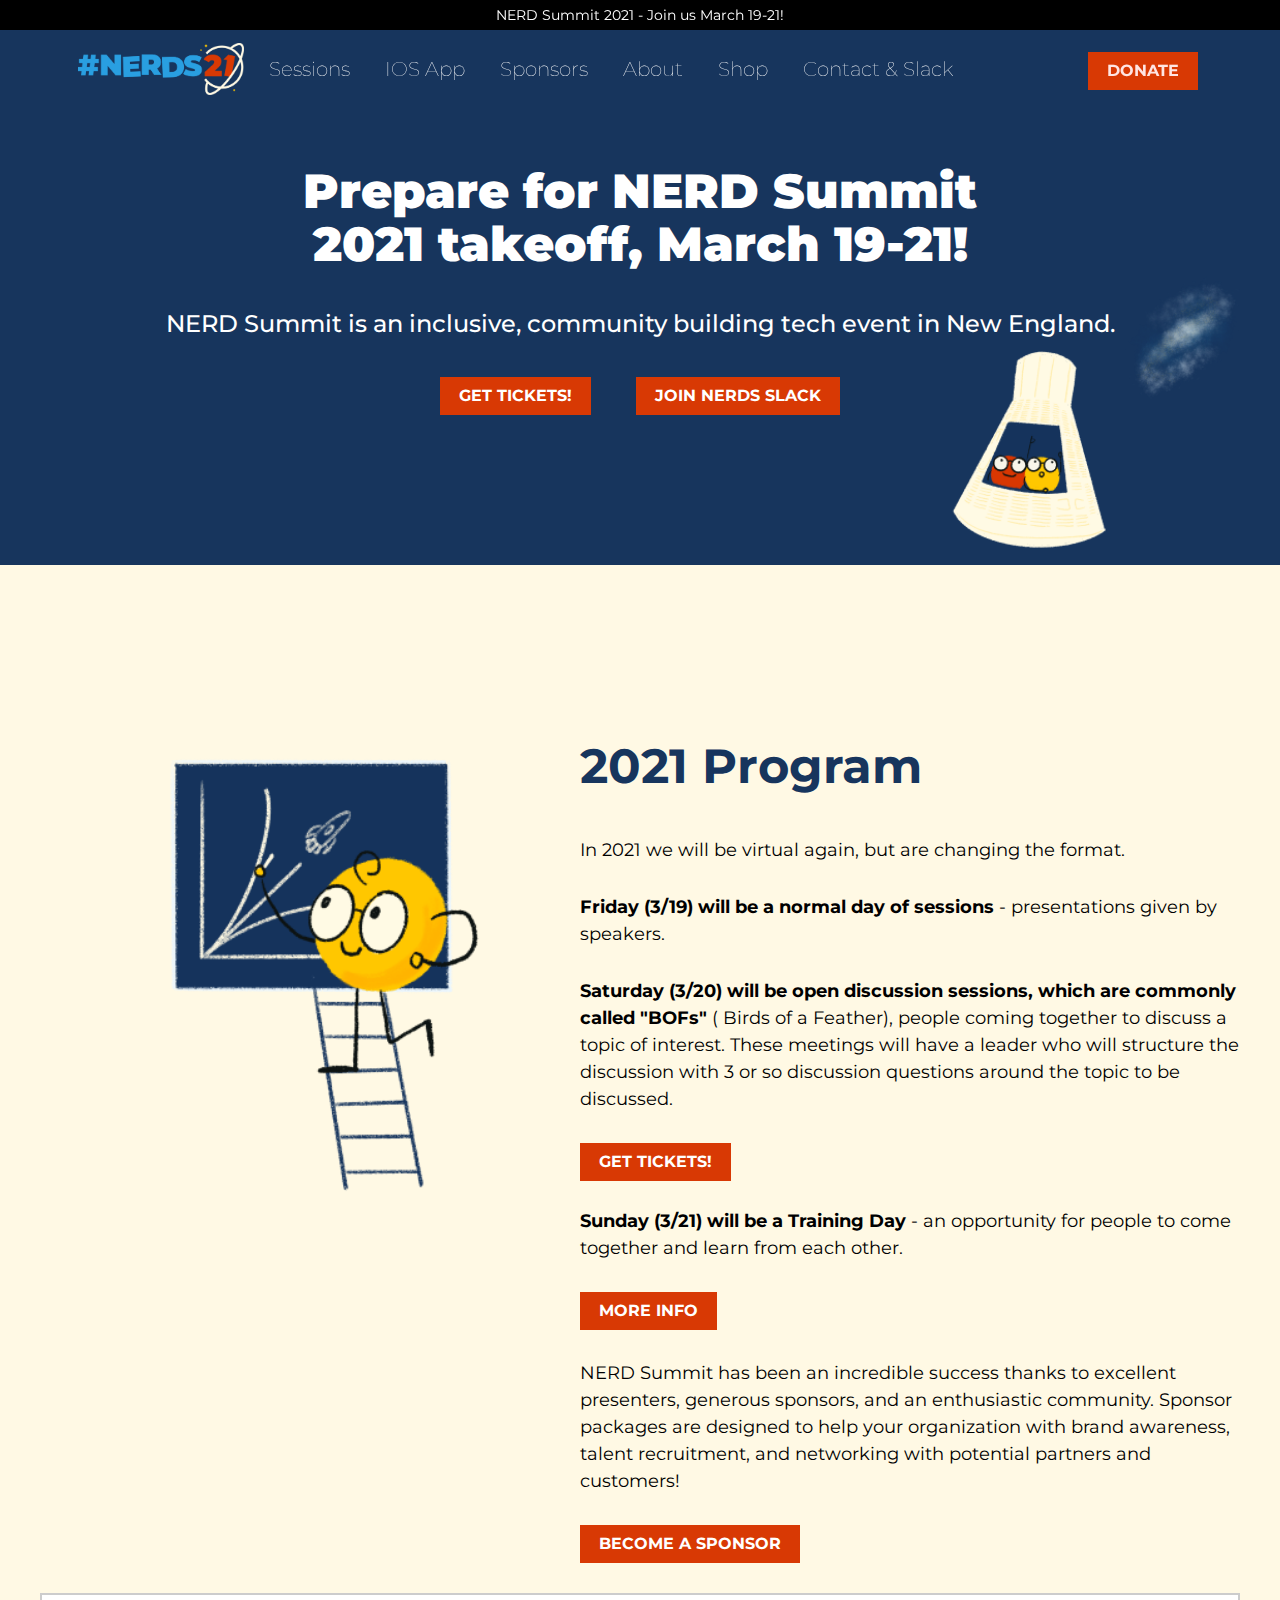
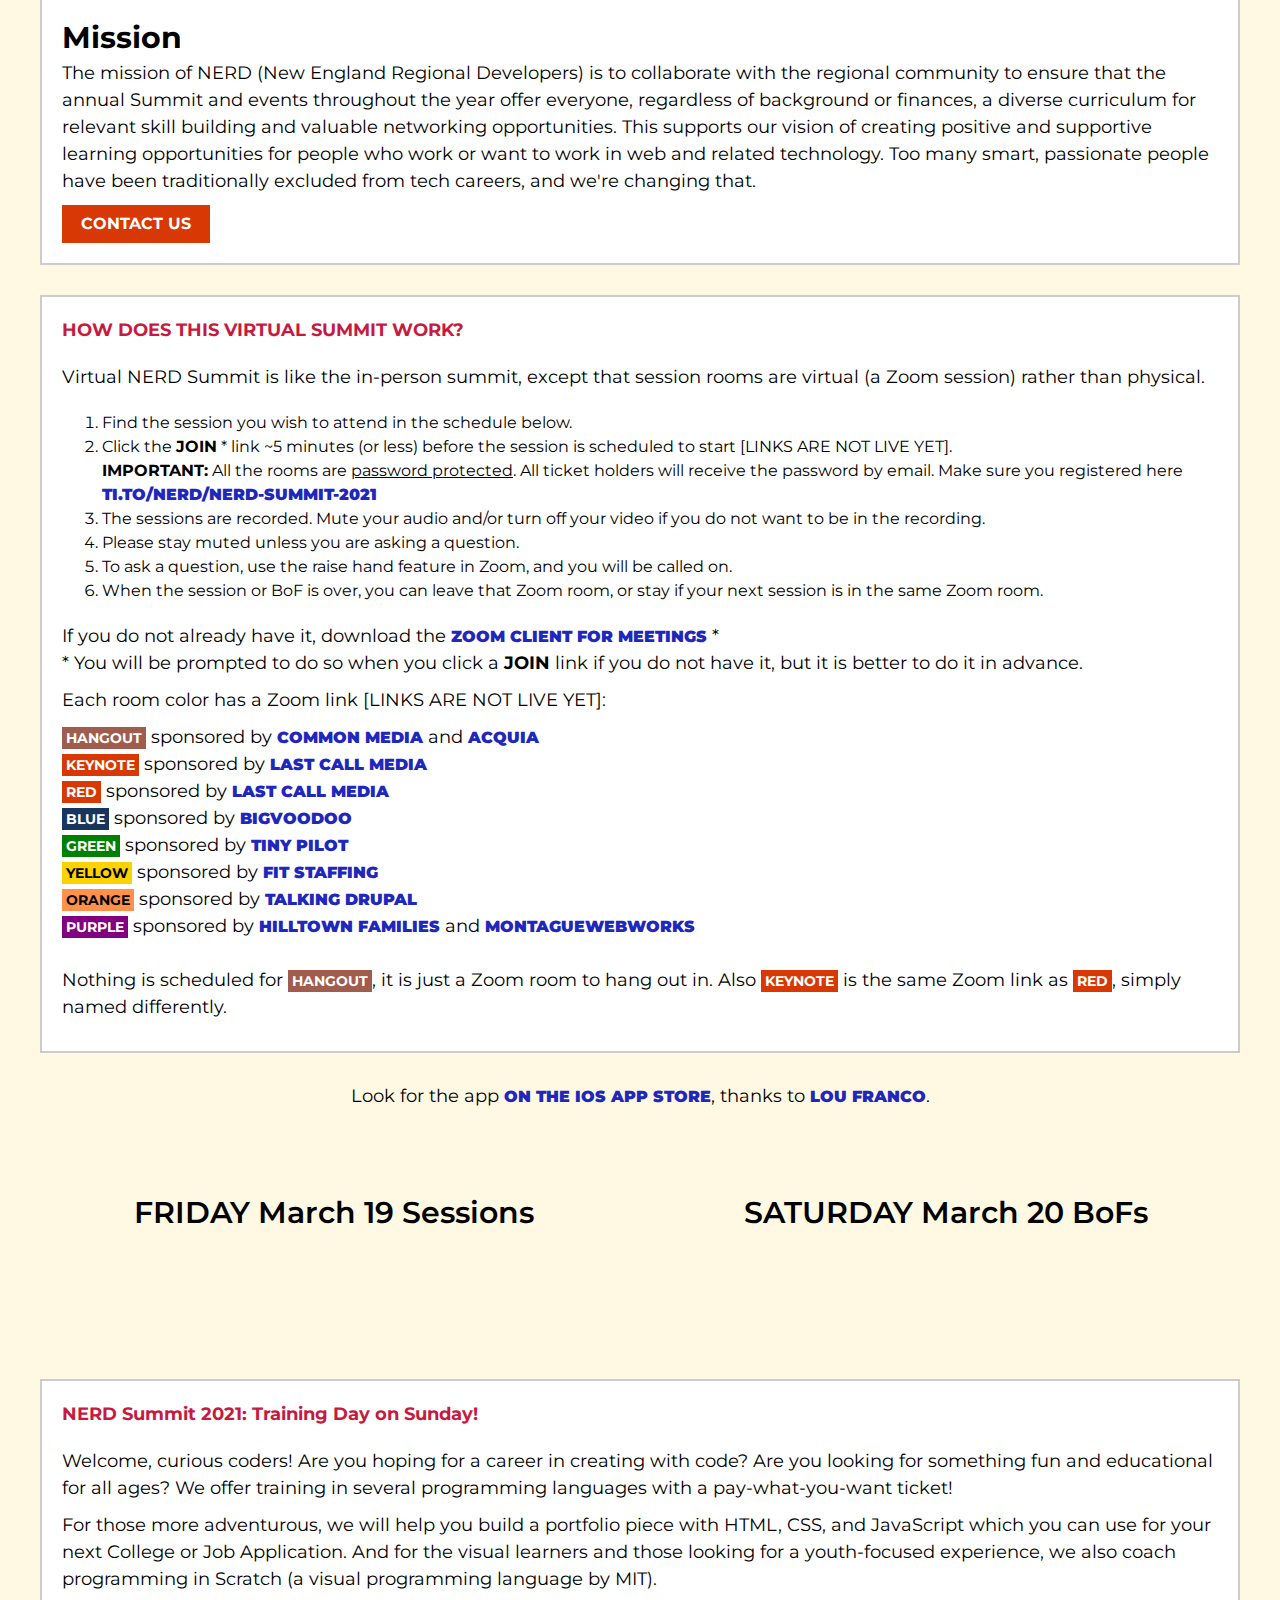
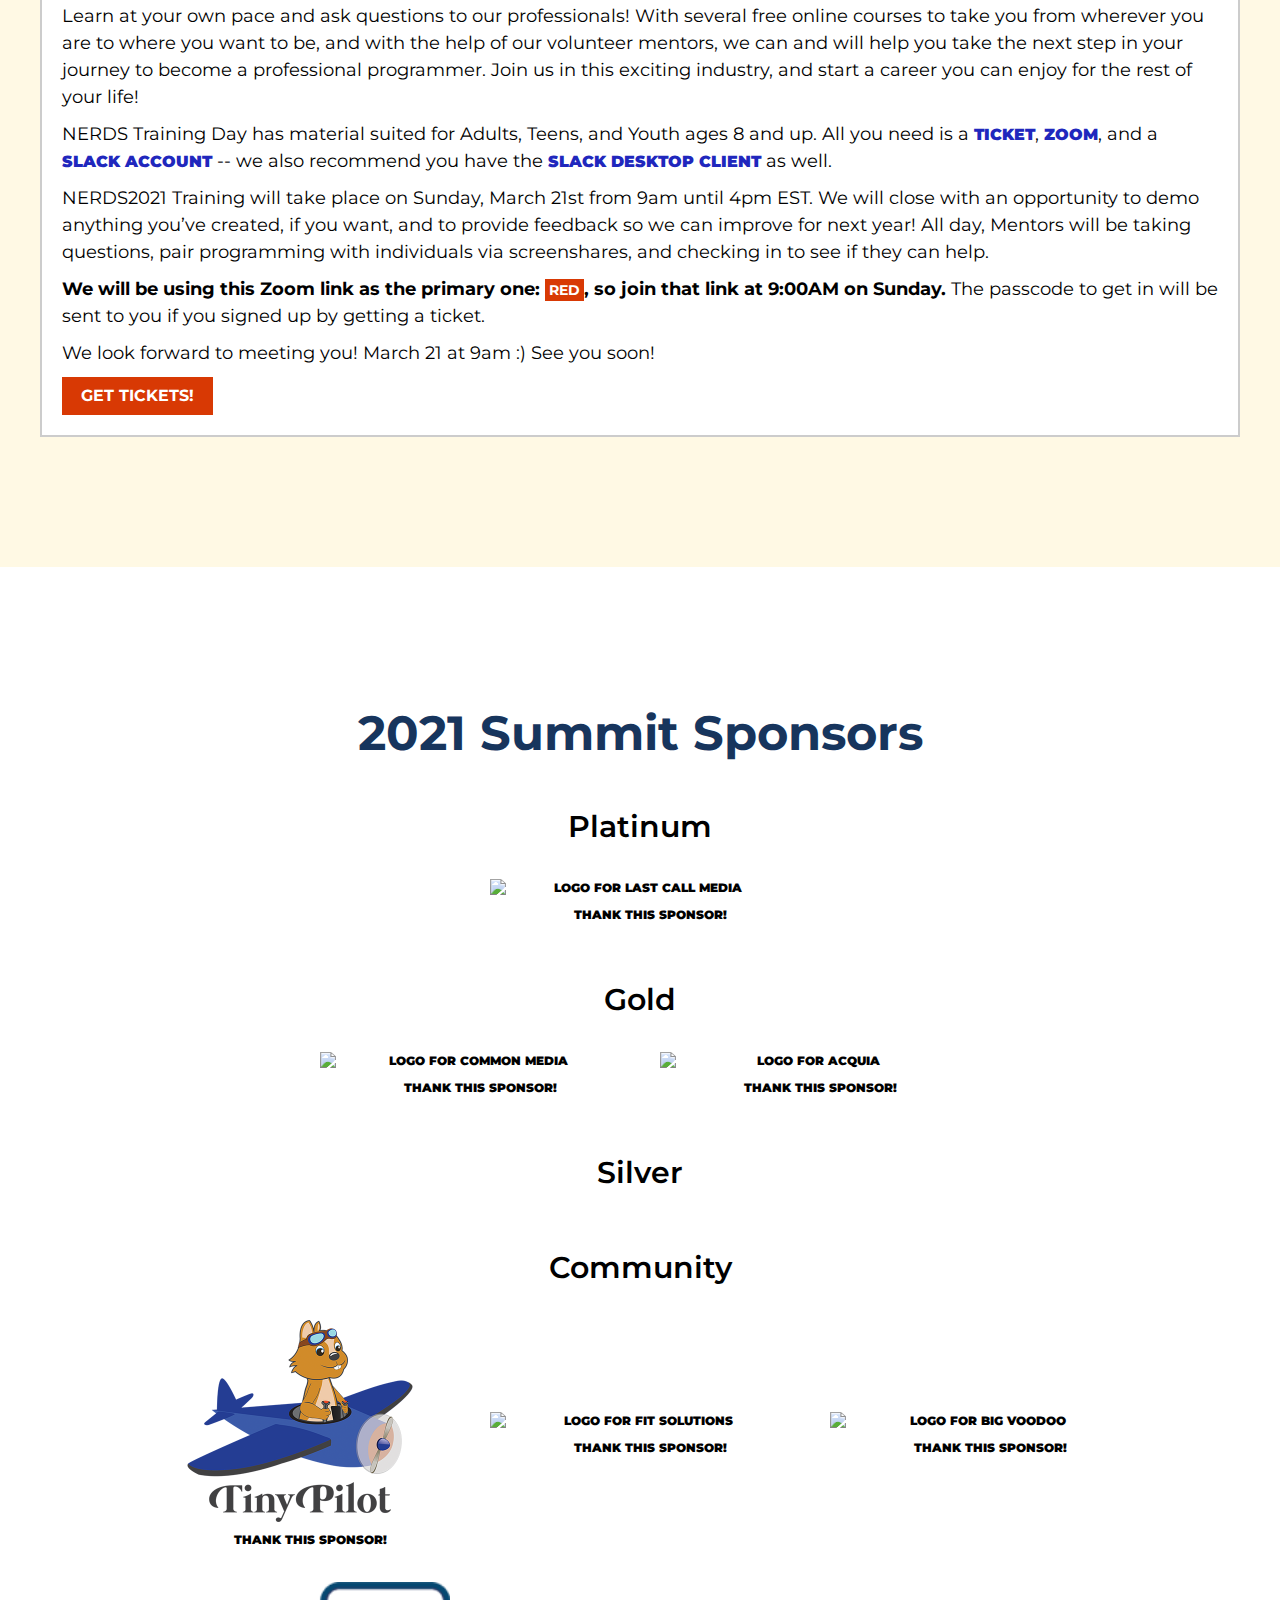
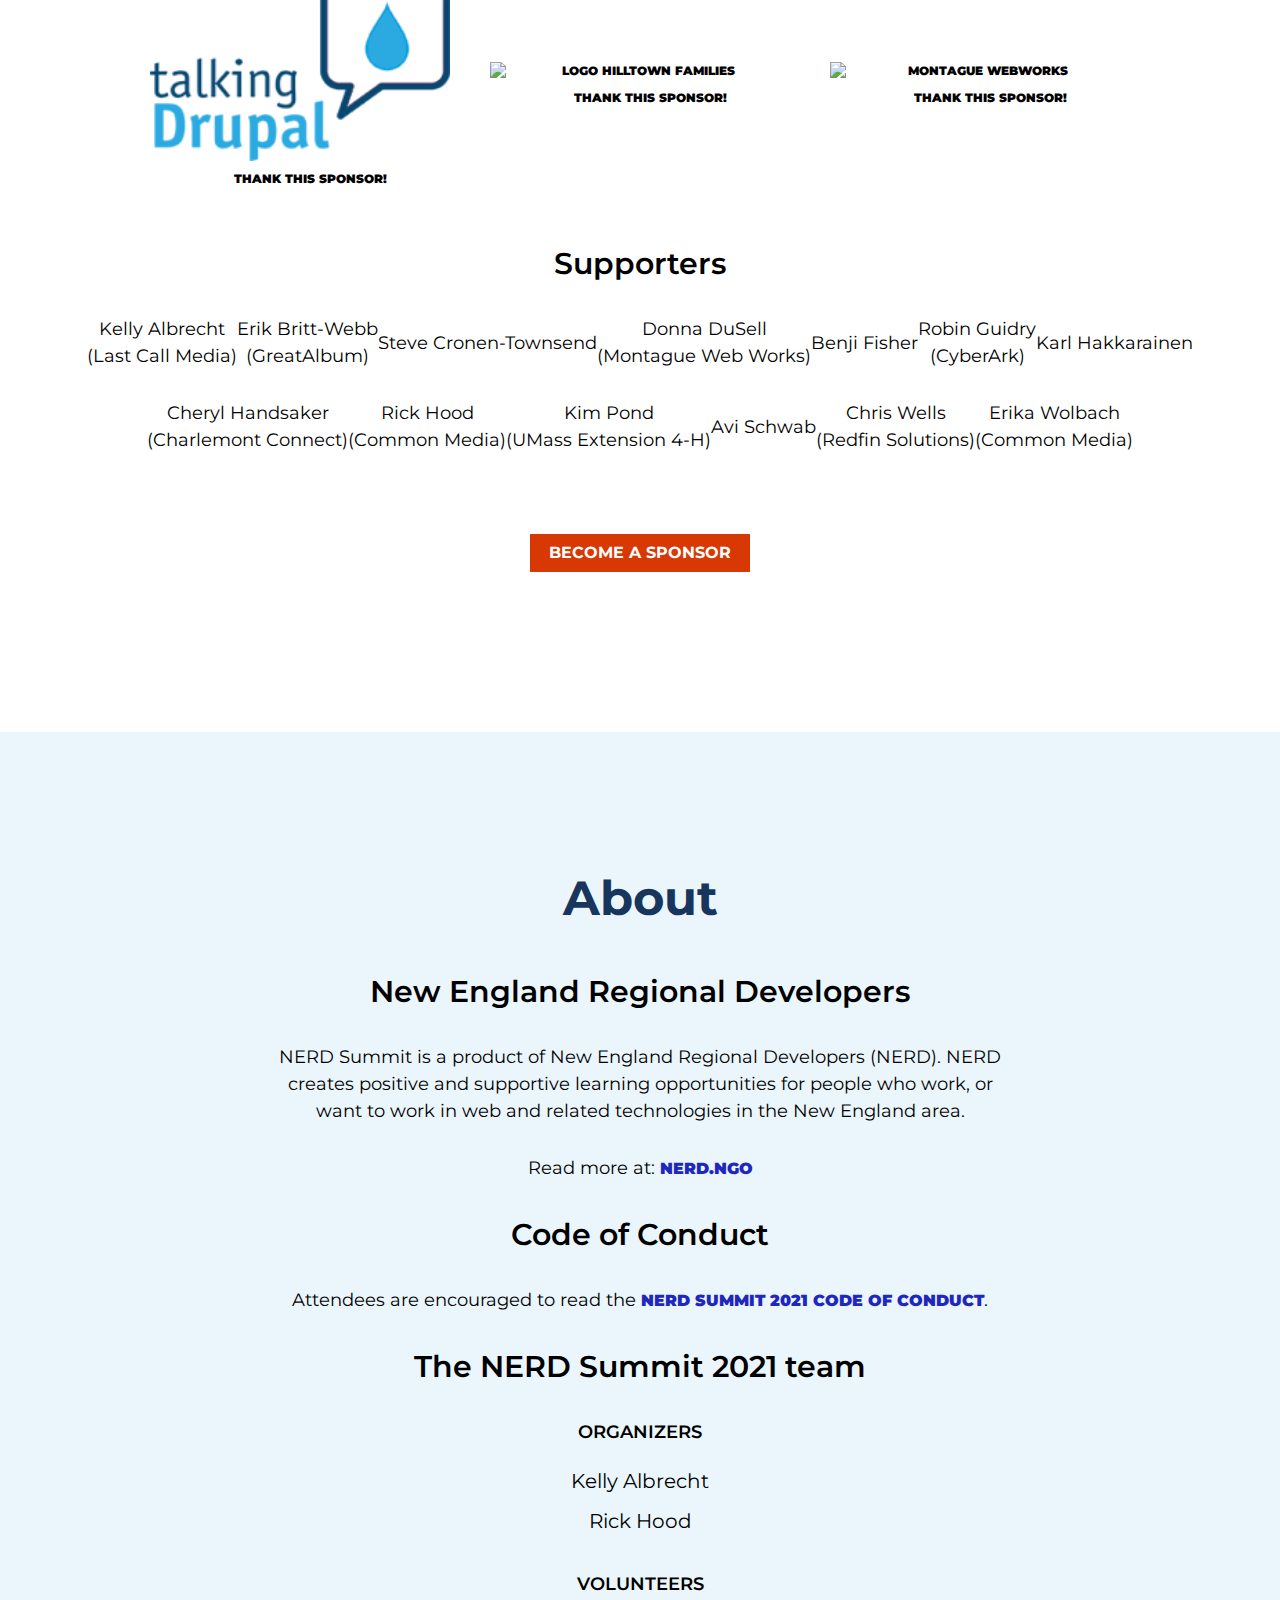
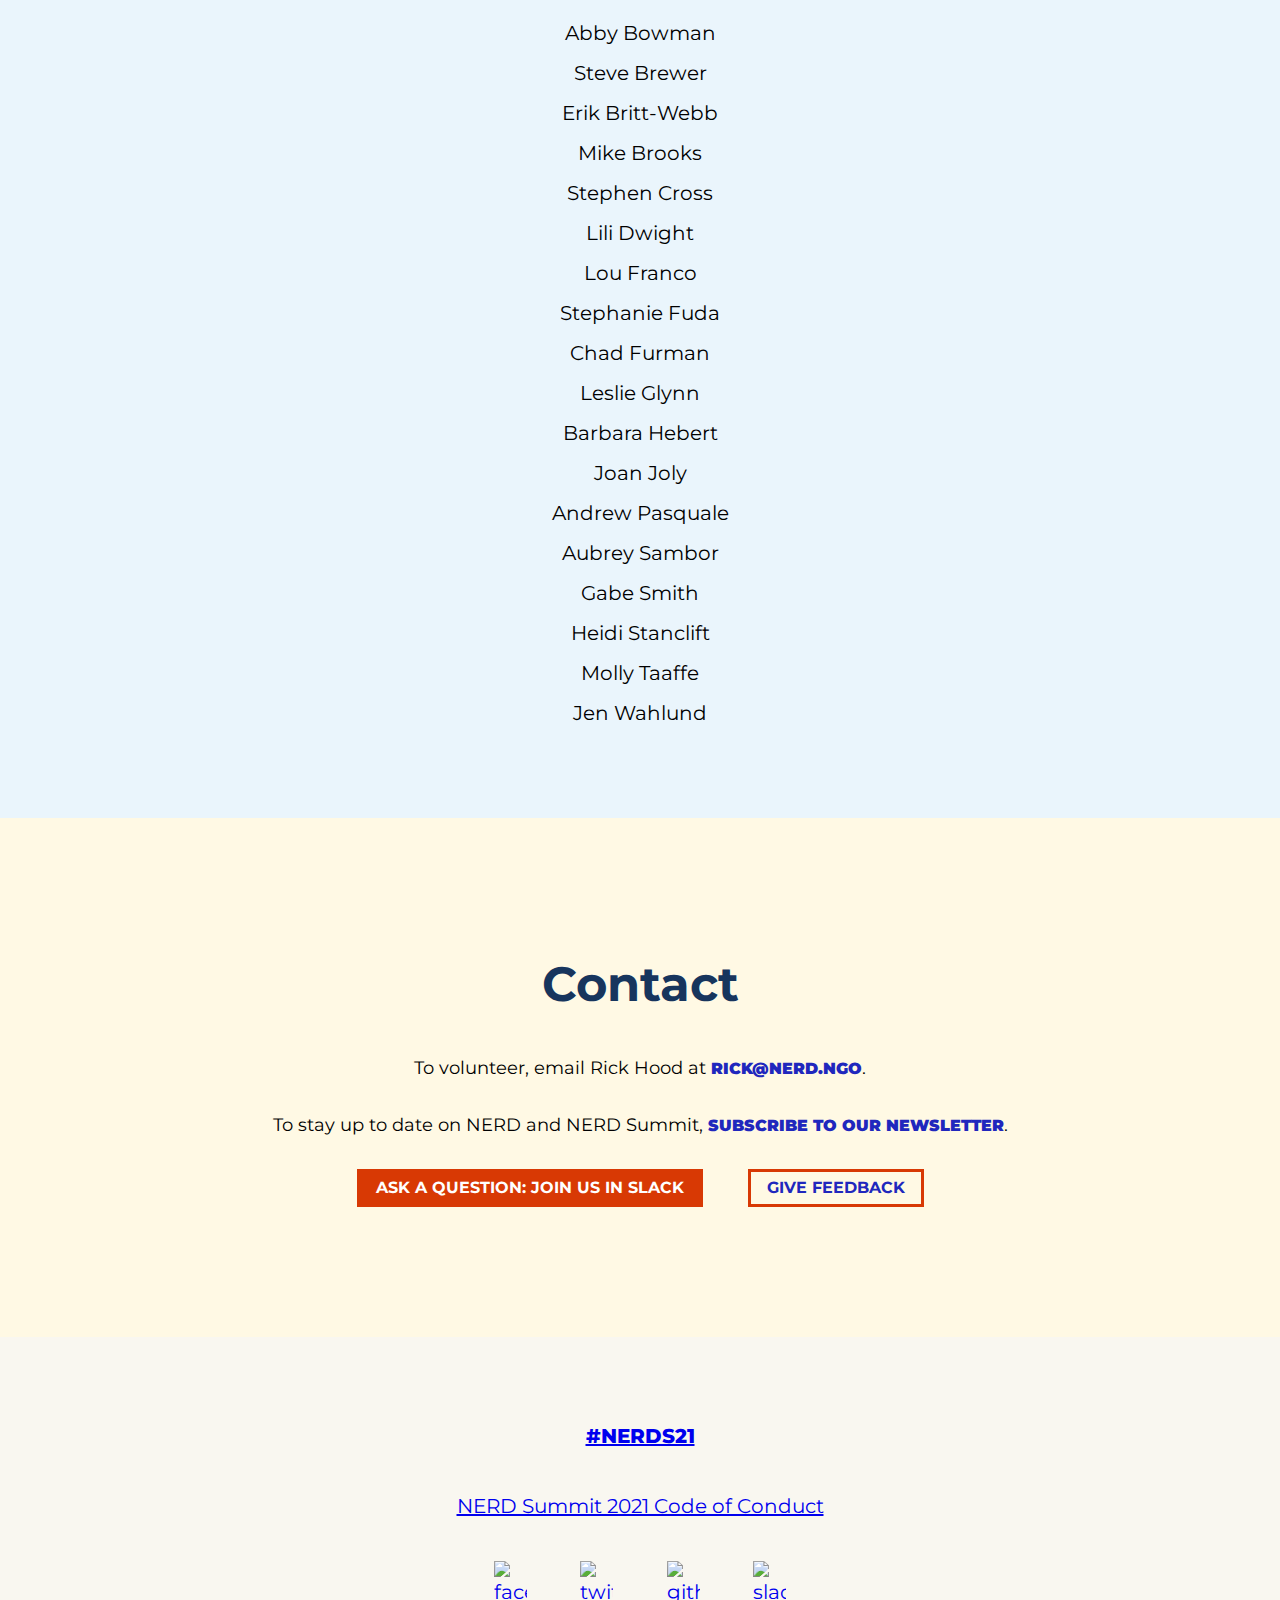
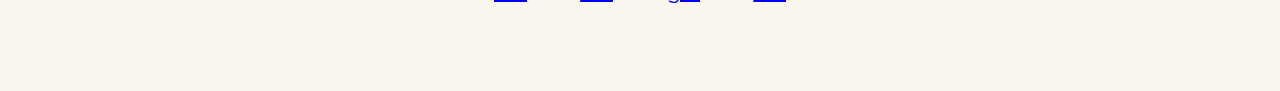
==== index.html @ 139af352 "added join nerds slack button" ====
<!doctype html>
<html class="no-js" lang="en" dir="ltr">

  <head>
    <meta charset="utf-8">
    <meta http-equiv="x-ua-compatible" content="ie=edge">
    <meta name="viewport" content="width=device-width, initial-scale=1.0">
    <title>NERD Summit 2021</title>
    <link rel="shortcut icon" href="images/NERDS21_Logo_favicon.png" type="image/png" />
    <link rel="stylesheet" href="fonts/stylesheet.css">
    <link rel="stylesheet" href="css-new/styles.css?v=2">
    <script src="https://cdnjs.cloudflare.com/ajax/libs/anchor-js/3.2.2/anchor.js"></script>
    <script src="https://cdnjs.cloudflare.com/ajax/libs/dompurify/2.0.3/purify.min.js"></script>
  </head>

  <body>

  <div id="skip">
    <a href="#maincontent">Skip to main content</a>
  </div>
  
    <header class="header" role="banner">

      <div class="header__inner header--fixed" id="header1">

        <div id="notice">
          <p>NERD Summit 2021 - Join us March 19-21!</p>
        </div>

        <nav class="nav" role="navigation">
          <h1 class="logo"><a href="/"><img alt="NERDS 21 logo" src="/images/NERDS21_Logo_Website.png"></a></h1>
          <ul class="nav__list">
            <li class="nav__item"><a href="#sessions">Sessions</a></li>
            <!-- <li class="nav__item"><a href="#location">Location</a></li> -->
            <li class="nav__item"><a href="#app">IOS App</a></li>
            <li class="nav__item"><a href="#sponsors">Sponsors</a></li>
            <li class="nav__item"><a href="#about">About</a></li>
            <li class="nav__item"><a href="https://shop.nerd.ngo/" target="blank">Shop</a></li>
            <li class="nav__item"><a href="#contact">Contact & Slack</a></li>
            <li class="nav__item billboard__button-item"><a class="billboard__button billboard__button--primary" href="https://www.mightycause.com/organization/Nerd" target="blank">Donate</a></li>
          </ul>
        </nav>
      </div>
    </header>

    <a class="billboard__anchor-link" name="summit"></a>

    <main id="mainconten" role="main">

    <section class="billboard billboard--summit">
      <div class="billboard__inner">
        <div class="billboard__narrow">
          <h2 class="billboard__header">Prepare for NERD Summit 2021 takeoff, March 19-21!</h2>
        </div>
        <span class="billboard__callout">NERD Summit is an inclusive, community building tech event in New England.</span>
              
        <ul class="billboard__button-container">
          <li class="billboard__button-item">
            <a class="billboard__button billboard__button--primary" href="https://ti.to/nerd/nerd-summit-2021" target="blank">Get tickets!</a>
          </li>  
          
          <!-- <li class="billboard__button-item">
            <a class="billboard__button billboard__button--outline" href="https://www.youtube.com/nerdsummit" target="blank">View past session videos</a>
          </li>
          -->
          
          <li class="billboard__button-item">
              <a class="billboard__button billboard__button--primary" href="https://join.slack.com/t/nerdsummit/shared_invite/enQtNDcyODQ2ODg0NTAyLTllYjIzY2U0ZWE4YjJmYWM0MjVkNTYxMmZmMzUxZGFiYTM3YWE4MzA0ZDZmZTkzZGRiMDVkNTc5OGE5MWQ2YjY" target="blank">Join Nerds Slack</a>
          </li>
         
         <!--    <li class="billboard__button-item">
            <a class="billboard__button billboard__button--secondary" href="https://wiki.nerd.ngo/display/SPONSOR" target="blank">Become a sponsor</a>
          </li>
          -->
        </ul>
          <img src="images/NERDys_2021_3.png" class="nerdy__hero" alt="" />
      </div>
    </section>
    
    <section class="billboard billboard--sessions">
      <div class="billboard__inner">
        <div class="billboard__columns--45-55">
          <div>
            <img src="images/NERDys_2021_5_1.png" class="nerdy__sessions" alt="" />
          </div>
          <div>    
          <h2 class="billboard__header--blue">2021 Program</h2>     

          <p>In 2021 we will be virtual again, but are changing the format.</p>  
          <p><strong>Friday (3/19) will be a normal day of sessions</strong> - presentations given by speakers.</p>  
          <p><strong>Saturday (3/20) will be open discussion sessions, which are commonly called "BOFs"</strong> ( Birds of a Feather),  people coming together to discuss a topic of interest. 
          These meetings will have a leader who will structure the discussion with 3 or so discussion questions around the topic to be discussed. </p>
          <a class="billboard__button billboard__button--primary" href="https://ti.to/nerd/nerd-summit-2021" target="blank">Get tickets!</a>
          
          <p><br><strong>Sunday (3/21) will be a Training Day</strong> - an opportunity for people to come together and learn from each other.<p>  
          <a class="billboard__button billboard__button--primary" href="/#training"target="blank">More Info</a>

          <p> NERD Summit has been an incredible success thanks to excellent presenters, generous sponsors, and an enthusiastic community. 
          Sponsor packages are designed to help your organization with brand awareness, talent recruitment, and networking with potential partners and customers! </p>            
          
          <a class="billboard__button billboard__button--primary" href="https://nerdsummit.atlassian.net/wiki/spaces/SPONSOR/overview" target="blank">Become a sponsor</a>


     
               <!-- HIDE THIS FOR NOW          
              <ul class="billboard__button-container">
                <li class="billboard__button-item">
              END HIDE -->
              <!-- <a class="billboard__button billboard__button--primary" href="https://ti.to/nerd/nerd-summit-2020" target="blank">GET TICKETS</a><br>  -->   
               <!-- HIDE THIS FOR NOW 
                  <p>We've added a Hackathon on Sunday!</p>                
                  <a class="billboard__button billboard__button--primary" href="#hackathon" target="blank">NERDS2020 Hackathon</a><br>
                  <a class="billboard__button billboard__button--secondary" href="https://www.youtube.com/nerdsummit" target="blank">View session videos</a>
                </li>
              </ul>
              <p></p>
            END HIDE -->

            </div>
          </div>
  
          <div class="virtual"> 
          <h2>Mission </h2>
          <p>The mission of NERD (New England Regional Developers) is to collaborate with the regional community to ensure that the annual Summit and events throughout the year offer everyone, regardless of background or finances, a diverse curriculum for relevant skill building and valuable networking opportunities. This supports our vision of creating positive and supportive learning opportunities for people who work or want to work in web and related technology. Too many smart, passionate people have been traditionally excluded from tech careers, and we're changing that.</p>
          
          <!--
          <h2>You can help!</h2>
          <p>For 2021, NERD Summit is reaching out, at both organizational and individual levels, to get more people involved!</p>
          <p>More involvement will support new summit ideas as well as program implementation, which in turn supports the NERD mission of making tech more accessible to both underrepresented and young people.  This type of programming could range from tech games for kids to tech career advice and coaching, to training on a specific topic.</p>
          <p>If you know of organizations or individuals who can help add such programming to NERD Summit 2021 please get in touch.  Perhaps it is you!</p>
          -->
          
          <a class="billboard__button billboard__button--primary" href="#contact" target="blank">Contact Us</a>

          </div>
       
         <a class="billboard__anchor-link" name="sessions"></a>

         <div class="virtual">
           <h4>HOW DOES THIS VIRTUAL SUMMIT WORK?</h4>
            <p>Virtual NERD Summit is like the in-person summit, 
            except that session rooms are virtual (a Zoom session) rather than physical. 
            </p>
            <!--<p><strong>UPDATE:</strong> All the JOIN links have been replaced by VIEW VIDEO links
            for all sesssions which were recorded. 
            </p>-->
            <ol>
              <li>Find the session you wish to attend in the schedule below.</li>
              <li>Click the <strong>JOIN</strong> * link ~5 minutes (or less) before the session is scheduled to start [LINKS ARE NOT LIVE YET]. <br>
              <strong>IMPORTANT:</strong> All the rooms are <u>password protected</u>. All ticket holders will receive the password by email. Make sure you registered here <a href="https://ti.to/nerd/nerd-summit-2021">ti.to/nerd/nerd-summit-2021</a>
              </li>
              <li>The sessions are recorded. Mute your audio and/or turn off your video if you do not want to be in the recording.</li>            
              <li>Please stay muted unless you are asking a question.</li>
              <li>To ask a question, use the raise hand feature in Zoom, and you will be called on.</li>
              <li>When the session or BoF is over, you can leave that Zoom room, or stay if your next session is in the same Zoom room.</li>
            </ol>
    
            <a class="billboard__anchor-link" name="app"></a>

            <p>If you do not already have it, download the <a href="https://zoom.us/download#client_4meeting">Zoom Client for Meetings</a> * <br>
            * You will be prompted to do so when you click a <strong>JOIN</strong> link if you do not have it, but it is better to do it in advance.
            </p>
           
            <p>Each room color has a Zoom link [LINKS ARE NOT LIVE YET]: </p>
            <p>
            <a href="/" target="_blank"><span class="coffee">HANGOUT</span></a> sponsored by <a href="https://commonmedia.com/" target="blank">Common Media</a> and <a href="https://www.acquia.com/" target="blank">Acquia</a> <br>  
            <a href="/" target="_blank"><span class="red">KEYNOTE</span></a> sponsored by <a href="https://lastcallmedia.com/" target="blank">Last Call Media</a> <br>
            <a href="/" target="_blank"><span class="red">RED</span></a> sponsored by <a href="https://lastcallmedia.com/" target="blank">Last Call Media</a><br>
            <a href="/" target="_blank"><span class="blue">BLUE</span></a> sponsored by <a href="https://www.bigvoodoo.com/" target="blank">BigVooDoo</a><br>
            <a href="/" target="_blank"><span class="green">GREEN</span></a> sponsored by <a href="https://tinypilotkvm.com/" target="blank">Tiny Pilot</a><br>
            <a href="/" target="_blank"><span class="yellow">YELLOW</span></a> sponsored by <a href="https://www.fitstaffingsolutions.com/" target="blank">FIT Staffing</a><br>
            <a href="/" target="_blank"><span class="orange">ORANGE</span></a> sponsored by <a href="https://talkingdrupal.com/" target="blank"> Talking Drupal</a><br>
            <a href="/" target="_blank"><span class="purple">PURPLE</span></a> sponsored by <a href="https://hilltownfamilies.org/" target="blank">Hilltown Families</a> and <a href="https://montaguewebworks.com/" target="blank">MontagueWebWorks</a><br>
            <br>Nothing is scheduled for  <a href="/" target="_blank"><span class="coffee">HANGOUT</span></a>, it is just a Zoom room to hang out in.  Also <a href="/" target="_blank"><span class="red">KEYNOTE</span></a> is the same Zoom link as <a href="/" target="_blank"><span class="red">RED</span></a>, simply named differently. 
            </p>
          </div> 

          <div>
            <p></p>
            <p> Look for the app <a href="https://itunes.apple.com/us/app/nerd-summit/id1210377935?mt=8">on the iOS App Store</a>, thanks to <a href="http://loufranco.com/">Lou Franco</a>.</p> 
          </div>

          <!--BEGIN SESSIONS-->

          <div class="timeslots">
    
            <div class="timeslot day-1">
              <h3 class="billboard__subheader" class="day">FRIDAY March 19 Sessions</h3>
                <!-- <a class="billboard__button billboard__button--primary" href="https://www.youtube.com/nerdsummit" target="blank">Click the VIEW VIDEO links in each session below, or click this to see all NERD Summit videos.</a> -->
                 <!-- <h4 class="billboard__button billboard__button--primary">SCHEDULE IS TENTATIVE -- FINAL BY MARCH 15</h4> -->

              <div class="inner">
                <div id="Day-1"></div>
              </div>
            </div>
            <div class="timeslots-spacer"></div>
     
            <div class="timeslot day-2">
              <h3 class="billboard__subheader" class="day">SATURDAY March 20 BoFs</h3>
               <!--  <a class="billboard__button billboard__button--primary" href="https://www.youtube.com/nerdsummit" target="blank">Click the VIEW VIDEO links in each session below, or click this to see all NERD Summit videos.</a> -->
               <!--  <h4 class="billboard__button billboard__button--primary">SCHEDULE IS TENTATIVE -- FINAL BY MARCH 15</h4> -->

              <div class="inner">
                <div id="Day-2"></div>
              </div>
            </div>
        
          </div>   <!-- end timeslots -->

          <!--END SESSIONS-->
          
          <a class="billboard__anchor-link" name="training"></a>
          <p><br><br></p>
          <div id="hackathon">
            <h4>NERD Summit 2021: Training Day on Sunday!</h4>
            <p>Welcome, curious coders!  Are you hoping for a career in creating with code?  Are you looking for something fun and educational for all ages?  We offer training in several programming languages with a pay-what-you-want ticket!</p>
            <p> For those more adventurous, we will help you build a portfolio piece with HTML, CSS, and JavaScript which you can use for your next College or Job Application.  And for the visual learners and those looking for a youth-focused experience, we also coach programming in Scratch (a visual programming language by MIT).</p>
            <p>Learn at your own pace and ask questions to our professionals!  With several free online courses to take you from wherever you are to where you want to be, and with the help of our volunteer mentors, we can and will help you take the next step in your journey to become a professional programmer.  Join us in this exciting industry, and start a career you can enjoy for the rest of your life!</p>
            <p>NERDS Training Day has material suited for Adults, Teens, and Youth ages 8 and up.  All you need is a <a href="https://ti.to/nerd/nerd-summit-2021" target="blank">ticket</a>, <a href="https://zoom.us/">Zoom</a>, and a <a href="https://join.slack.com/t/nerdsummit/shared_invite/enQtNDcyODQ2ODg0NTAyLTllYjIzY2U0ZWE4YjJmYWM0MjVkNTYxMmZmMzUxZGFiYTM3YWE4MzA0ZDZmZTkzZGRiMDVkNTc5OGE5MWQ2YjY">slack account</a> -- we also recommend you have the <a href="https://slack.com/downloads">slack desktop client</a> as well.</p>
            <p>NERDS2021 Training will take place on Sunday, March 21st from 9am until 4pm EST.  We will close with an opportunity to demo anything you’ve created, if you want, and to provide feedback so we can improve for next year!  All day, Mentors will be taking questions, pair programming with individuals via screenshares, and checking in to see if they can help.</p>
            <p><strong>We will be using this Zoom link as the primary one: <a href="/" target="_blank"><span class="red">RED</span></a>, so join that link at 9:00AM on Sunday.</a> </strong>  The passcode to get in will be sent to you if you signed up by getting a ticket.</p>
            <p>We look forward to meeting you!  March 21 at 9am :) See you soon!</p>
            <a class="billboard__button billboard__button--primary" href="https://ti.to/nerd/nerd-summit-2021" target="blank">Get tickets!</a>
          </div>
         
      </div>  <!-- end billboard__inner -->
      <a class="billboard__anchor-link" name="location"></a>
    </section>

  <!-- START LOCATION SECTION --> 


    <!-- HIDE THE LOCATION SECTION FOR NOW, WE MAY NOT NEED IT 
    <section class="billboard billboard--location">

      <div class="billboard__inner">
        <div class="billboard__narrow">
        <h2 class="billboard__header">Location</h2>
        <p>NERDS Summit is normally held in the <a href="https://www.cns.umass.edu/research/buildings-and-facilities/integrated-sciences-building" target="blank">Integrated Sciences Building</a> <br>at UMass Amherst in Amherst, Massachusetts.</p>
        <p> At this time we do not know if NERD Summit 2021 will be physical or virtual, but we'll keep you posted!</p>

      
        <p><strong>NERD Summit 2020 is now virtual (see above). There will be no ativities taking place in the ISB building at UMass.</strong> </p>
     

        <p>Drive times: Logan (BOS) Airport: 2 hours, Bradley (BDL) Airport: 1 hour, <br>New Haven: 1.5 hour, NYC: 3.5 hours. </p>

        <p> Hotel UMass has reserved a block of rooms (Group Code: NED20C) with discounted room and parking rates.
        <strong>Contact the hotel by February 21, 2020</strong> to secure reservation using the above code. <br>
        877-822-2110 <br>
        <a href="https://hotelumass.com/" target="blank">www.hotelumass.com</a>
        </p>
        <img src="images/campus-map.jpg?version=2020-02-06" alt="UMass campus map" />
        <p><a href="/images/campus-map-large.jpg">Download full size map</a></p>  
        <p>The most convenient parking is the <a href="https://goo.gl/maps/99enxmQRPeE2" target="blank">Campus Center Parking Garage</a> <br>at a cost of $1.75/hr. <a href="https://www.umass.edu/transportation/where-park" target="blank">More parking options are available</a>.</p>

        <p> Google links: 
          <a href="https://www.google.com/maps/place/UMass+Parking+Services/@42.3913931,-72.5301145,21z/data=!4m5!3m4!1s0x89e6d270c7138c37:0x2ee98190aaf2d666!8m2!3d42.3925686!4d-72.5352348" target="blank">GARAGE</a> ($ Fri-Sun)  <br>
          <a href="https://www.google.com/maps/place/Lot+43,+Amherst,+MA+01003/data=!4m2!3m1!1s0x89e6d279851b236d:0x60b436f9b6c17e28?sa=X&ved=2ahUKEwiO3N3Y4ZXnAhWpdt8KHZf5A4MQ8gEwAHoECCIQAQ" target="blank">LOT 43</a> (free Sat,Sun)  
          <a href="https://www.google.com/maps/place/UMass+Parking+Services/@42.3920238,-72.5235833,18z/data=!4m5!3m4!1s0x89e6d270c7138c37:0x2ee98190aaf2d666!8m2!3d42.3925686!4d-72.5352348" target="blank">LOT 63</a> (free Sat,Sun) 
        </p>

        <p>There are <a href="https://www.google.com/maps/search/hotels+near+01002/@42.3606308,-72.5336356,12z/data=!3m1!4b1" target="blank">many hotels in the area</a> close by to UMass<br> including <a href="https://hotelumass.com/" target="blank">Hotel UMass</a> (see more above the map), very near the ISB building.</p>

        </div>
      </div>
      -->
      <a class="billboard__anchor-link" name="sponsors"></a>
    
    <!-- 
    </section> 
    -->

   <!-- END LOCATION SECTION -->

   <!-- START SPONSOR SECTION -->

    <section class="billboard billboard--sponsors">
      <div class="billboard__inner">
        <h2 class="billboard__header--blue">2021 Summit Sponsors</h2>
        
        <h3 class="billboard__subheader--sponsor">Platinum</h3>
        <div class="billboard__wrapper--sponsor">
          <div class="sponsor">
          <a href="https://lastcallmedia.com/" target="blank"><img src="images/lcm-platinum.png" alt="Logo for Last Call Media"></a>
          <a href="https://twitter.com/share?url=https%3A//nerdsummit.org&amp;text=Thank%20you%20%40LastCallMedia%20for%20sponsoring%20NERD%20Summit%21%20&amp;hashtags=NERDS21" target="_blank" class="sponsor-thank">Thank this Sponsor!</a>
          </div>
        </div>

        <h3 class="billboard__subheader--sponsor">Gold</h3>
        <div class="billboard__wrapper--sponsor">
          <div class="sponsor">
          <a href="http://www.commonmedia.com/" target="blank"><img src="images/common_media_20.png" alt="Logo for Common Media" width=450 height="auto"></a>
          <a href="https://twitter.com/share?url=https%3A//nerdsummit.org&amp;text=Thank%20you%20%40commonmedia%20for%20sponsoring%20NERD%20Summit%21%20&amp;hashtags=NERDS21" target="_blank" class="sponsor-thank">Thank this Sponsor!</a>
          </div>
          <div class="sponsor">
          <a href="https://www.acquia.com/" target="blank"><img src="images/acquia_2021.png" alt="Logo for Acquia"></a>
          <a href="https://twitter.com/share?url=https%3A//nerdsummit.org&amp;text=Thank%20you%20%40acquia%20for%20sponsoring%20NERD%20Summit%21%20&amp;hashtags=NERDS21" target="_blank" class="sponsor-thank">Thank this Sponsor!</a>
          </div>
        </div>
        
        <h3 class="billboard__subheader--sponsor">Silver</h3>
        <div class="billboard__wrapper--sponsor">
          <div class="sponsor">
          <!-- sponsor goes here -->
          </div>
        </div>
        
        <h3 class="billboard__subheader--sponsor">Community</h3>
        <div class="billboard__wrapper--sponsor">
          <div class="sponsor">
          <a href="https://tinypilotkvm.com/" target="blank"><img src="images/tiny_pilot.png" alt="Logo for TinyPilot" width=350 height="auto"></a>
          <a href="https://twitter.com/share?url=https%3A//nerdsummit.org&amp;text=Thank%20you%20%40tinypilotkvm%20for%20sponsoring%20NERD%20Summit%21%20&amp;hashtags=NERDS21" target="_blank" class="sponsor-thank">Thank this Sponsor!</a>
          </div>           
          <div class="sponsor">
          <a href="http://www.fitstaffingsolutions.com" target="blank"><img src="images/fit-logo-2019.jpg" alt="Logo for FIT Solutions"></a>
          <a href="https://twitter.com/share?url=https%3A//nerdsummit.org&amp;text=Thank%20you%20%40FIT_IT_Jobs%20for%20sponsoring%20NERD%20Summit%21%20&amp;hashtags=NERDS21" target="_blank" class="sponsor-thank">Thank this Sponsor!</a>
          </div>
          <div class="sponsor">
          <a href="https://www.bigvoodoo.com/" target="blank"><img src="images/bigvoodoologo.jpg" alt="Logo for Big Voodoo"></a> 
          <a href="https://twitter.com/share?url=https%3A//nerdsummit.org&amp;text=Thank%20you%20%40BigVoodoo%20for%20sponsoring%20NERD%20Summit%21%20&amp;hashtags=NERDS21" target="_blank" class="sponsor-thank">Thank this Sponsor!</a>
          </div>
          <div class="sponsor">
          <a href="https://talkingdrupal.com/" target="blank"><img src="images/talking_drupal_logo.png" alt="Logo Talking Drupal"></a>
          <a href="https://twitter.com/share?url=https%3A//nerdsummit.org&amp;text=Thank%20you%20%40TalkingDrupal%20for%20sponsoring%20NERD%20Summit%21%20&amp;hashtags=NERDS21" target="_blank" class="sponsor-thank">Thank this Sponsor!</a>
          </div>
          <div class="sponsor">
          <a href="https://hilltownfamilies.org/" target="blank"><img src="images/HTF_square_logo.jpg" alt="Logo Hilltown Families"></a>
          <a href="https://twitter.com/share?url=https%3A//nerdsummit.org&amp;text=Thank%20you%20%40HilltwnFamilies%20for%20sponsoring%20NERD%20Summit%21%20&amp;hashtags=NERDS21" target="_blank" class="sponsor-thank">Thank this Sponsor!</a>
          </div>
          <div class="sponsor">
          <a href="https://montaguewebworks.com/" target="blank"><img src="images/MWW-RocketFusion.jpg" alt="Montague WebWorks"></a>
          <a href="https://twitter.com/share?url=https%3A//nerdsummit.org&amp;text=Thank%20you%20https://montaguewebworks.com/%20for%20sponsoring%20NERD%20Summit%21%20&amp;hashtags=NERDS21" target="_blank" class="sponsor-thank">Thank this Sponsor!</a>
          </div>    
        </div>

        <h3 class="billboard__subheader--sponsor">Supporters</h3>
        <br>
        <div class="billboard__wrapper--sponsor">
 
          <div class="supporter">
            <p>Kelly Albrecht <br> (Last Call Media)</p>
          </div>    
          <div class="supporter">
            <p>Erik Britt-Webb <br>(GreatAlbum)</p>
          </div>  
          <div class="supporter">
            <p> Steve Cronen-Townsend</p>
          </div>   
          <div class="supporter">
            <p>Donna DuSell <br> (Montague Web Works)</p>
          </div>    
          <div class="supporter">
            <p>Benji Fisher</p>
          </div>  
          <div class="supporter">
            <p>Robin Guidry<br>(CyberArk)</p>
          </div>    
          <div class="supporter">
            <p>Karl Hakkarainen</p>
          </div>  
          <div class="supporter">
            <p>Cheryl Handsaker<br>(Charlemont Connect)</p>
          </div>   
          <div class="supporter">
            <p>Rick Hood <br> (Common Media)</p>
          </div>    
          <div class="supporter">
            <p>Kim Pond <br>(UMass Extension 4-H)</p>
          </div>  
          <div class="supporter">
            <p>Avi Schwab</p>
          </div>  
          <div class="supporter">
            <p>Chris Wells <br> (Redfin Solutions)</p>
          </div>
          <div class="supporter">
            <p>Erika Wolbach <br> (Common Media)</p>
          </div>       
        </div>

        <ul class="billboard__button-container">
          <li class="billboard__button-item">
            <a class="billboard__button billboard__button--primary" href="https://nerdsummit.atlassian.net/wiki/spaces/SPONSOR/overview" target="blank">Become a sponsor</a>
          </li>
        </ul>

        <!-- USED AS SPACER REMOVE LATER -->
        <!--
        <div class="billboard__wrapper--sponsor">
          <div class="sponsor">
           
          </div>
        </div>
        -->
        <!-- END USED AS SPACER REMOVE LATER -->

        <!-- OLD SPONSORS 
          <div class="sponsor">
          <a href="https://www.cns.umass.edu/" target="blank"><img src="images/CNS-wordmark.jpg" alt="Logo for UMass College of Natural Sciences"></a>
          <a href="https://twitter.com/share?url=https%3A//nerdsummit.org&amp;text=Thank%20you%20%40CNS_UMass%20for%20sponsoring%20NERD%20Summit%21%20&amp;hashtags=NERDS20" target="_blank" class="sponsor-thank">Thank this Sponsor!</a>
          </div>

          <div class="sponsor">
          <a href="https://lastcallmedia.com/" target="blank"><img src="images/lcm-platinum.png" alt="Logo for Last Call Media"></a>
          <a href="https://twitter.com/share?url=https%3A//nerdsummit.org&amp;text=Thank%20you%20%40LastCallMedia%20for%20sponsoring%20NERD%20Summit%21%20&amp;hashtags=NERDS20" target="_blank" class="sponsor-thank">Thank this Sponsor!</a>
          </div>
   
          <div class="sponsor">
          <a href="http://www.commonmedia.com/" target="blank"><img src="images/common_media_20.png" alt="Logo for Common Media" width=450 height="auto"></a>
          <a href="https://twitter.com/share?url=https%3A//nerdsummit.org&amp;text=Thank%20you%20%40commonmedia%20for%20sponsoring%20NERD%20Summit%21%20&amp;hashtags=NERDS20" target="_blank" class="sponsor-thank">Thank this Sponsor!</a>
          </div>

          <div class="sponsor">
          <a href="https://www.clevertech.careers/" target="blank"><img src="images/clevertech.jpg" alt="Logo for Clevertech" width=450 height="auto"></a>
          <a href="https://twitter.com/share?url=https%3A//nerdsummit.org&amp;text=Thank%20you%20%40clevertech%20for%20sponsoring%20NERD%20Summit%21%20&amp;hashtags=NERDS20" target="_blank" class="sponsor-thank">Thank this Sponsor!</a>
          </div>

          <div class="sponsor">
          <a href="https://www.cubitcoworks.com/" target="blank"><img src="images/cubit.png" alt="Logo for Cubit Coworks"  width=350 height="auto"></a>
          <a href="https://twitter.com/share?url=https%3A//nerdsummit.org&amp;text=Thank%20you%20https://www.cubitcoworks.com/%20for%20sponsoring%20NERD%20Summit%21%20&amp;hashtags=NERDS20" target="_blank" class="sponsor-thank">Thank this Sponsor!</a>
          </div>

          <div class="sponsor">
          <a href="https://homeworksenergy.com/" target="blank"><img src="images/homeworks-energy.jpg" alt="Logo for Homeworks Energy"  width=350 height="auto"></a>
          <a href="https://twitter.com/share?url=https%3A//nerdsummit.org&amp;text=Thank%20you%20https://homeworksenergy.com/%20for%20sponsoring%20NERD%20Summit%21%20&amp;hashtags=NERDS20" target="_blank" class="sponsor-thank">Thank this Sponsor!</a>
          </div>

          <a href="https://www.baypath.edu/academics/graduate-programs/?query#results" target="blank"><img src="images/baypath-sponsor.jpg" alt="Logo for Baypath University"></a> 
          <a href="https://www.bigvoodoo.com/" target="blank"><img src="images/bigvoodoologo.jpg" alt="Logo for Big Voodoo"></a> 
          <a href="https://paragondigital.com/" target="blank"><img src="images/ParagonDigital.jpg" alt="Logo for Paragon Digital"></a> 

          <div class="sponsor">
          <a href="http://www.fitstaffingsolutions.com" target="blank"><img src="images/fit-logo-2019.jpg" alt="Logo for FIT Solutions"></a>
          <a href="https://twitter.com/share?url=https%3A//nerdsummit.org&amp;text=Thank%20you%20%40FIT_IT_Jobs%20for%20sponsoring%20NERD%20Summit%21%20&amp;hashtags=NERDS20" target="_blank" class="sponsor-thank">Thank this Sponsor!</a>
          </div>

          <div class="sponsor">
          <a href="https://www.optasy.com/" target="blank"><img src="images/optasy.png" alt="Logo for OPTASY"></a> 
          <a href="https://twitter.com/share?url=https%3A//nerdsummit.org&amp;text=Thank%20you%20%40optasy%20for%20sponsoring%20NERD%20Summit%21%20&amp;hashtags=NERDS20" target="_blank" class="sponsor-thank">Thank this Sponsor!</a>
          </div>

          <div class="sponsor">
          <a href="https://www.agitraining.com" target="blank"><img src="images/agi-logo-300_x_150.png" alt="Logo for American Graphics Institute"></a> 
          <a href="https://twitter.com/share?url=https%3A//nerdsummit.org&amp;text=Thank%20you%20https://www.agitraining.com/%20for%20sponsoring%20NERD%20Summit%21%20&amp;hashtags=NERDS20" target="_blank" class="sponsor-thank">Thank this Sponsor!</a>
          </div>

          <div class="sponsor">
          <a href="https://www.knectar.com/" target="blank"><img src="images/knectar-hor.png" alt="Logo for Knectar"></a>
          <a href="https://twitter.com/share?url=https%3A//nerdsummit.org&amp;text=Thank%20you%20%40knectar%20for%20sponsoring%20NERD%20Summit%21%20&amp;hashtags=NERDS20" target="_blank" class="sponsor-thank">Thank this Sponsor!</a>
          </div>          

          <div class="sponsor">
          <a href="https://montaguewebworks.com/" target="blank"><img src="images/MWW-RocketFusion.jpg" alt="Montague WebWorks"></a>
          <a href="https://twitter.com/share?url=https%3A//nerdsummit.org&amp;text=Thank%20you%20https://montaguewebworks.com/%20for%20sponsoring%20NERD%20Summit%21%20&amp;hashtags=NERDS20" target="_blank" class="sponsor-thank">Thank this Sponsor!</a>
          </div>         

          <div class="sponsor">
          <a href="https://www.machinemetrics.com/" target="blank"><img src="images/machine-metrics.jpg" alt="Logo for Machine Metrics"></a><br>
          <a href="https://twitter.com/share?url=https%3A//nerdsummit.org&amp;text=Thank%20you%20%40MachineMetrics%20for%20sponsoring%20NERD%20Summit%21%20&amp;hashtags=NERDS20" target="_blank" class="sponsor-thank">Thank this Sponsor!</a>
          </div>         

          <div class="sponsor">
          <a href="https://www.cics.umass.edu/" target="blank"><img src="images/UMass_CICS.jpg" alt="Logo for UMass College of Information and Computer Sciences (CICS)."></a>
          <a href="https://twitter.com/share?url=https%3A//nerdsummit.org&amp;text=Thank%20you%20%40umasscs%20for%20sponsoring%20NERD%20Summit%21%20&amp;hashtags=NERDS20" target="_blank" class="sponsor-thank">Thank this Sponsor!</a>
          </div> 

          <div class="sponsor">
          <a href="https://www.manning.com/" target="blank"><img src="images/manning.png" alt="Logo for Manning Publications"></a>
          <a href="https://twitter.com/share?url=https%3A//nerdsummit.org&amp;text=Thank%20you%20%40manningbooks%20for%20sponsoring%20NERD%20Summit%21%20&amp;hashtags=NERDS20" target="_blank" class="sponsor-thank">Thank this Sponsor!</a>
          </div>    
          
          <div class="sponsor">
          <a href="https://www.messageagency.com/" target="blank"><img src="images/message-agency-2020.jpg" alt="Logo for Message Agency"></a>
          <a href="https://twitter.com/share?url=https%3A//nerdsummit.org&amp;text=Thank%20you%20%40messageagency%20for%20sponsoring%20NERD%20Summit%21%20&amp;hashtags=NERDS20" target="_blank" class="sponsor-thank">Thank this Sponsor!</a>
          </div>     

          <div class="sponsor">
          <a href="https://www.acquia.com/" target="blank"><img src="images/acquia_2020.png" alt="Logo for Acquia"></a>
          <a href="https://twitter.com/share?url=https%3A//nerdsummit.org&amp;text=Thank%20you%20%40acquia%20for%20sponsoring%20NERD%20Summit%21%20&amp;hashtags=NERDS20" target="_blank" class="sponsor-thank">Thank this Sponsor!</a>
          </div>                 

          <a href="https://softescu.com/" target="blank"><img src="images/softescu.png" alt="Logo for Softescu"></a> 
          <a href="https://justpeachy.io/" target="blank"><img src="images/just-peachy.jpg" alt="Logo for Just Peachy"></a><br> 
          <a href="https://www.acquia.com/" target="blank"><img src="images/acquia-logo.png" alt="Logo for Acquia"></a> 
        
        -->
    
        <!-- TO DO REPLACE THIS -->
        <!--  <img src="images/nerdys-pizza.png" class="nerdy__sponsors" alt="" /> -->
     
      </div>
      <a class="billboard__anchor-link" name="about"></a>
    </section>

   <!-- END SPONSOR SECTION -->

    <section class="billboard billboard--about">
      <div class="billboard__inner">
        <h2 class="billboard__header--blue">About</h2>
        <div class="billboard__narrow">

        <h3 class="billboard__subheader">New England Regional Developers</h3>

        <p>NERD Summit is a product of New England Regional Developers (NERD). NERD creates positive and supportive
            learning opportunities for people who work, or want to work in web and related technologies in the New
            England area.</p>
        <p>Read more at: <a href="https://nerd.ngo/" target="blank">nerd.ngo</a></p>

        <h3 class="billboard__subheader">Code of Conduct</h3>

        <p>Attendees are encouraged to read the <a href="code.html">NERD Summit 2021 Code of Conduct</a>.</p>

        <h3 class="billboard__subheader">The NERD Summit 2021 team</h3>

          <h4>Organizers</h4>
            <ul class="billboard__list">
              <li>Kelly Albrecht</li>
              <li>Rick Hood</li>
            </ul>

          <div class="billboard__columns">

            <div class="billboard__columns--start">

 <!--           
             <h4>Chairs</h4>
              <ul class="billboard__list">
                <li>Chad Furman<br><i>Content Chair</i></li>
              </ul>

            <h5>Track Chairs:</h5>
              <ul class="billboard__list">
                <li>Rob Bayliss<br><i>DevOps</i></li>
                <li>Stephen Cross<br><i>Panels</i> </li>
                <li>Cheryl Handsaker<br><i>Keynote</i> </li>
                <li>Geri Jennings<br><i>Backend Development</i></li>
                <li>Joan Joly<br><i>Frontend Development</i></li>
                <li>Al Nutile<br><i>Horizons</i></li>
                <li>Noah Paessel<br><i>Fun With Code</i></li>
                <li>Aubrey Sambor<br><i>Design &amp; User Experience</i></li>
                <li>Heidi Stanclift<br><i>Project &amp; Business Management</i></li>
              </ul>

            <h5>Operations Chairs:</h5>
              <ul class="billboard__list">
                <li>Kelly Albrecht<br><i>Sponsorship</i></li>
                <li>Barbara Hebert<br><i>Outreach</i></li>
                <li>Rick Hood<br><i>Logistics</i></li>
                <li>Rick Hood<br><i>Website</i></li>
              </ul>

            <h5>Video:</h5>
               <p>Session video capture is headed up by Abby Bowman this year. <br>Many thanks to Kevin Thull for support.<br>
              <a href="https://www.kevinthull.com/" target="blank">www.kevinthull.com</a></p>
            </div>
-->
            <div class="billboard__columns--end">

            <h4>Volunteers</h4>
              <ul class="billboard__list">   
                <li>Abby Bowman </li>
                <li>Steve Brewer</li>
                <li>Erik Britt-Webb </li>
                <li>Mike Brooks</li>
                <li>Stephen Cross</li>
                <li>Lili Dwight </li>
                <li>Lou Franco</li>
                <li>Stephanie Fuda</li>
                <li>Chad Furman</li>
                <li>Leslie Glynn </li>
                <li>Barbara Hebert</li>
                <li>Joan Joly</li>  
                <li>Andrew Pasquale</li>      
                <li>Aubrey Sambor</li>
                <li>Gabe Smith</li>       
                <li>Heidi Stanclift</li>
                <li>Molly Taaffe</li>
                <li>Jen Wahlund </li>
              </ul>
 <!--   
            <h5>Logistics Team:</h5>
              <ul class="billboard__list">
                <li>Abby Bowman </li>
                <li>Lili Dwight </li>
                <li>Leslie Glynn </li>
                <li>Mackenzie Skowyra </li>
                <li>Jen Wahlund </li>
              </ul>

            <h5>Outreach Team:</h5>
              <ul class="billboard__list">
                <li>Colin Panetta </li>
                <li>Molly Taaffe</li>
              </ul>

            <h5>Sponsorship Team:</h5>
              <ul class="billboard__list">
              <li>Mike Brooks</li>
                <li>Stephanie Fuda</li>
                <li>Gabe Smith</li>
              </ul>

            <h5>Website Team:</h5>
              <ul class="billboard__list">
                <li>Eunice Baiden</li>
                <li>Susie Howard</li>
                <li>Clayton Salem </li>
                <li>Aubrey Sambor</li>
              </ul>
              <h5>NERD Summit App:</h5>
              <ul class="billboard__list">
                <li>Lou Franco</li>
              </ul> 
-->
            </div>
          </div>
        </div>
      </div>

      <a class="billboard__anchor-link" name="contact"></a>
    
    </section>

    <section class="billboard billboard--contact">
      <div class="billboard__inner">
        <h2 class="billboard__header--blue">Contact</h2>
        <p>To volunteer, email Rick Hood at <a href="mailto:rick@nerd.ngo">rick@nerd.ngo</a>.</p>
        <script type="text/javascript" src="//s3.amazonaws.com/downloads.mailchimp.com/js/signup-forms/popup/embed.js" data-dojo-config="usePlainJson: true, isDebug: false"></script>
        <script type="text/javascript">require(["mojo/signup-forms/Loader"], function(L) { L.start({"baseUrl":"mc.us3.list-manage.com","uuid":"1ef56f9dee567e2d166272484","lid":"3c10b5ac1e"}) })</script>
        <p>To stay up to date on NERD and NERD Summit, <a href="http://eepurl.com/SUIqr" target="blank">subscribe to our newsletter</a>.</p>
        
        <ul class="billboard__button-container">
          <li class="billboard__button-item">
            <a class="billboard__button billboard__button--primary" href="https://join.slack.com/t/nerdsummit/shared_invite/enQtNDcyODQ2ODg0NTAyLTllYjIzY2U0ZWE4YjJmYWM0MjVkNTYxMmZmMzUxZGFiYTM3YWE4MzA0ZDZmZTkzZGRiMDVkNTc5OGE5MWQ2YjY" target="blank">Ask a question: Join us in Slack</a>
          </li>
          <li class="billboard__button-item">
            <a class="billboard__button billboard__button--secondary" href="https://nerdsummit.org/feedback" target="blank">Give feedback</a>
          </li>
        </ul>
      </div>
    </section>

    </main>

    <footer class="footer" role="contentinfo">
      <div class="footer__inner">
        <p><a href="https://nerd.ngo" class="nerd-ngo-link">#NERDS21</a></p>
        <p><a href="/code.html" class="nerd-code-link">NERD Summit 2021 Code of Conduct</a></p>
        <ul class="social-media-links">
          <li><a class="social-link" href="https://www.facebook.com/nerdsummit" target="blank"><img class=social-icon
                src="images/social-media-logos/f_Logo_Online_04_2019/black/PNG/f_logo_RGB-Black_72.png" alt="facebook"
                width="33"></a></li>
          <li><a class="social-link" href="https://twitter.com/nerdsummit" target="blank"><img class=social-icon
                src="images/social-media-logos/Twitter Social Icons/Twitter_SocialIcon_Circle/Twitter_Social_Icon_Circle_White.svg"
                alt="twitter" width="33"></a></li>
          <li><a class="social-link" href="https://github.com/NERDngo/" target="blank"><img class=social-icon
                src="images/social-media-logos/GitHub-Mark/PNG/GitHub-Mark-64px.png" alt="github" width="33"></a></li>
          <li><a class="social-link"
              href="https://join.slack.com/t/nerdsummit/shared_invite/enQtNDcyODQ2ODg0NTAyLTllYjIzY2U0ZWE4YjJmYWM0MjVkNTYxMmZmMzUxZGFiYTM3YWE4MzA0ZDZmZTkzZGRiMDVkNTc5OGE5MWQ2YjY" target="blank"><img
                class=social-icon src="images/social-media-logos/Slack-selected-assets/Slack_Mark_Monochrome_Black.svg"
                alt="slack" width="33"></a></li>
        </ul>
      </div>
    </footer>


    <input type="checkbox" id="hamburger" />
    <label class="menuicon" for="hamburger">
      <span></span>
    </label>
    <div class="mobile-menu">
      <ul class="menu">
        <li><a class="menu-links" href="#sessions">Sessions</a></li>
        <!-- <li><a class="menu-links" href="#location">Location</a></li> -->
        <li><a class="menu-links" href="#app">IOS App</a></li> 
        <li><a class="menu-links" href="#sponsors">Sponsors</a></li>
        <li><a class="menu-links" href="#about">About</a></li>
        <li><a class="menu-links" href="https://shop.nerd.ngo/" target="blank">Shop</a></li>
        <li><a class="menu-links" href="#contact">Contact & Slack</a></li>
        <li><a class="menu-links pink-text" href="https://www.mightycause.com/organization/Nerd" target="blank">Donate</a></li>
      </ul>
    </div>
    <script>anchors.add('h4.hover-anchor');</script>

    </main>

    <script src="js/vendor/jquery.js"></script>
    <script src="js/vendor/what-input.js"></script>
    <script src="js/app.js"></script>
    <script src="js/sessions.js?ver=1"></script>

    <script language="javascript" type="text/javascript">
      $(document).ready(function () {
        $('#Day-1').on('click', '.top', function () {
          var $this = $(this);
          $this.next().slideToggle(function () {
            history.replaceState(null, null, $(this).is(':visible') ? ('#' + $this.attr('id')) : ' ');
          });
          $this.find('.top-control .plus').toggleClass('hide');
          $this.find('.top-control .minus').toggleClass('hide');          
        });
        $('#Day-2').on('click', '.top', function () {
          var $this = $(this);
          $this.next().slideToggle(function () {
            history.replaceState(null, null, $(this).is(':visible') ? ('#' + $this.attr('id')) : ' ');
          });
          $this.find('.top-control .plus').toggleClass('hide');
          $this.find('.top-control .minus').toggleClass('hide');
        });
      });
    </script>

    <script>
      const header = document.querySelector('#header1');

      if (window.scrollY > 10) {
        header.className = 'header__inner header--fixed header--scroll';
      }
      window.onscroll = () => {
        
        if (this.scrollY <= 10) header.className = 'header__inner header--fixed';
        else header.className = 'header__inner header--fixed header--scroll';
      };

    </script>
  </body>
</html>
---- css-new/styles.css ----
@import url("https://fonts.googleapis.com/css?family=Montserrat:400,500,600,700,900&display=swap");*,:after,:before{box-sizing:border-box}ol[class],ul[class]{padding:0}blockquote,body,dd,dl,figcaption,figure,h1,h2,h3,h4,li,ol[class],p,ul[class]{margin:0}body{min-height:100vh;scroll-behavior:smooth;text-rendering:optimizeSpeed;line-height:1.5}ol[class],ul[class]{list-style:none}a:not([class]){-webkit-text-decoration-skip:ink;text-decoration-skip-ink:auto}img{max-width:100%;display:block}article>*+*{margin-top:1em}button,input,select,textarea{font:inherit}@media (prefers-reduced-motion:reduce){*{-webkit-animation-duration:.01ms!important;animation-duration:.01ms!important;-webkit-animation-iteration-count:1!important;animation-iteration-count:1!important;-webkit-transition-duration:.01ms!important;transition-duration:.01ms!important;scroll-behavior:auto!important}}body{font-family:Montserrat,sans-serif;font-weight:400}.billboard__inner,.footer__inner{margin:auto;max-width:1200px}.header{background:#ffe5e3;display:-webkit-box;display:flex;-webkit-box-pack:center;justify-content:center}.header--fixed{text-align:center;position:fixed;-webkit-transition:all .1s ease;transition:all .1s ease;z-index:1}.header__inner{height:110px;width:100%}@media (max-width:767px){.header__inner{height:130px}}.header__inner a{text-decoration:none;color:#fff}@media (max-width:854px) and (min-width:767px){.header__inner a{padding:15px;text-align:left}}.header--scroll{background:#17355d}.header--scroll a{text-decoration:none;color:#fff}.nav{padding:22px;display:-webkit-box;display:flex;width:100%;text-align:center;-webkit-box-pack:center;justify-content:center}.nav li:last-child{display:inline-block;color:#faf8f2;align-content:flex-end;margin-left:100px;text-transform:uppercase}.nav li:last-child a{color:#ffe5e3;font-size:16px;font-weight:700;padding:4px 16px}@media (max-width:958px){.nav li:last-child{margin-left:0}}@media (max-width:1200px){.nav li:last-child{display:none}}.nav__item{display:inline-block;padding:0 15px 25px}@media (max-width:1200px){.nav__item{display:none}}.nav__item a{font-weight:lighter;-webkit-transition:border-bottom .2s;transition:border-bottom .2s}.nav__item a:hover{border-bottom:3px solid #d83904}.nav .logo{margin-top:-7px}.nav .logo a{color:#2027bd;display:inline-block;padding:10px;font-size:24px;text-align:center}.nav .logo img{width:166px;position:relative;top:-12px}.menu{margin:0;list-style-type:none}.menu>li{vertical-align:middle}[data-whatinput=mouse] .menu>li{outline:0}.menu>li>a{display:block;padding:.7rem 1rem;line-height:1;text-decoration:none}.menu a,.menu button,.menu input{margin-bottom:0}.menu>li>a i,.menu>li>a i+span,.menu>li>a img,.menu>li>a img+span,.menu>li>a svg,.menu>li>a svg+span{vertical-align:middle}.menu>li>a i,.menu>li>a img,.menu>li>a svg{margin-right:.25rem;display:inline-block}.menu>li{display:table-cell}.menu.vertical>li{display:block}@media screen and (min-width:40em){.menu.medium-horizontal>li{display:table-cell}.menu.medium-vertical>li{display:block}}@media screen and (min-width:64em){.menu.large-horizontal>li{display:table-cell}.menu.large-vertical>li{display:block}}.menu.simple li{line-height:1;display:inline-block;margin-right:1rem}.menu.simple a{padding:0}.menu.align-right:after,.menu.align-right:before{content:" ";display:table}.menu.align-right:after{clear:both}.menu.align-right>li{float:right}.menu.expanded{width:100%;display:table;table-layout:fixed}.menu.expanded>li:first-child:last-child{width:100%}.menu.icon-top>li>a{text-align:center}.menu.icon-top>li>a i,.menu.icon-top>li>a img,.menu.icon-top>li>a svg{display:block;margin:0 auto .25rem}.menu.nested{margin-left:1rem}.menu .active>a{color:#fefefe;background:#2199e8}.menu-text{font-weight:700;color:inherit;line-height:1;padding:.7rem 1rem}.menu-centered{text-align:center}.menu-centered>.menu{display:inline-block}.no-js [data-responsive-menu] ul{display:none}.menu-icon{position:relative;display:inline-block;vertical-align:middle;cursor:pointer;width:20px;height:16px}.menu-icon:after{content:"";position:absolute;display:block;width:100%;height:2px;background:#fefefe;top:0;left:0;box-shadow:0 7px 0 #fefefe,0 14px 0 #fefefe}.menu-icon:hover:after{background:#cacaca;box-shadow:0 7px 0 #cacaca,0 14px 0 #cacaca}.menu-icon.dark{position:relative;display:inline-block;vertical-align:middle;cursor:pointer;width:20px;height:16px}.menu-icon.dark:after{content:"";position:absolute;display:block;width:100%;height:2px;background:#0a0a0a;top:0;left:0;box-shadow:0 7px 0 #0a0a0a,0 14px 0 #0a0a0a}.menu-icon.dark:hover:after{background:#8a8a8a;box-shadow:0 7px 0 #8a8a8a,0 14px 0 #8a8a8a}#hamburger,.menuicon span,.mobile-menu,label.menuicon{display:none}@media screen and (max-width:1200px){.section-header{font-size:110px}.header-logo{position:fixed;margin-left:10px}.title-bar.sticky,.title-bar.sticky.is-at-top.is-stuck{background-color:transparent}.title-bar.sticky{position:fixed;z-index:5}#hamburger:checked~.mobile-menu{background-color:#299fe1;z-index:1}#hamburger:checked~.mobile-menu .menu{-webkit-transform:perspective(600px) rotateX(0deg) translateY(0);transform:perspective(600px) rotateX(0deg) translateY(0);opacity:1;visibility:visible;pointer-events:all}.mobile-menu{display:block;background:none;background-color:transparent;position:fixed;top:0;width:100%;height:100%;-webkit-transition:.2s,.4s,background-color,ease-in-out;transition:.2s,.4s,background-color,ease-in-out;z-index:-1}.mobile-menu .menu{top:80px;position:relative;opacity:0;-webkit-transition:.2s,.5s,opactiy,ease-in-out,-webkit-transform;transition:.2s,.5s,opactiy,ease-in-out,-webkit-transform;transition:.2s,.5s,transform,opactiy,ease-in-out;transition:.2s,.5s,transform,opactiy,ease-in-out,-webkit-transform;-webkit-transform:perspective(600px) rotateX(35deg) translateY(-50%);transform:perspective(600px) rotateX(35deg) translateY(-50%);visibility:hidden;pointer-events:none}.mobile-menu li{display:block;opacity:1;width:100%}.mobile-menu li:hover{background:#fff}.mobile-menu li a:hover{color:#000}.mobile-menu li a{padding:0;margin:0;line-height:1.5em;color:#000;text-align:center;font-size:1.5em;-webkit-transition:.1s,.2s,all,ease-in-out;transition:.1s,.2s,all,ease-in-out}#hamburger{display:none}label.menuicon{position:fixed;top:30px;right:10px;display:block;cursor:pointer;height:21px;width:25px;z-index:99}.menuicon span{display:block;top:38px;width:25px;height:5px;background-color:#fff;position:relative;-webkit-transition-duration:0;transition-duration:0}}@media screen and (max-width:1200px) and (max-width:767px){.menuicon span{top:58px}}@media screen and (max-width:1200px){.menuicon span:after,.menuicon span:before{display:block;content:"";position:absolute;width:25px;height:5px;background-color:#fff;-webkit-transition-property:margin,-webkit-transform;-webkit-transition-duration:.2s;transition-duration:.2s;-webkit-transition-delay:.2s,0;transition-delay:.2s,0}.menuicon span:before{margin-top:-8px}.menuicon span:after{margin-top:8px}#hamburger:checked~.menuicon span{background-color:transparent}#hamburger:checked~.menuicon span:after,#hamburger:checked~.menuicon span:before{margin-top:0;-webkit-transition-delay:0,.2s;transition-delay:0,.2s}#hamburger:checked~.menuicon span:before{-webkit-transform:rotate(45deg);transform:rotate(45deg)}#hamburger:checked~.menuicon span:after{-webkit-transform:rotate(-45deg);transform:rotate(-45deg)}}html{box-sizing:border-box;font-size:20px}.main{padding-top:50px}#skip a{display:block;position:absolute;left:-999px;top:-999px}#skip a:focus{left:0;top:0;padding:3px;background:#ffc;border:1px solid #900}#notice{height:30px;background:#000;color:#fff;font-size:14px;padding-top:5px}#notice a{color:#fff;text-decoration:underline}@media (max-width:767px){#notice{height:50px}}#notice.dev{background-color:#d83904}.billboard--sessions{padding-top:50px}.billboard--sessions .timeslots{display:-webkit-box;display:flex;-webkit-box-orient:horizontal;-webkit-box-direction:normal;flex-direction:row;flex-wrap:wrap;margin:50px auto auto;width:100%}.billboard--sessions .timeslots .timeslot{width:100%;text-align:center}@media (min-width:768px){.billboard--sessions .timeslots .timeslot{width:49%}}.billboard--sessions .timeslots .timeslot .inner{text-align:left}.billboard--sessions .timeslots .timeslots-spacer{width:0}@media (min-width:768px){.billboard--sessions .timeslots .timeslots-spacer{width:2%}}.billboard--sessions .session{padding:20px;background-color:#fff;border:2px solid #ccc}.billboard--sessions .session .top{display:-webkit-box;display:flex;-webkit-box-orient:horizontal;-webkit-box-direction:normal;flex-direction:row;flex-wrap:nowrap}.billboard--sessions .session .top-content{width:93%}.billboard--sessions .session .top-control{width:7%;position:relative}.billboard--sessions .session .top-control .minus,.billboard--sessions .session .top-control .plus{position:absolute;color:#2128bd;font-weight:700;font-size:3rem;-webkit-transition:.1s ease;transition:.1s ease;cursor:pointer}.billboard--sessions .session .top-control .minus{top:-4px;left:6px}.billboard--sessions .session .top-control .show{opacity:1%}.billboard--sessions .session .top-control .hide{opacity:0}.billboard--sessions .session .time{display:inline-block;font-size:16px;font-weight:700}.billboard--sessions .session .time strong{font-weight:700}.billboard--sessions .session .room{margin-left:10px;display:inline-block;font-size:20px}.billboard--sessions .session .room label{font-size:16px}.billboard--sessions .session .tags{margin-left:10px;display:inline-block;font-size:16px}.billboard--sessions .session .tags label{font-size:16px}.billboard--sessions .session .info{display:none}.billboard--sessions .session h4{text-transform:none;font-weight:700;color:#c61a40;margin-bottom:5px}.billboard--sessions .session p.speaker{margin-bottom:5px}.billboard--sessions .\#2\:15,.billboard--sessions .\#4\:15,.billboard--sessions .\#11\:00{background-color:#eee}.billboard--sessions .\#5\:00,.billboard--sessions .\#5\:15,.billboard--sessions .\#8\:30,.billboard--sessions .\#9\:15,.billboard--sessions .\#12\:00{background-color:#d4ecf9}.billboard--sessions .\#1\:00{background-color:#bbf6d0}.billboard--sessions #hackathon{margin-top:30px;padding:20px;background-color:#fff;border:2px solid #ccc}.billboard--sessions #hackathon h4{text-transform:none;font-weight:700;color:#c61a40;margin-bottom:20px}.billboard--sessions #hackathon p{margin-bottom:10px}.billboard--sessions #hackathon #hackathon-sponsor{text-align:center}.billboard--sessions #hackathon #hackathon-sponsor img{display:block;margin:auto;width:50%}.billboard--sessions #hackathon #hackathon-partners{text-align:center;display:-webkit-box;display:flex;-webkit-box-orient:vertical;-webkit-box-direction:normal;flex-direction:horizontal;flex-wrap:nowrap}.billboard--sessions #hackathon #hackathon-partners .hackathon-partner{width:20%}.billboard--sessions #hackathon #hackathon-partners .hackathon-partner img{width:100%}.billboard--sessions #hackathon p.center-text{width:100%;display:block;text-align:center}.billboard--sessions .virtual{max-width:100%;margin-top:30px;padding:20px;background-color:#fff;border:2px solid #ccc}.billboard--sessions .virtual h4{text-transform:none;font-weight:700;color:#c61a40;margin-bottom:20px}.billboard--sessions .virtual p{margin-bottom:10px}.billboard--sessions .virtual p.center-text{width:100%;display:block;text-align:center}.billboard--sessions .virtual ol li{font-size:16px}.red{background-color:#d83904}.blue,.red{color:#fff;font-size:14px;padding:2px 4px;font-weight:700}.blue{background-color:#17355d}.green{color:#fff;background-color:green;font-size:14px;padding:2px 4px;font-weight:700}.orange{background-color:#ff914d}.orange,.yellow{color:#000;font-size:14px;padding:2px 4px;font-weight:700}.yellow{background-color:#fcd300}.purple{background-color:purple}.pink,.purple{color:#fff;font-size:14px;padding:2px 4px;font-weight:700}.pink{background-color:pink}.coffee{color:#fff;background-color:#a05c4d;font-size:14px;padding:2px 4px;font-weight:700}.billboard{margin:auto;padding:90px 0}@media (min-width:768px){.billboard{padding:130px 0}}.billboard__inner{display:-webkit-box;display:flex;-webkit-box-orient:vertical;-webkit-box-direction:normal;flex-direction:column;-webkit-box-align:center;align-items:center;-webkit-box-pack:center;justify-content:center;height:100%;text-align:center;padding:0 20px;position:relative}@media (min-width:768px){.billboard__inner{padding:0}}.billboard--sessions .billboard__inner{text-align:left}.billboard__narrow{max-width:750px}.billboard--sessions .billboard__narrow{max-width:840px}.billboard--summit{background:#17355d;padding-top:165px;padding-bottom:150px}.billboard--sessions{background-color:#fff9e4}.billboard--sessions .billboard__button-container{text-align:left}.billboard--location{background-color:#ecf1fd}@media (min-width:768px){.billboard--location{padding-top:0}}@media (min-width:768px){.billboard--location .billboard__narrow{padding-top:130px}}.billboard--location p:last-of-type{margin-bottom:0}@media (min-width:768px){.billboard--sponsors{padding-bottom:160px}}.billboard--sponsors .sponsor{width:300px;margin-left:20px;margin-right:20px;text-align:center}.billboard--sponsors .sponsor a:not(.billboard__button){font-size:12px;font-weight:900;color:#000;text-transform:uppercase;text-decoration:none;-webkit-transition:border-bottom .2s;transition:border-bottom .2s}.billboard--sponsors .sponsor a:not(.billboard__button):hover{border-bottom:3px solid #2027bd;color:#000}.billboard--sponsors .sponsor img{width:100%;height:auto}.billboard--about{background-color:#eaf5fc}@media (min-width:768px){.billboard--about{padding-bottom:0}}@media (min-width:768px){.billboard--about .billboard__columns{padding-bottom:90px}}.billboard--contact{background-color:#fff9e4}.billboard__callout{font-size:21px;font-weight:500;margin-bottom:25px;color:#fff}@media (min-width:768px){.billboard__callout{font-size:24px;margin-bottom:35px}}.billboard__header{color:#fff;font-size:34px;font-weight:900;line-height:1.1;padding-bottom:25px}.billboard__header--blue{color:#17355d}@media (min-width:768px){.billboard__header,.billboard__header--blue{font-size:48px;padding-bottom:35px}}.billboard__subheader{font-size:24px;font-weight:600;margin-bottom:20px}.billboard__subheader--sponsor{font-size:24px;font-weight:600;margin-bottom:0}@media (min-width:768px){.billboard__subheader--sponsor{font-size:30px}}@media (min-width:768px){.billboard__subheader{font-size:30px;margin-bottom:30px}}.billboard h4{font-size:18px;font-weight:600;margin-bottom:20px;text-transform:uppercase}.billboard h5{margin:15px 0}.billboard__button-container{width:100%;text-align:center}.billboard__button-item{text-align:center}.billboard__button-item:not(:last-child){margin-bottom:20px}@media (min-width:768px){.billboard__button-item{display:inline-block;max-width:none}.billboard__button-item:not(:last-child){margin-right:40px;margin-bottom:0}}.billboard__button{font-size:16px;border:3px solid #d83904;padding:4px 16px;display:inline-block;text-decoration:none;font-weight:700;text-transform:uppercase;-webkit-transition:all .3s;transition:all .3s}.billboard__button--primary{background-color:#d83904;color:#fff}.billboard__button--primary:hover{background-color:#000;border-color:#000}.billboard__button--outline{border:3px solid #d83904;color:#fff}.billboard__button--outline:hover{background-color:#000;border-color:#000}.billboard__button--secondary{background-color:transparent;color:#2027bd}.billboard__button--secondary:hover{color:#000;border-color:#000}.billboard__wrapper{display:-webkit-box;display:flex;-webkit-box-align:center;align-items:center;-webkit-box-pack:center;justify-content:center;flex-wrap:wrap;margin-top:30px}.billboard__wrapper a{margin:0 20px}.billboard__wrapper--sponsor{display:-webkit-box;display:flex;-webkit-box-align:center;align-items:center;-webkit-box-pack:center;justify-content:center;flex-wrap:wrap;margin-top:0;margin-bottom:50px}.billboard__wrapper--sponsor a{margin:0 20px}.billboard__columns{margin-top:20px}@media (min-width:768px){.billboard__columns{display:-webkit-box;display:flex;-webkit-box-align:start;align-items:flex-start;-webkit-box-pack:center;justify-content:center;margin-top:35px}.billboard__columns>div{flex-basis:50%}}@media (min-width:768px){.billboard__columns--55-45{display:-webkit-box;display:flex;-webkit-box-align:start;align-items:flex-start;-webkit-box-pack:center;justify-content:center;margin-top:35px}.billboard__columns--55-45>div:first-child{flex-basis:55%}.billboard__columns--55-45>div:last-child{flex-basis:45%}}@media (min-width:768px){.billboard__columns--45-55{display:-webkit-box;display:flex;-webkit-box-align:start;align-items:flex-start;-webkit-box-pack:center;justify-content:center;margin-top:35px}.billboard__columns--45-55>div:first-child{flex-basis:45%}.billboard__columns--45-55>div:last-child{flex-basis:55%}}.billboard__list{margin:0;padding:0;list-style:none}.billboard__list li:not(:last-child){margin-bottom:10px}.billboard p{font-weight:400;margin-bottom:30px;font-size:18px}.billboard a:not(.billboard__button){font-size:16px;font-weight:900;color:#2027bd;text-transform:uppercase;text-decoration:none;-webkit-transition:border-bottom .2s;transition:border-bottom .2s}.billboard a:not(.billboard__button):hover{border-bottom:3px solid #2027bd;color:#000}.nerdy__hero{display:none}@media (min-width:768px){.nerdy__hero{display:inline;width:400px;position:absolute;bottom:-200px;right:0}}.nerdy__sessions{display:none}@media (min-width:768px){.nerdy__sessions{display:inline;width:600px;margin-top:-80px}}.nerdy__sponsors{display:none}@media (min-width:768px){.nerdy__sponsors{display:inline;width:480px;position:absolute;bottom:-325px;left:0}}.footer{background-color:#f9f7f0;text-align:center}.footer img.social-icon{fill:#000}.footer .nerd-ngo-link{font-family:Montserrat,sans-serif;font-weight:800}.footer .nerd-code-link,.footer .nerd-ngo-link{display:block;padding:20px 0}.footer ul.social-media-links{display:-webkit-box;display:flex;-webkit-box-pack:space-evenly;justify-content:space-evenly;max-width:20rem;margin:auto;padding-top:20px;padding-bottom:20px}.footer__inner{padding-top:5%;padding-bottom:5%}@media (min-width:1200px){.footer__inner{background-size:443px}}
/*# sourceMappingURL=[data-uri] */
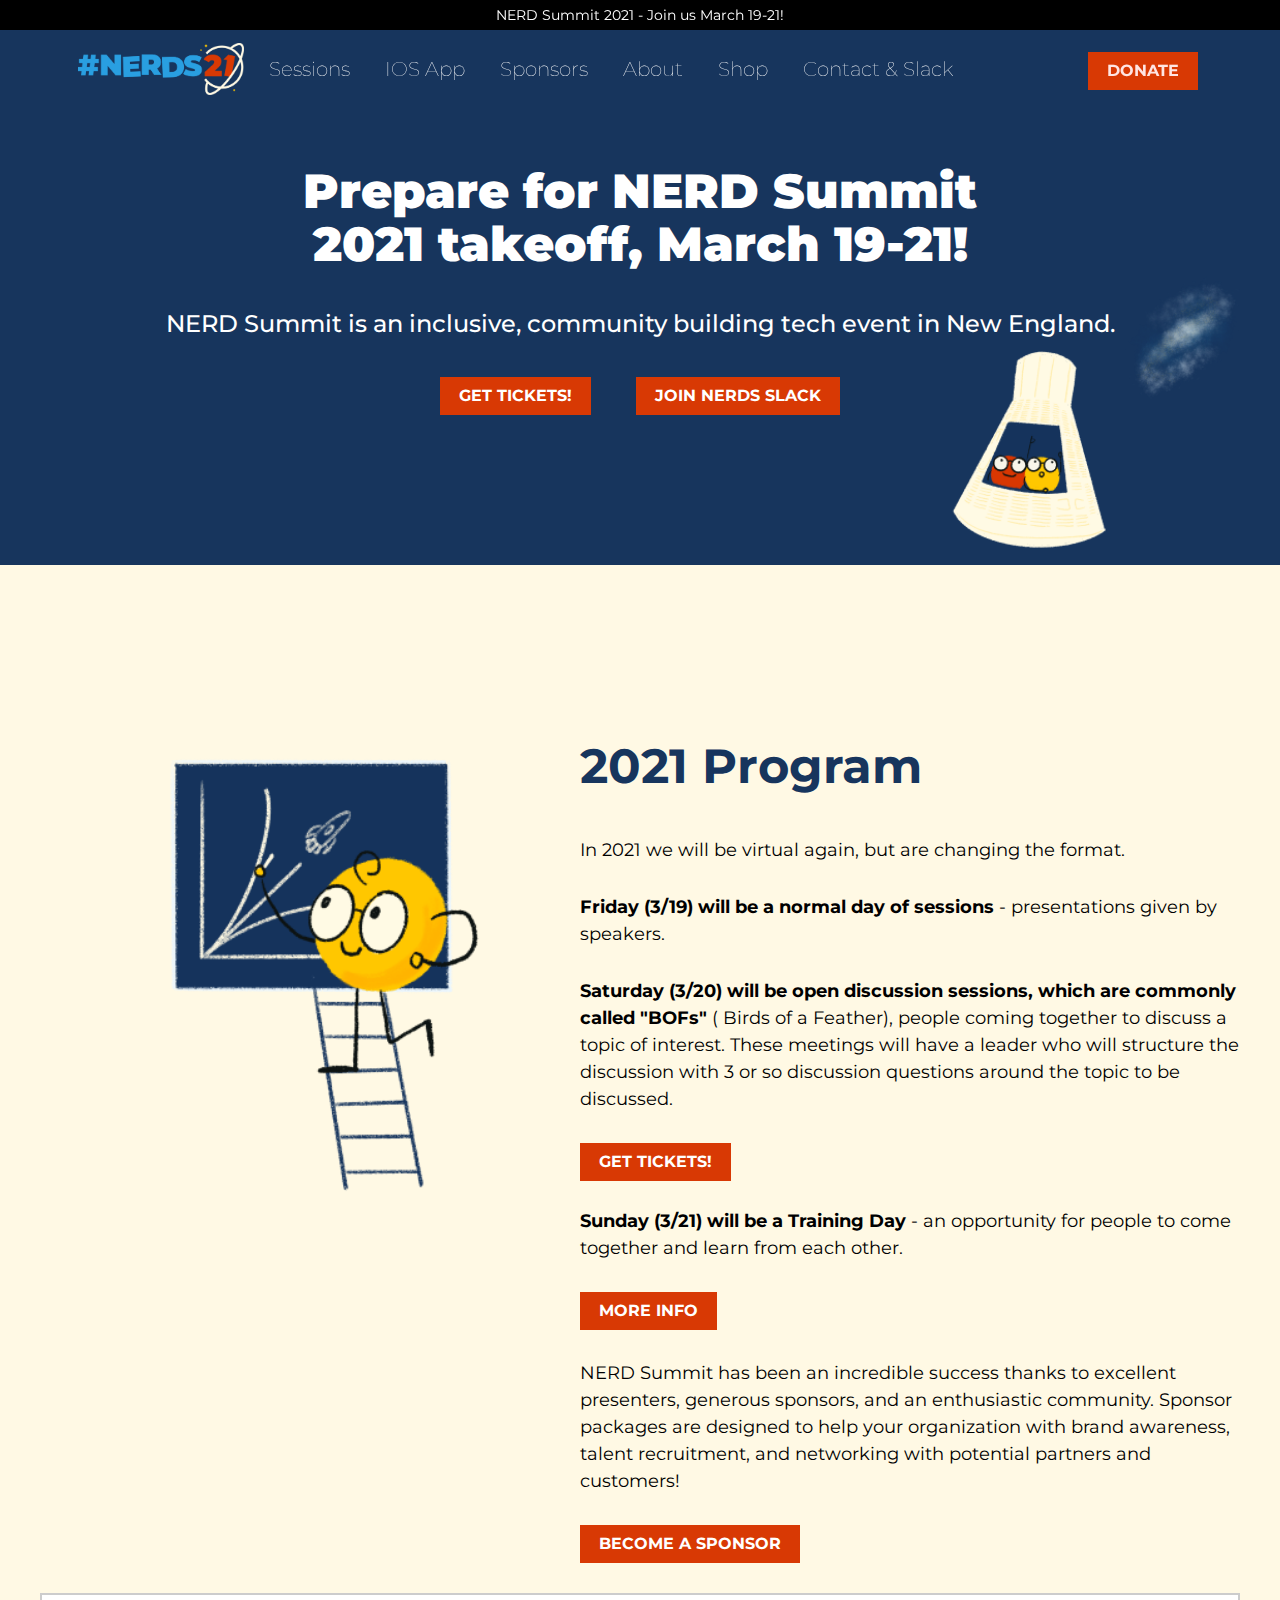
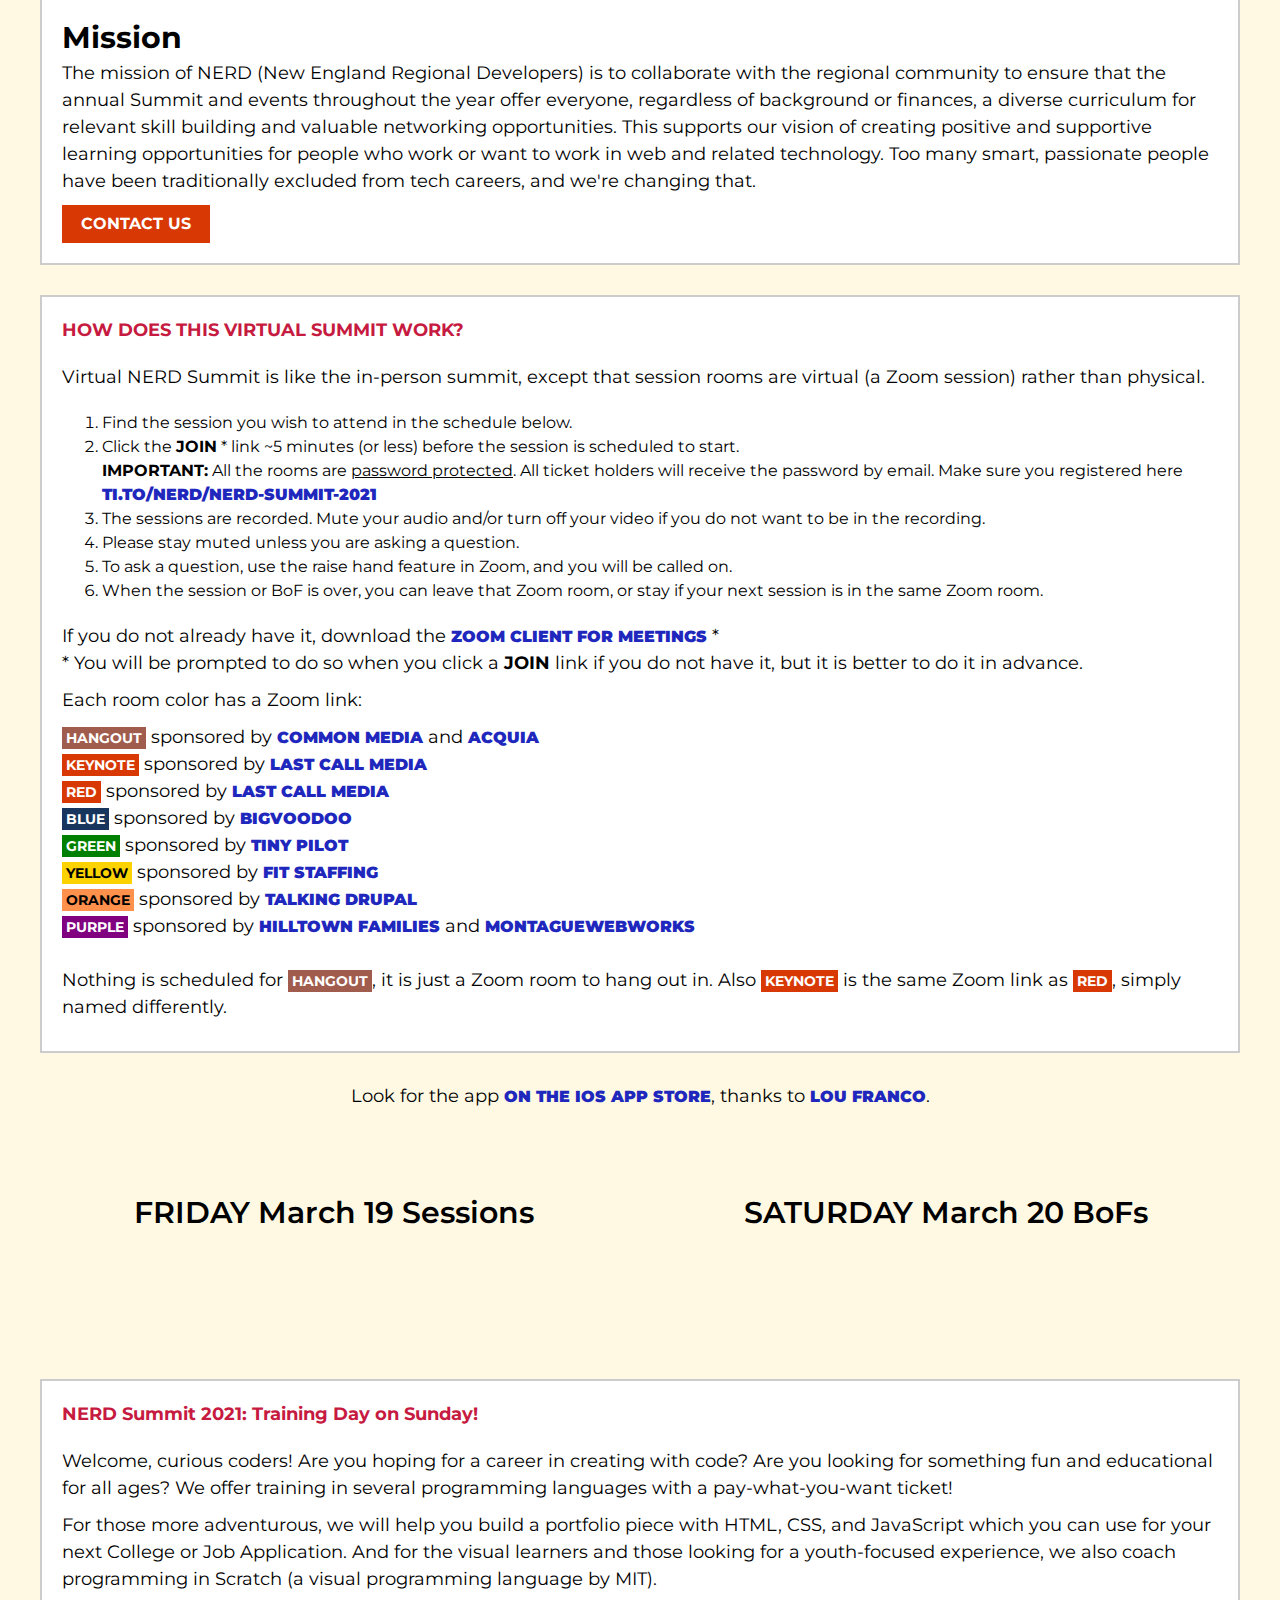
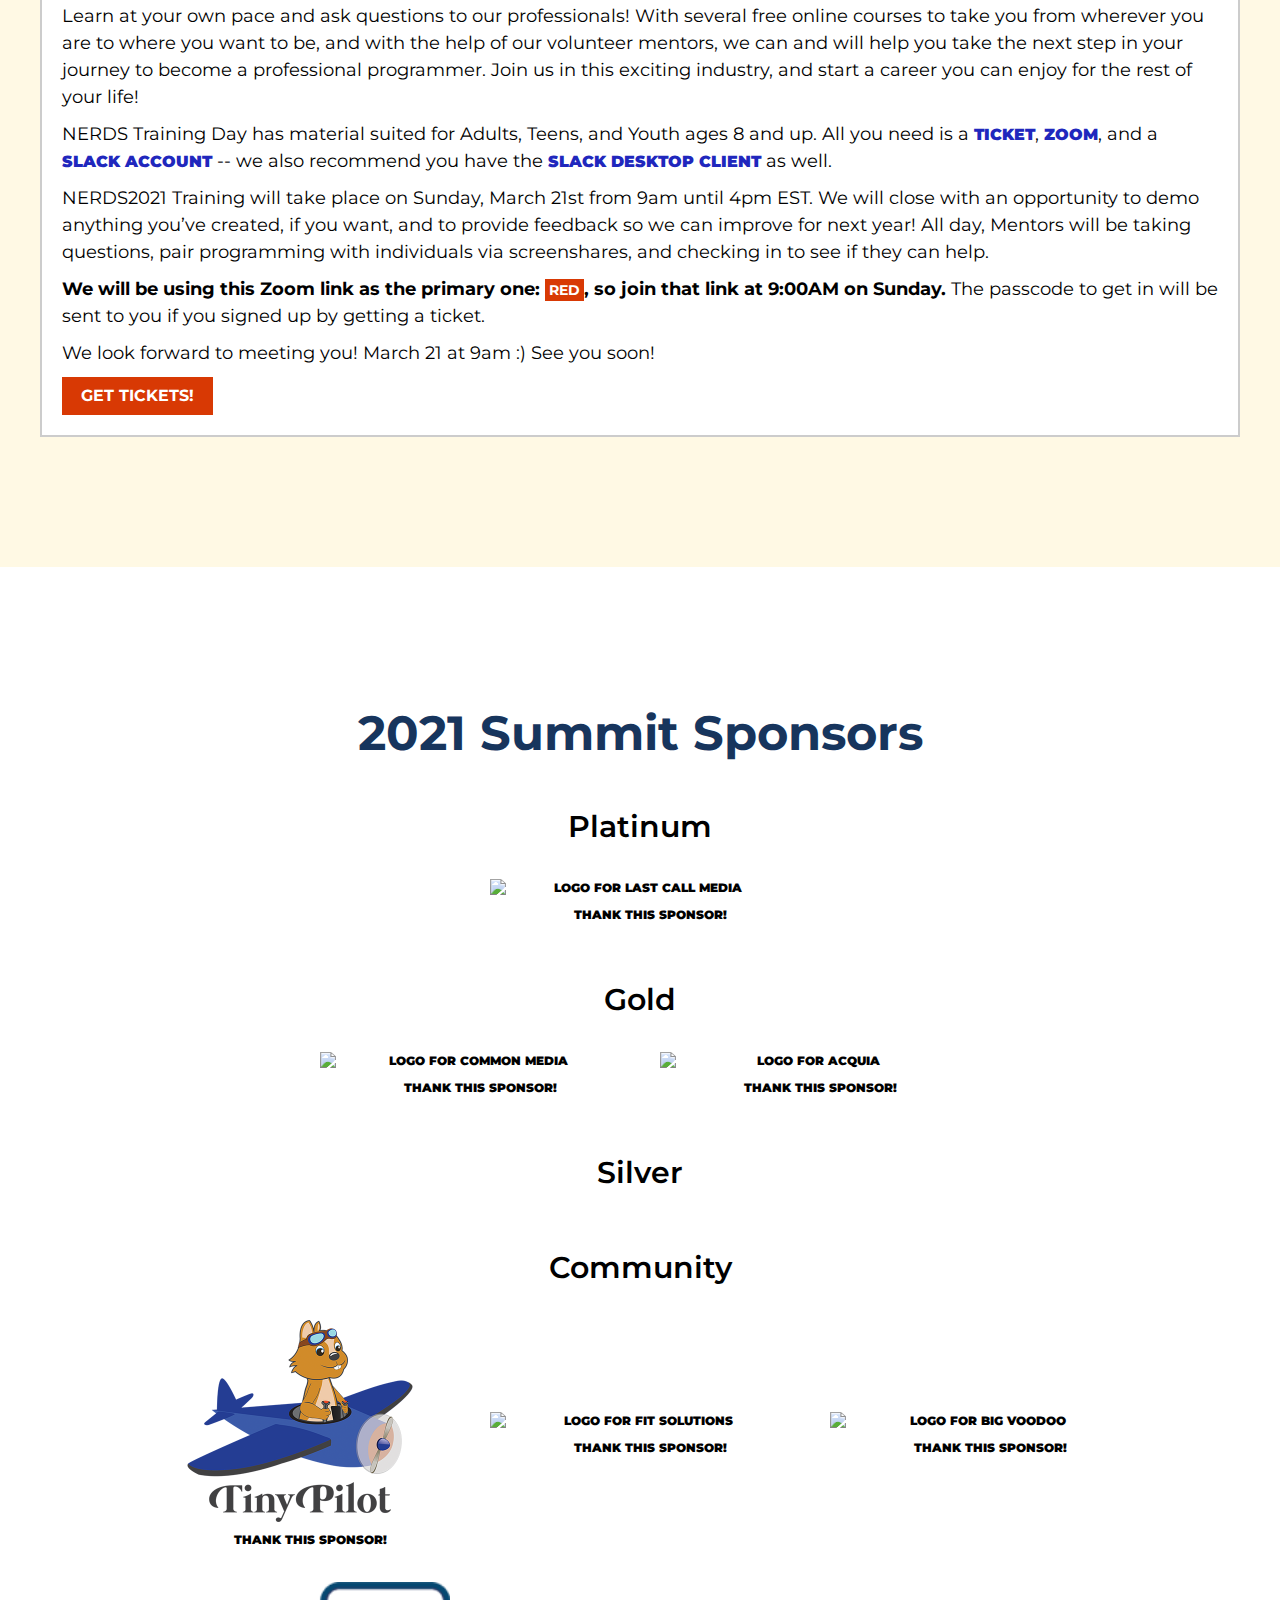
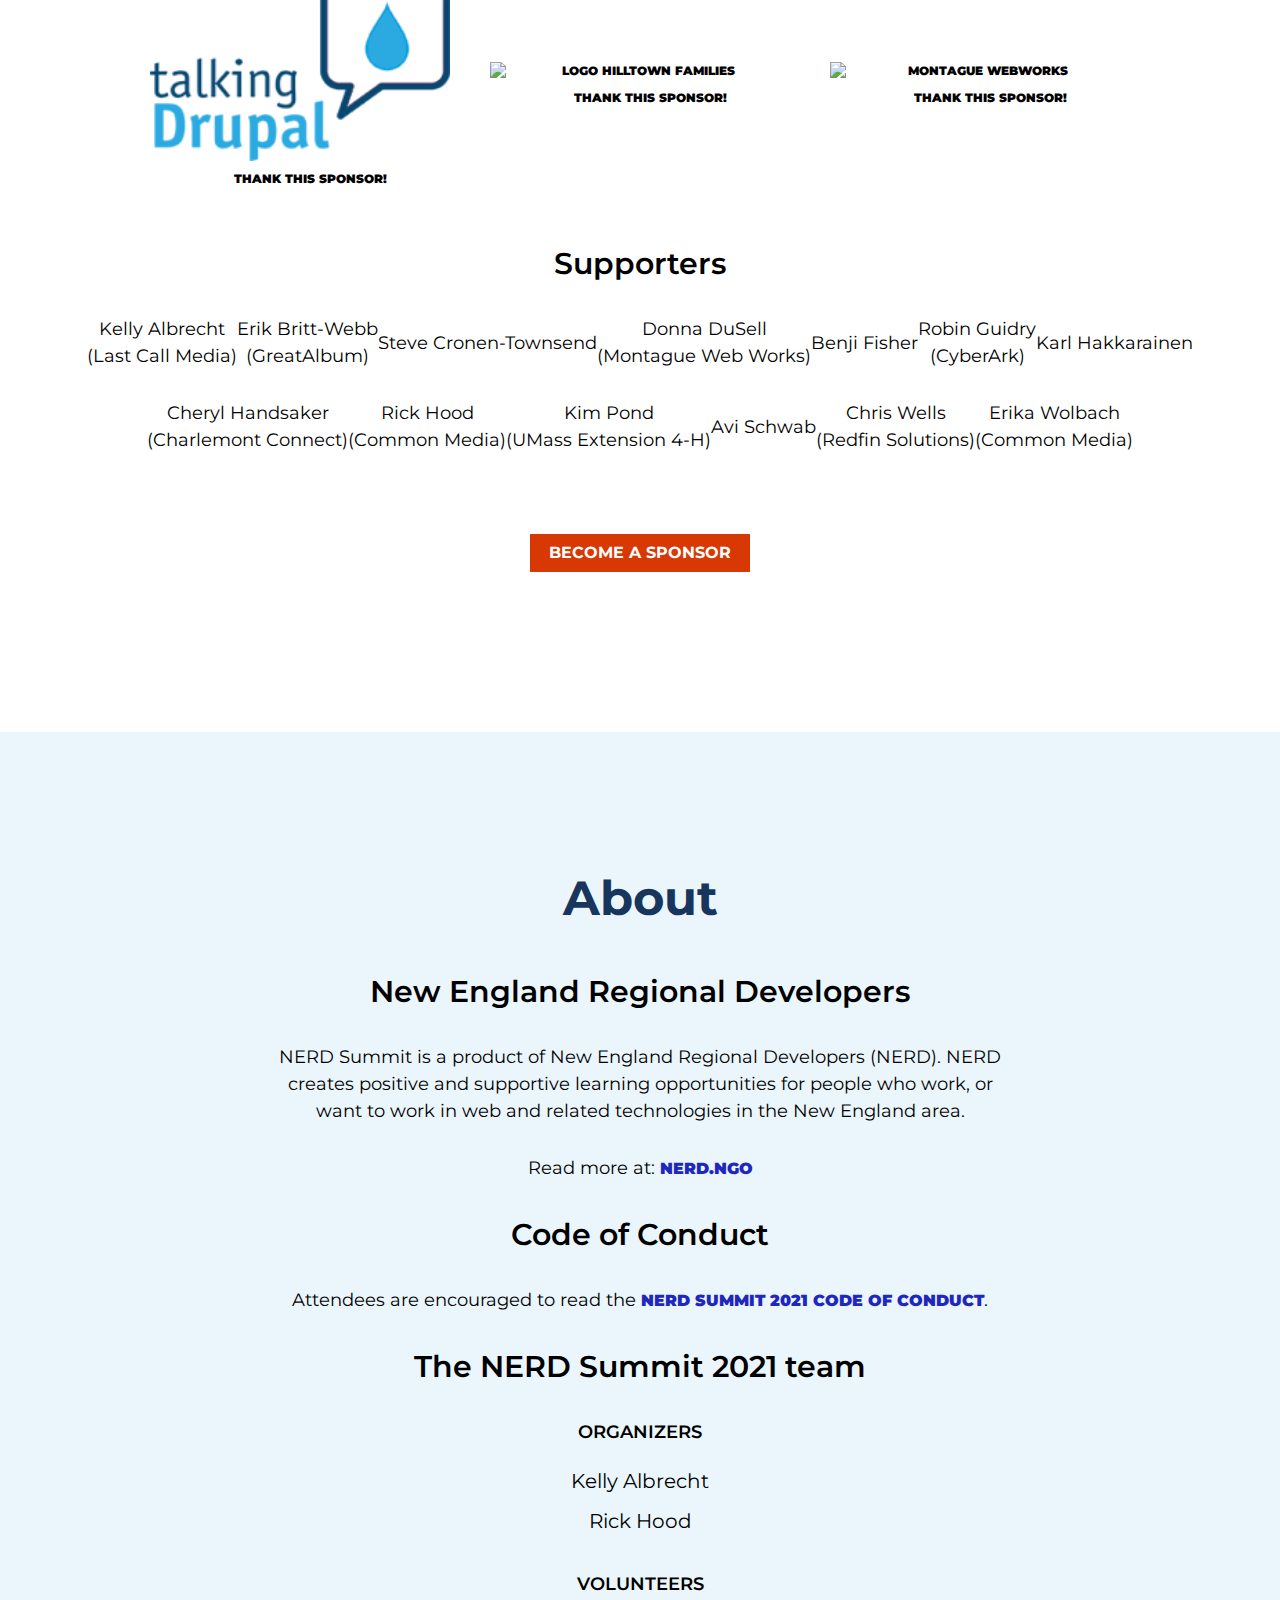
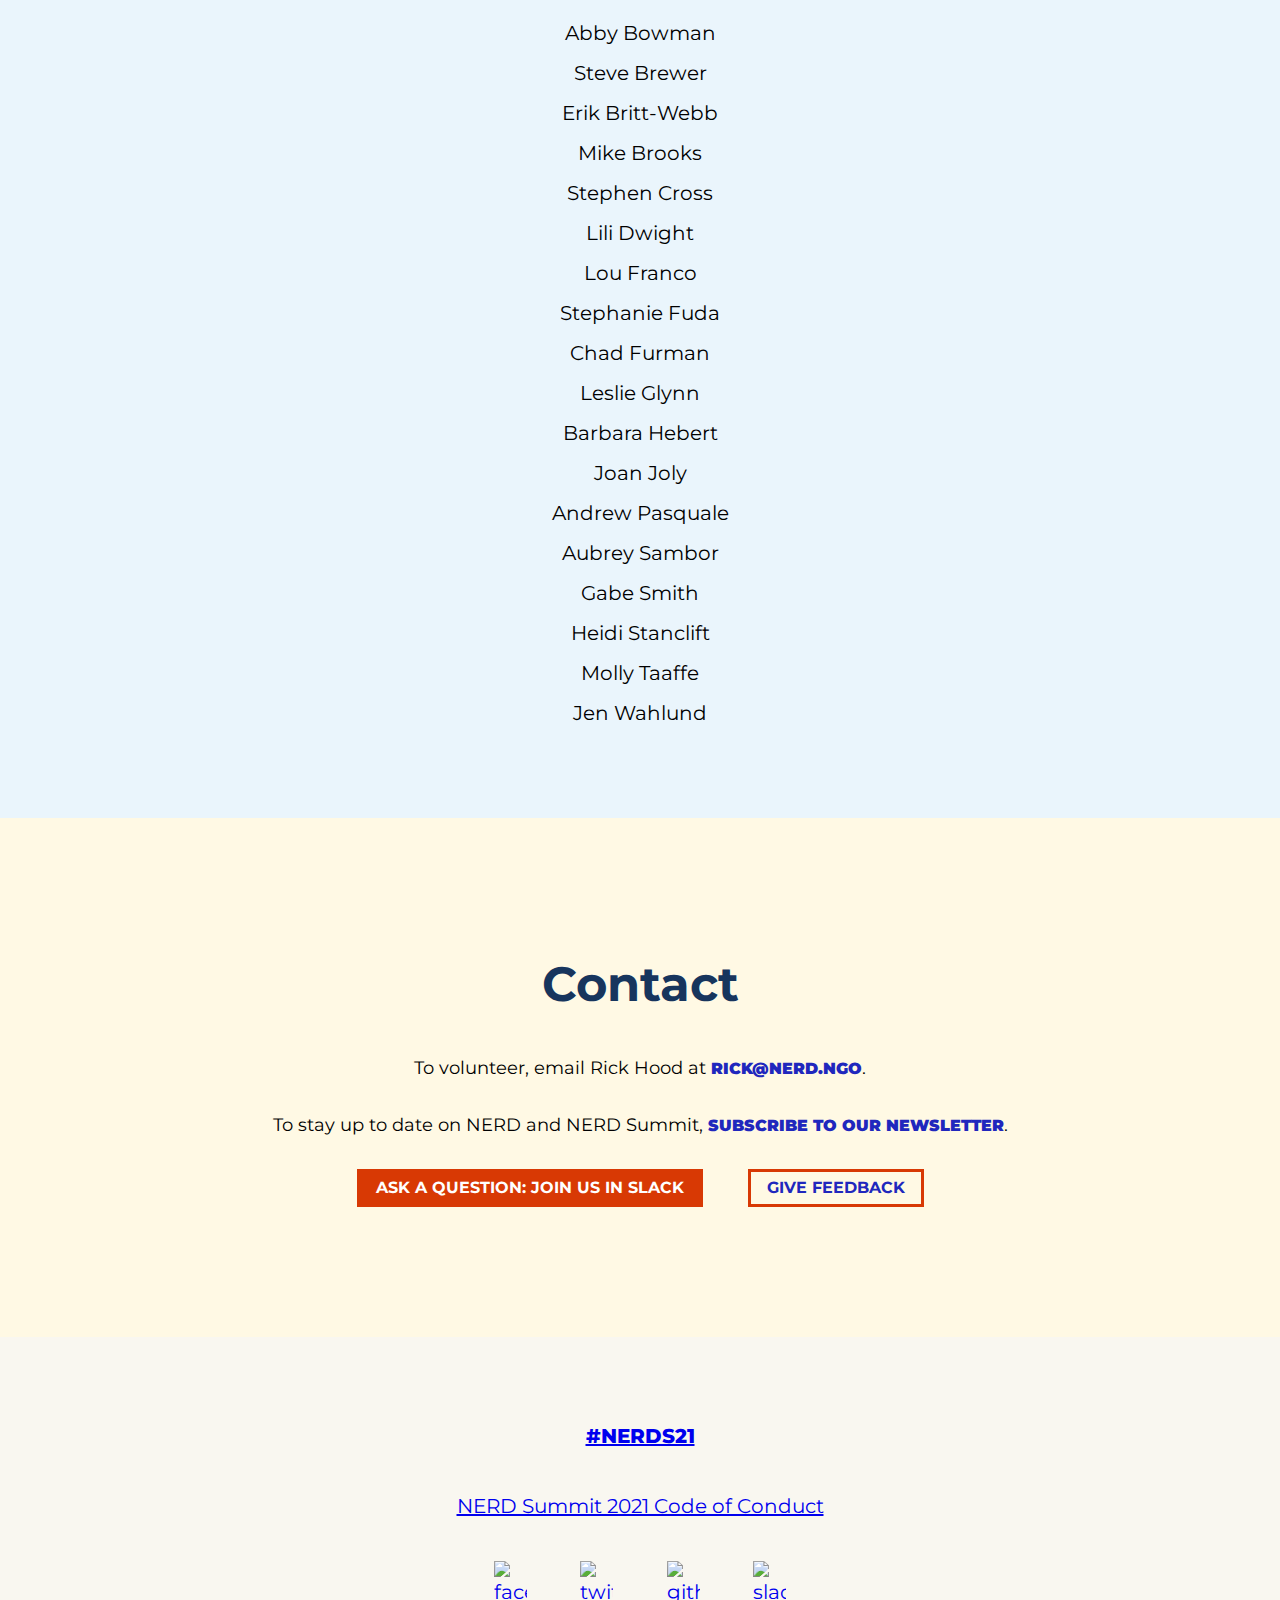
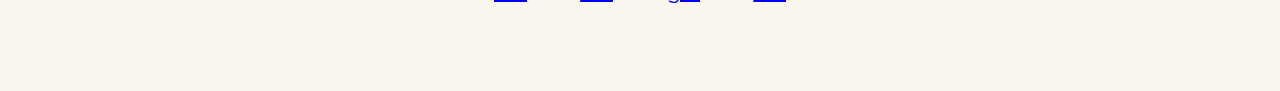
==== commit a5db73dd: "make hard coded zoom links live" ====
--- a/index.html
+++ b/index.html
@@ -146,7 +146,7 @@
             </p>-->
             <ol>
               <li>Find the session you wish to attend in the schedule below.</li>
-              <li>Click the <strong>JOIN</strong> * link ~5 minutes (or less) before the session is scheduled to start [LINKS ARE NOT LIVE YET]. <br>
+              <li>Click the <strong>JOIN</strong> * link ~5 minutes (or less) before the session is scheduled to start. <br>
               <strong>IMPORTANT:</strong> All the rooms are <u>password protected</u>. All ticket holders will receive the password by email. Make sure you registered here <a href="https://ti.to/nerd/nerd-summit-2021">ti.to/nerd/nerd-summit-2021</a>
               </li>
               <li>The sessions are recorded. Mute your audio and/or turn off your video if you do not want to be in the recording.</li>            
@@ -161,17 +161,17 @@
             * You will be prompted to do so when you click a <strong>JOIN</strong> link if you do not have it, but it is better to do it in advance.
             </p>
            
-            <p>Each room color has a Zoom link [LINKS ARE NOT LIVE YET]: </p>
+            <p>Each room color has a Zoom link: </p>
             <p>
-            <a href="/" target="_blank"><span class="coffee">HANGOUT</span></a> sponsored by <a href="https://commonmedia.com/" target="blank">Common Media</a> and <a href="https://www.acquia.com/" target="blank">Acquia</a> <br>  
-            <a href="/" target="_blank"><span class="red">KEYNOTE</span></a> sponsored by <a href="https://lastcallmedia.com/" target="blank">Last Call Media</a> <br>
-            <a href="/" target="_blank"><span class="red">RED</span></a> sponsored by <a href="https://lastcallmedia.com/" target="blank">Last Call Media</a><br>
-            <a href="/" target="_blank"><span class="blue">BLUE</span></a> sponsored by <a href="https://www.bigvoodoo.com/" target="blank">BigVooDoo</a><br>
-            <a href="/" target="_blank"><span class="green">GREEN</span></a> sponsored by <a href="https://tinypilotkvm.com/" target="blank">Tiny Pilot</a><br>
-            <a href="/" target="_blank"><span class="yellow">YELLOW</span></a> sponsored by <a href="https://www.fitstaffingsolutions.com/" target="blank">FIT Staffing</a><br>
-            <a href="/" target="_blank"><span class="orange">ORANGE</span></a> sponsored by <a href="https://talkingdrupal.com/" target="blank"> Talking Drupal</a><br>
-            <a href="/" target="_blank"><span class="purple">PURPLE</span></a> sponsored by <a href="https://hilltownfamilies.org/" target="blank">Hilltown Families</a> and <a href="https://montaguewebworks.com/" target="blank">MontagueWebWorks</a><br>
-            <br>Nothing is scheduled for  <a href="/" target="_blank"><span class="coffee">HANGOUT</span></a>, it is just a Zoom room to hang out in.  Also <a href="/" target="_blank"><span class="red">KEYNOTE</span></a> is the same Zoom link as <a href="/" target="_blank"><span class="red">RED</span></a>, simply named differently. 
+            <a href="https://nerd.zoom.us/j/3057508544" target="_blank"><span class="coffee">HANGOUT</span></a> sponsored by <a href="https://commonmedia.com/" target="blank">Common Media</a> and <a href="https://www.acquia.com/" target="blank">Acquia</a> <br>  
+            <a href="https://nerd.zoom.us/j/2388158498" target="_blank"><span class="red">KEYNOTE</span></a> sponsored by <a href="https://lastcallmedia.com/" target="blank">Last Call Media</a> <br>
+            <a href="https://nerd.zoom.us/j/2388158498" target="_blank"><span class="red">RED</span></a> sponsored by <a href="https://lastcallmedia.com/" target="blank">Last Call Media</a><br>
+            <a href="https://nerd.zoom.us/j/9572501406" target="_blank"><span class="blue">BLUE</span></a> sponsored by <a href="https://www.bigvoodoo.com/" target="blank">BigVooDoo</a><br>
+            <a href="https://nerd.zoom.us/j/6595406338" target="_blank"><span class="green">GREEN</span></a> sponsored by <a href="https://tinypilotkvm.com/" target="blank">Tiny Pilot</a><br>
+            <a href="https://nerd.zoom.us/j/4852654828" target="_blank"><span class="yellow">YELLOW</span></a> sponsored by <a href="https://www.fitstaffingsolutions.com/" target="blank">FIT Staffing</a><br>
+            <a href="https://nerd.zoom.us/j/3941110074" target="_blank"><span class="orange">ORANGE</span></a> sponsored by <a href="https://talkingdrupal.com/" target="blank"> Talking Drupal</a><br>
+            <a href="https://nerd.zoom.us/j/7966019119" target="_blank"><span class="purple">PURPLE</span></a> sponsored by <a href="https://hilltownfamilies.org/" target="blank">Hilltown Families</a> and <a href="https://montaguewebworks.com/" target="blank">MontagueWebWorks</a><br>
+            <br>Nothing is scheduled for  <a href="https://nerd.zoom.us/j/3057508544" target="_blank"><span class="coffee">HANGOUT</span></a>, it is just a Zoom room to hang out in.  Also <a  href="https://nerd.zoom.us/j/2388158498" target="_blank"><span class="red">KEYNOTE</span></a> is the same Zoom link as <a  href="https://nerd.zoom.us/j/2388158498" target="_blank"><span class="red">RED</span></a>, simply named differently. 
             </p>
           </div> 
 
@@ -218,7 +218,7 @@
             <p>Learn at your own pace and ask questions to our professionals!  With several free online courses to take you from wherever you are to where you want to be, and with the help of our volunteer mentors, we can and will help you take the next step in your journey to become a professional programmer.  Join us in this exciting industry, and start a career you can enjoy for the rest of your life!</p>
             <p>NERDS Training Day has material suited for Adults, Teens, and Youth ages 8 and up.  All you need is a <a href="https://ti.to/nerd/nerd-summit-2021" target="blank">ticket</a>, <a href="https://zoom.us/">Zoom</a>, and a <a href="https://join.slack.com/t/nerdsummit/shared_invite/enQtNDcyODQ2ODg0NTAyLTllYjIzY2U0ZWE4YjJmYWM0MjVkNTYxMmZmMzUxZGFiYTM3YWE4MzA0ZDZmZTkzZGRiMDVkNTc5OGE5MWQ2YjY">slack account</a> -- we also recommend you have the <a href="https://slack.com/downloads">slack desktop client</a> as well.</p>
             <p>NERDS2021 Training will take place on Sunday, March 21st from 9am until 4pm EST.  We will close with an opportunity to demo anything you’ve created, if you want, and to provide feedback so we can improve for next year!  All day, Mentors will be taking questions, pair programming with individuals via screenshares, and checking in to see if they can help.</p>
-            <p><strong>We will be using this Zoom link as the primary one: <a href="/" target="_blank"><span class="red">RED</span></a>, so join that link at 9:00AM on Sunday.</a> </strong>  The passcode to get in will be sent to you if you signed up by getting a ticket.</p>
+            <p><strong>We will be using this Zoom link as the primary one: <a  href="https://nerd.zoom.us/j/2388158498" target="_blank"><span class="red">RED</span></a>, so join that link at 9:00AM on Sunday.</a> </strong>  The passcode to get in will be sent to you if you signed up by getting a ticket.</p>
             <p>We look forward to meeting you!  March 21 at 9am :) See you soon!</p>
             <a class="billboard__button billboard__button--primary" href="https://ti.to/nerd/nerd-summit-2021" target="blank">Get tickets!</a>
           </div>
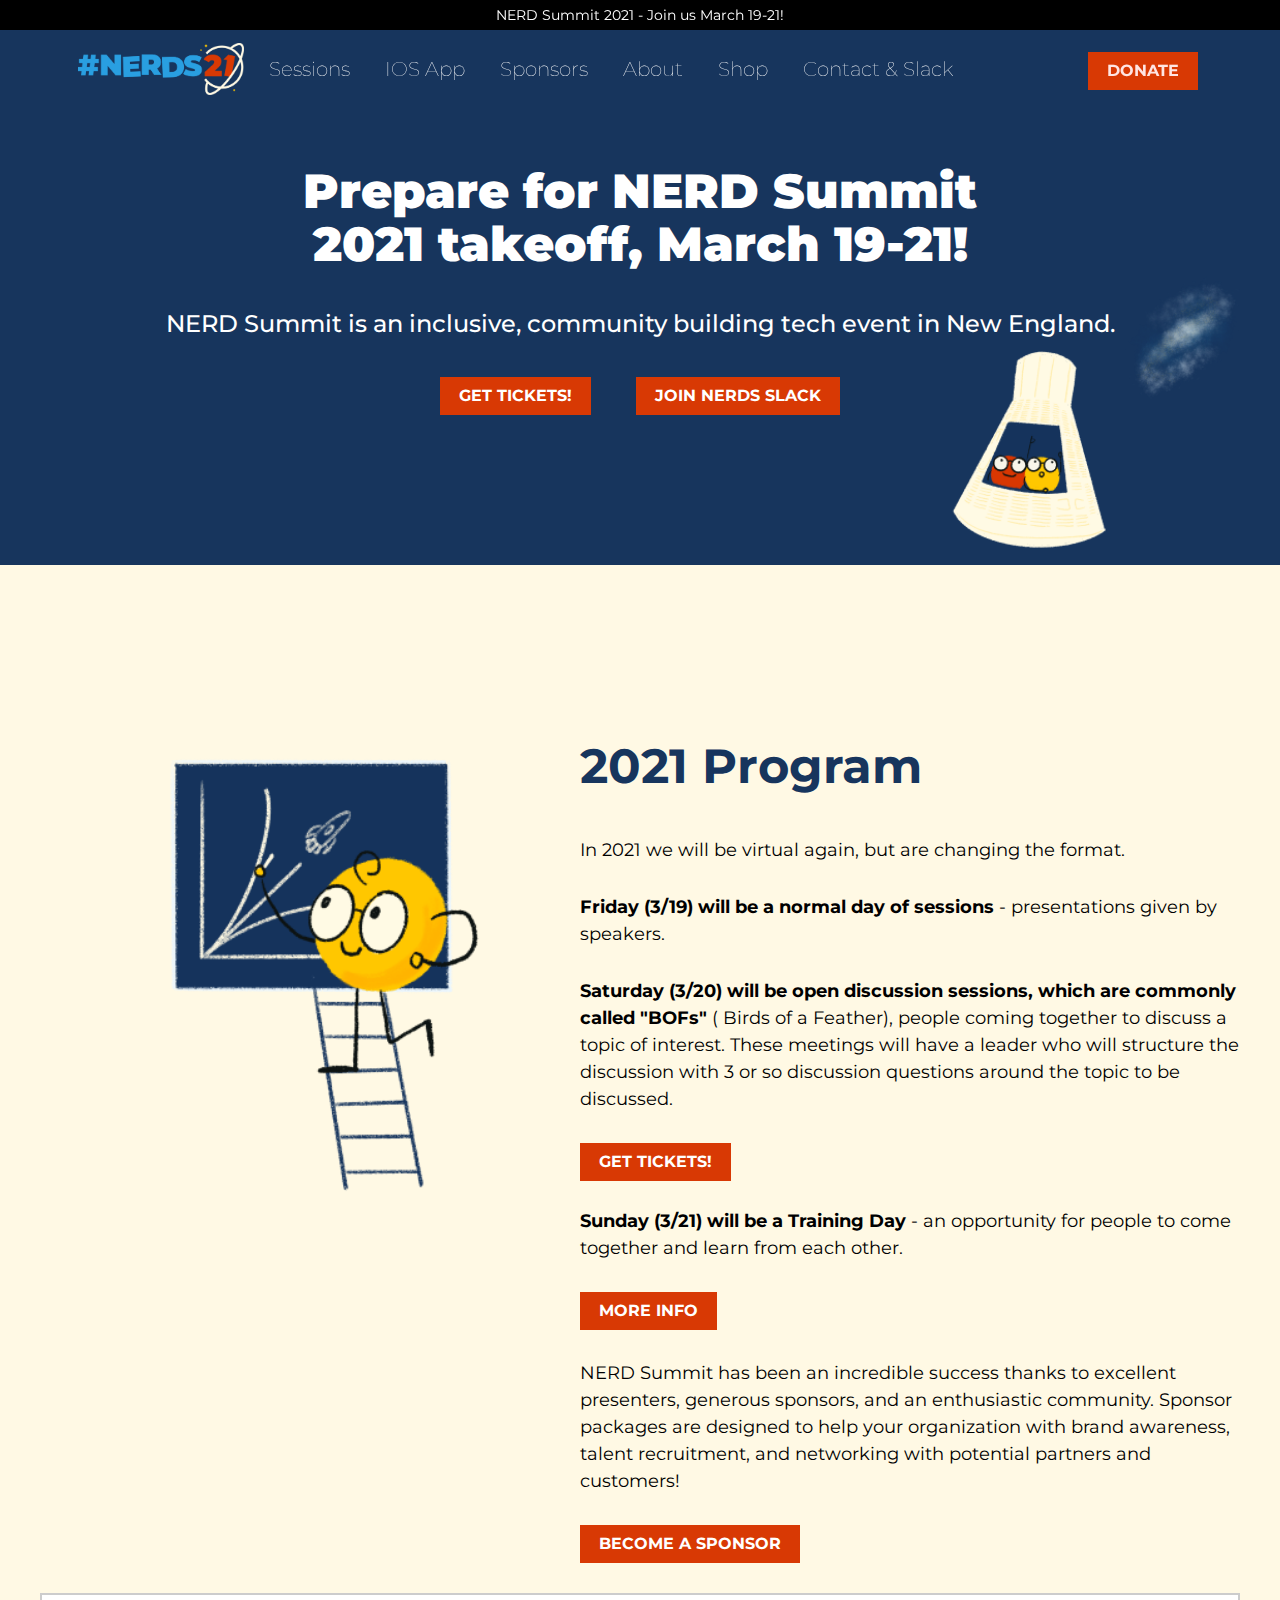
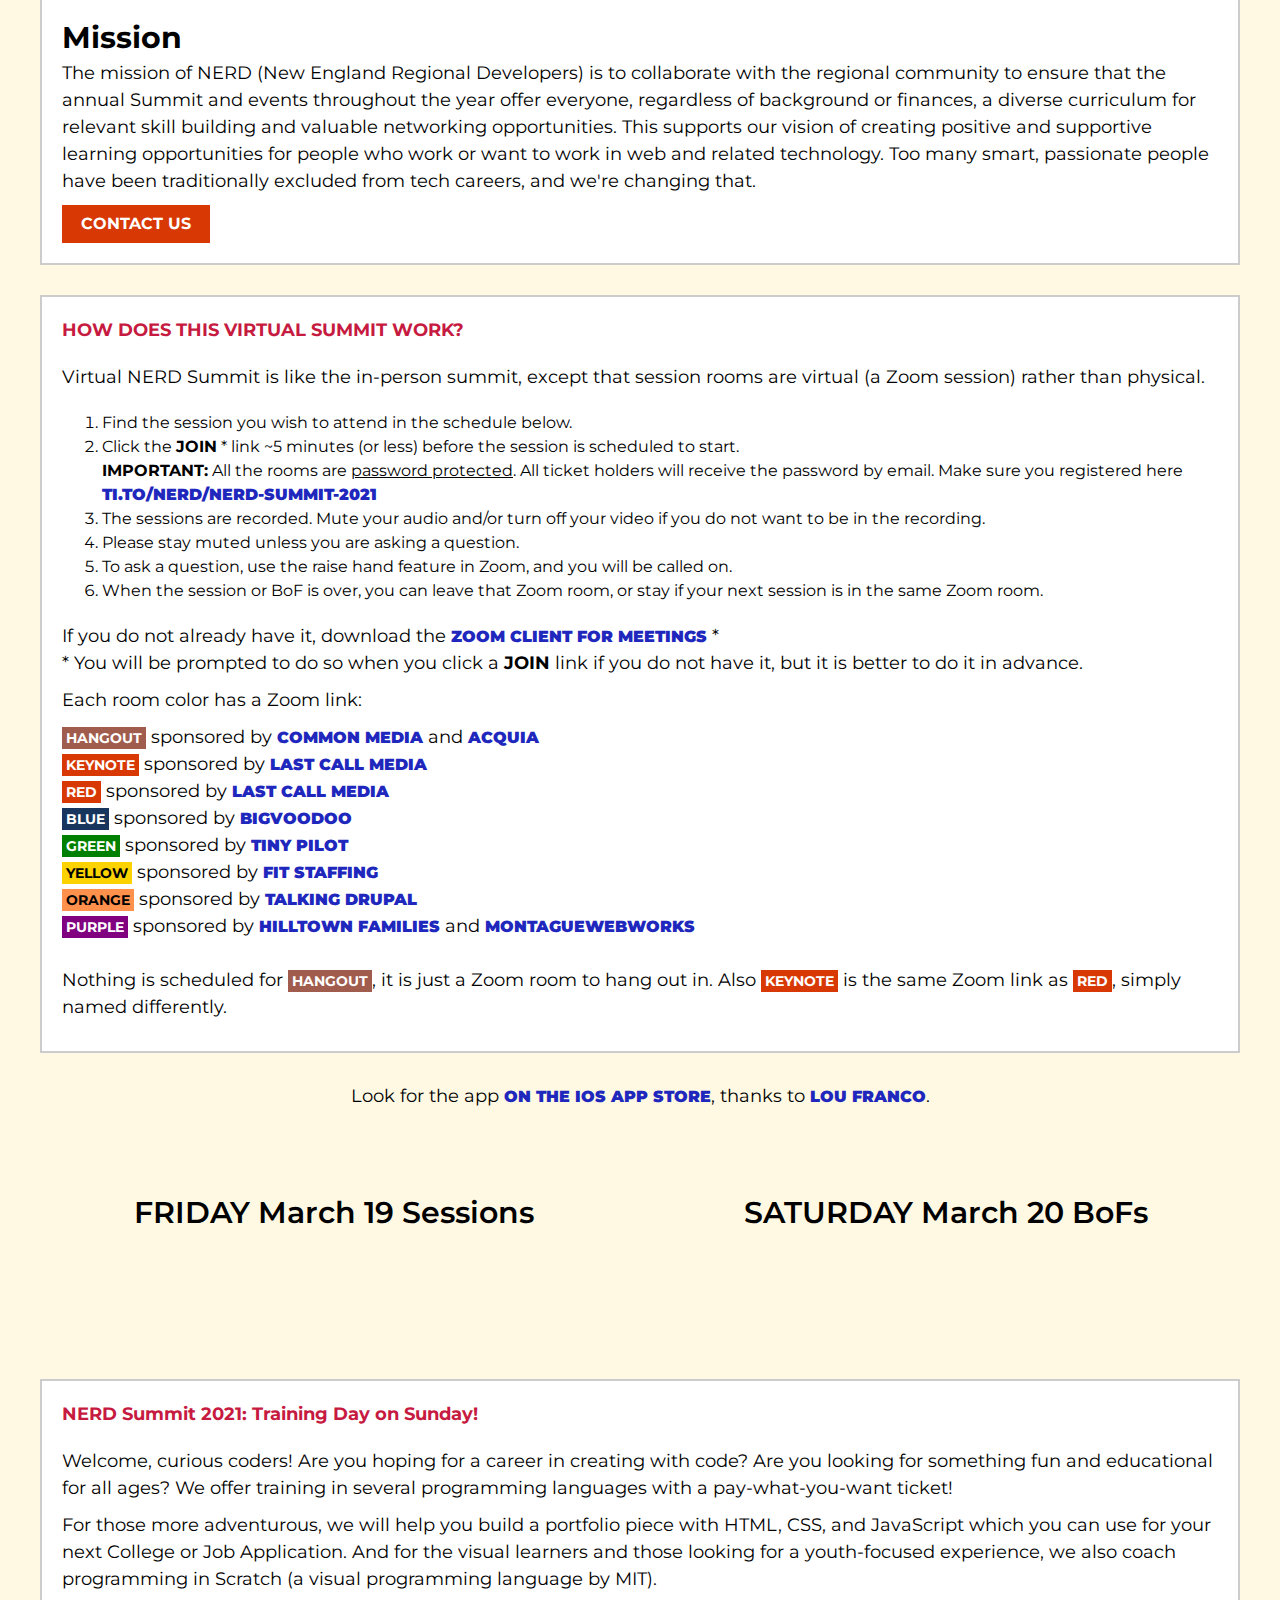
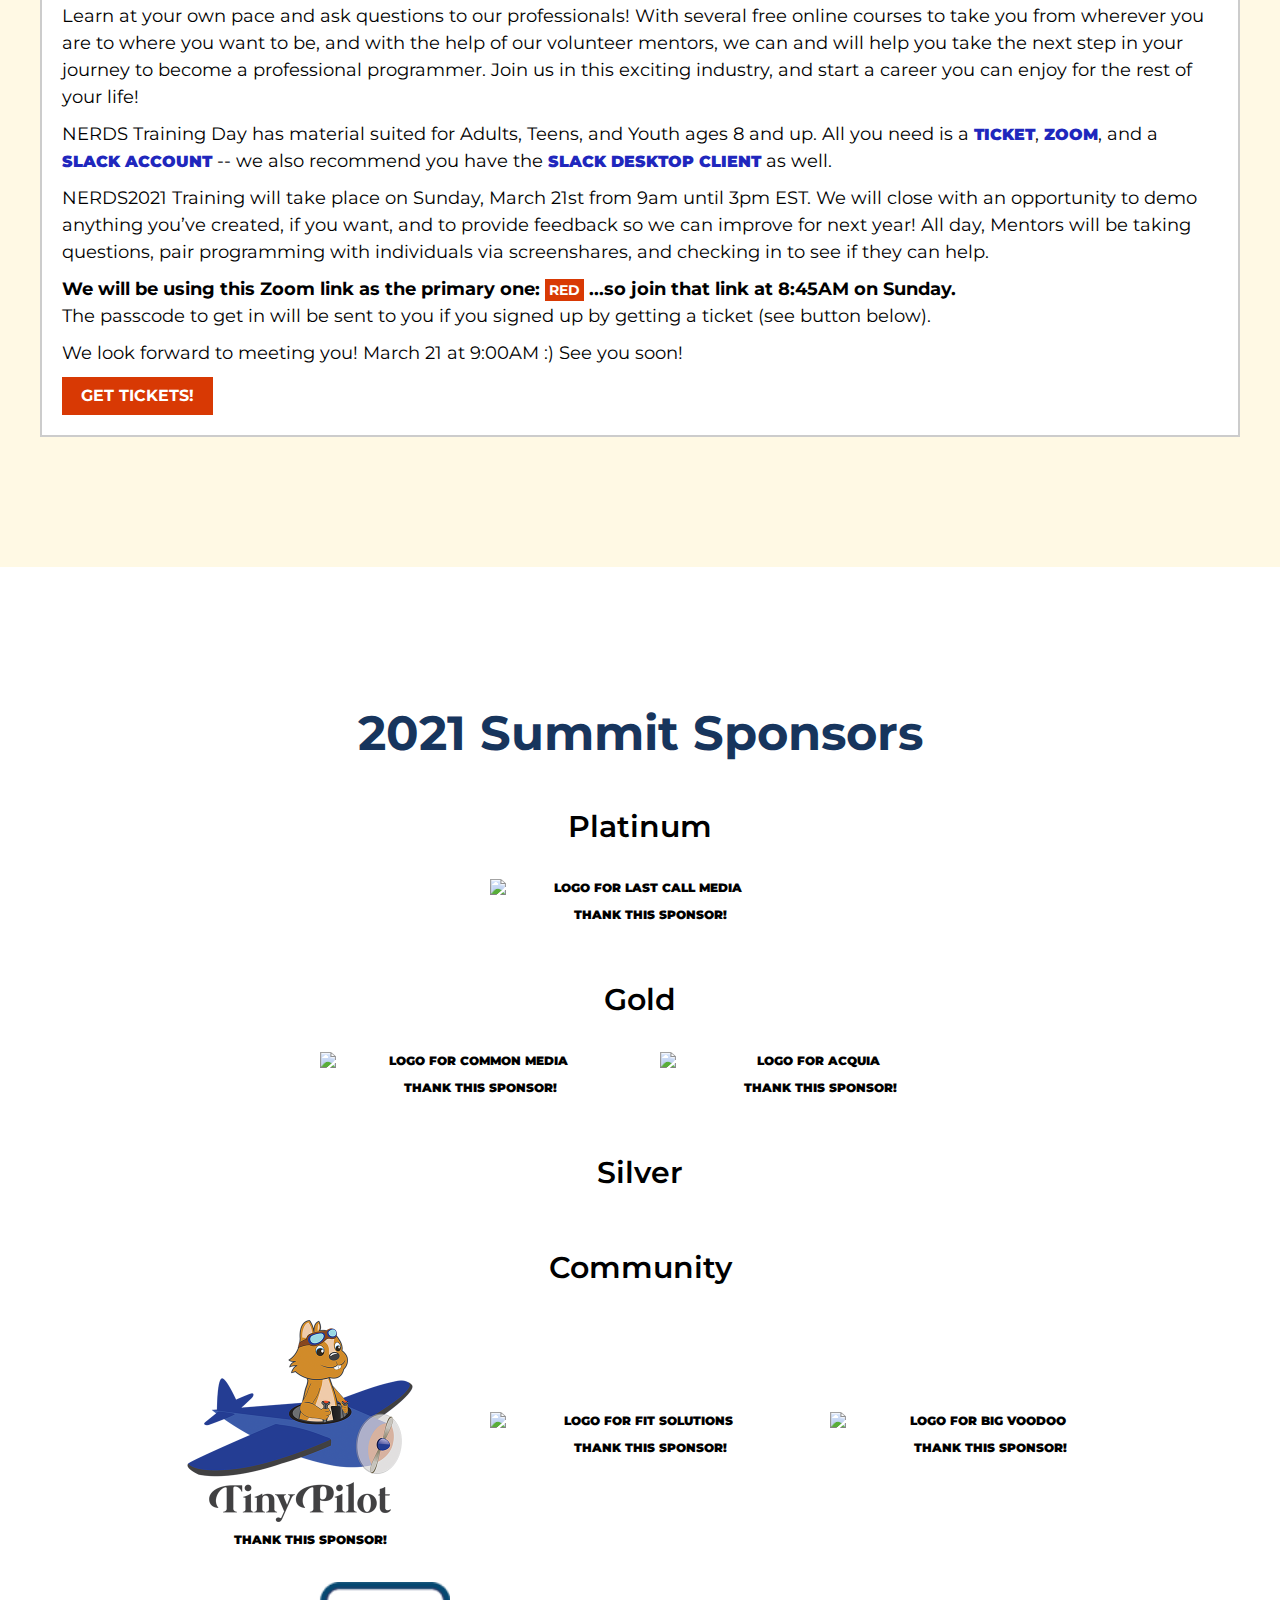
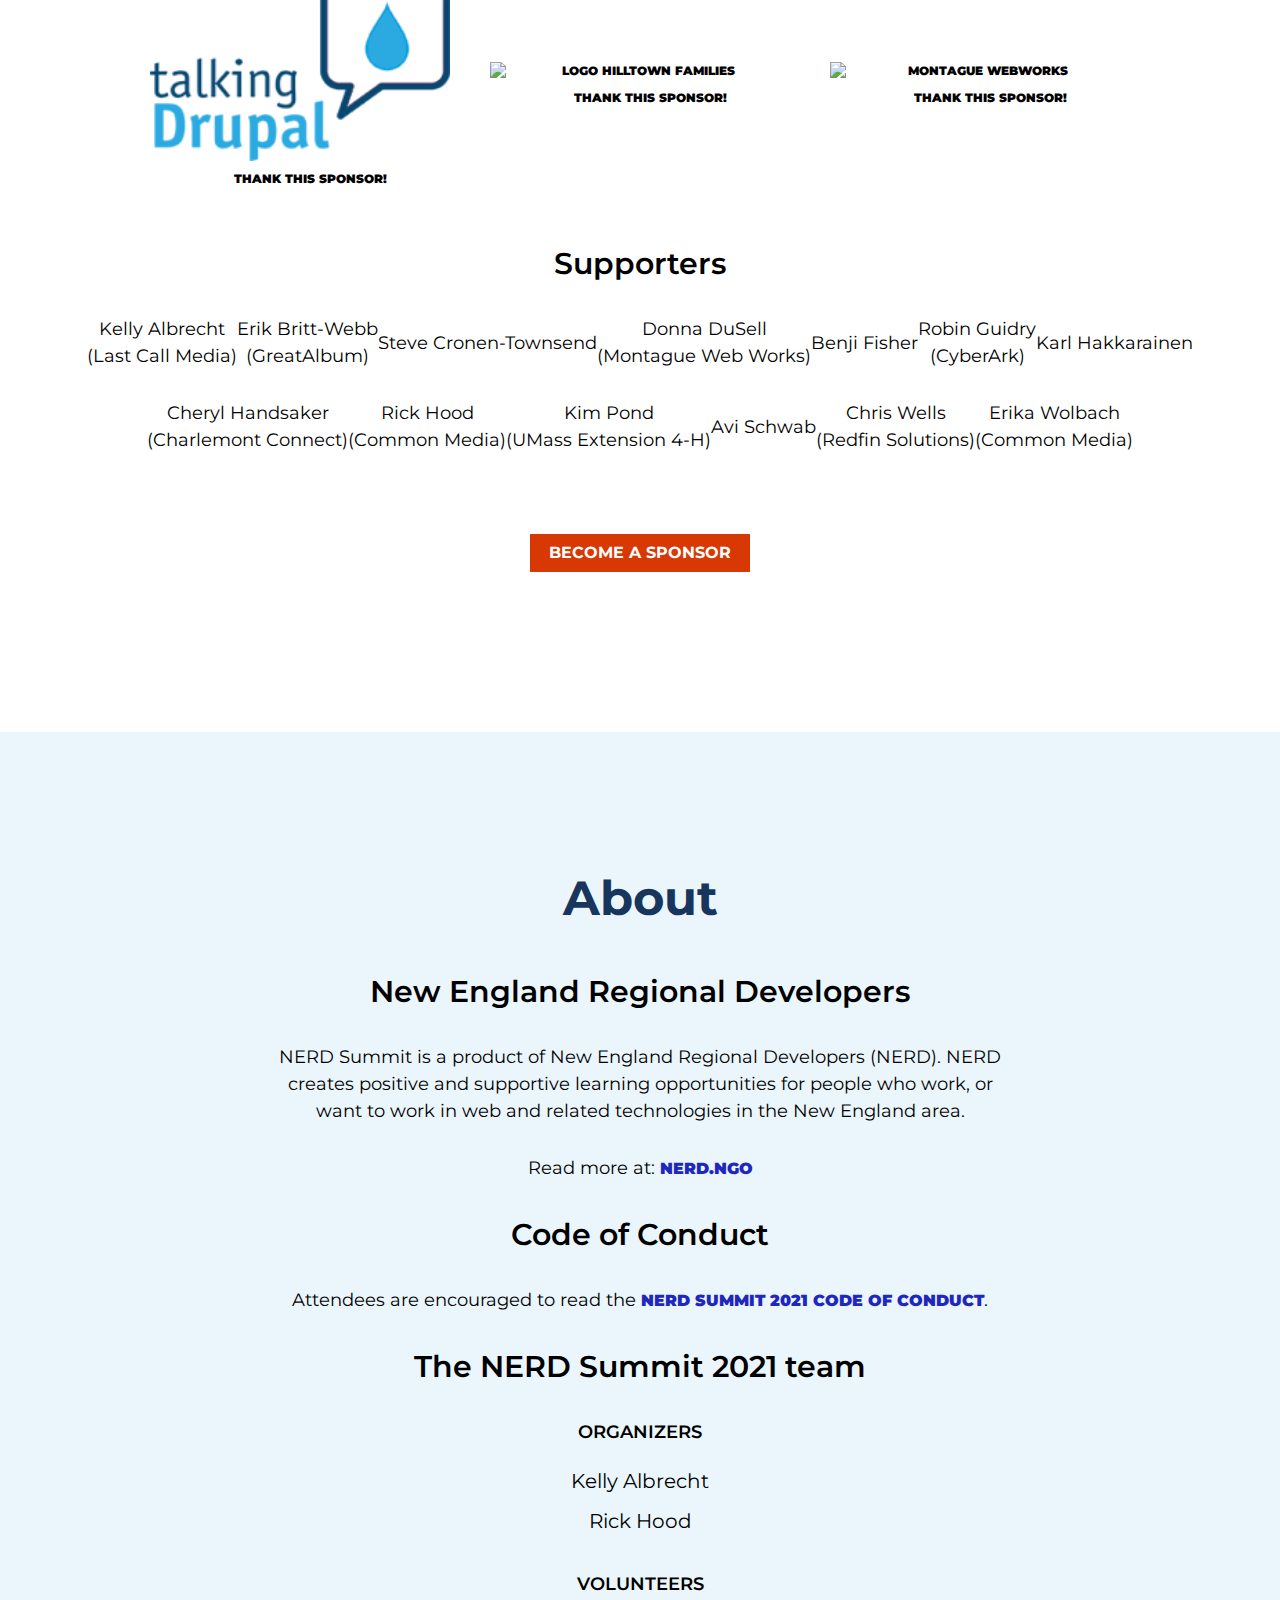
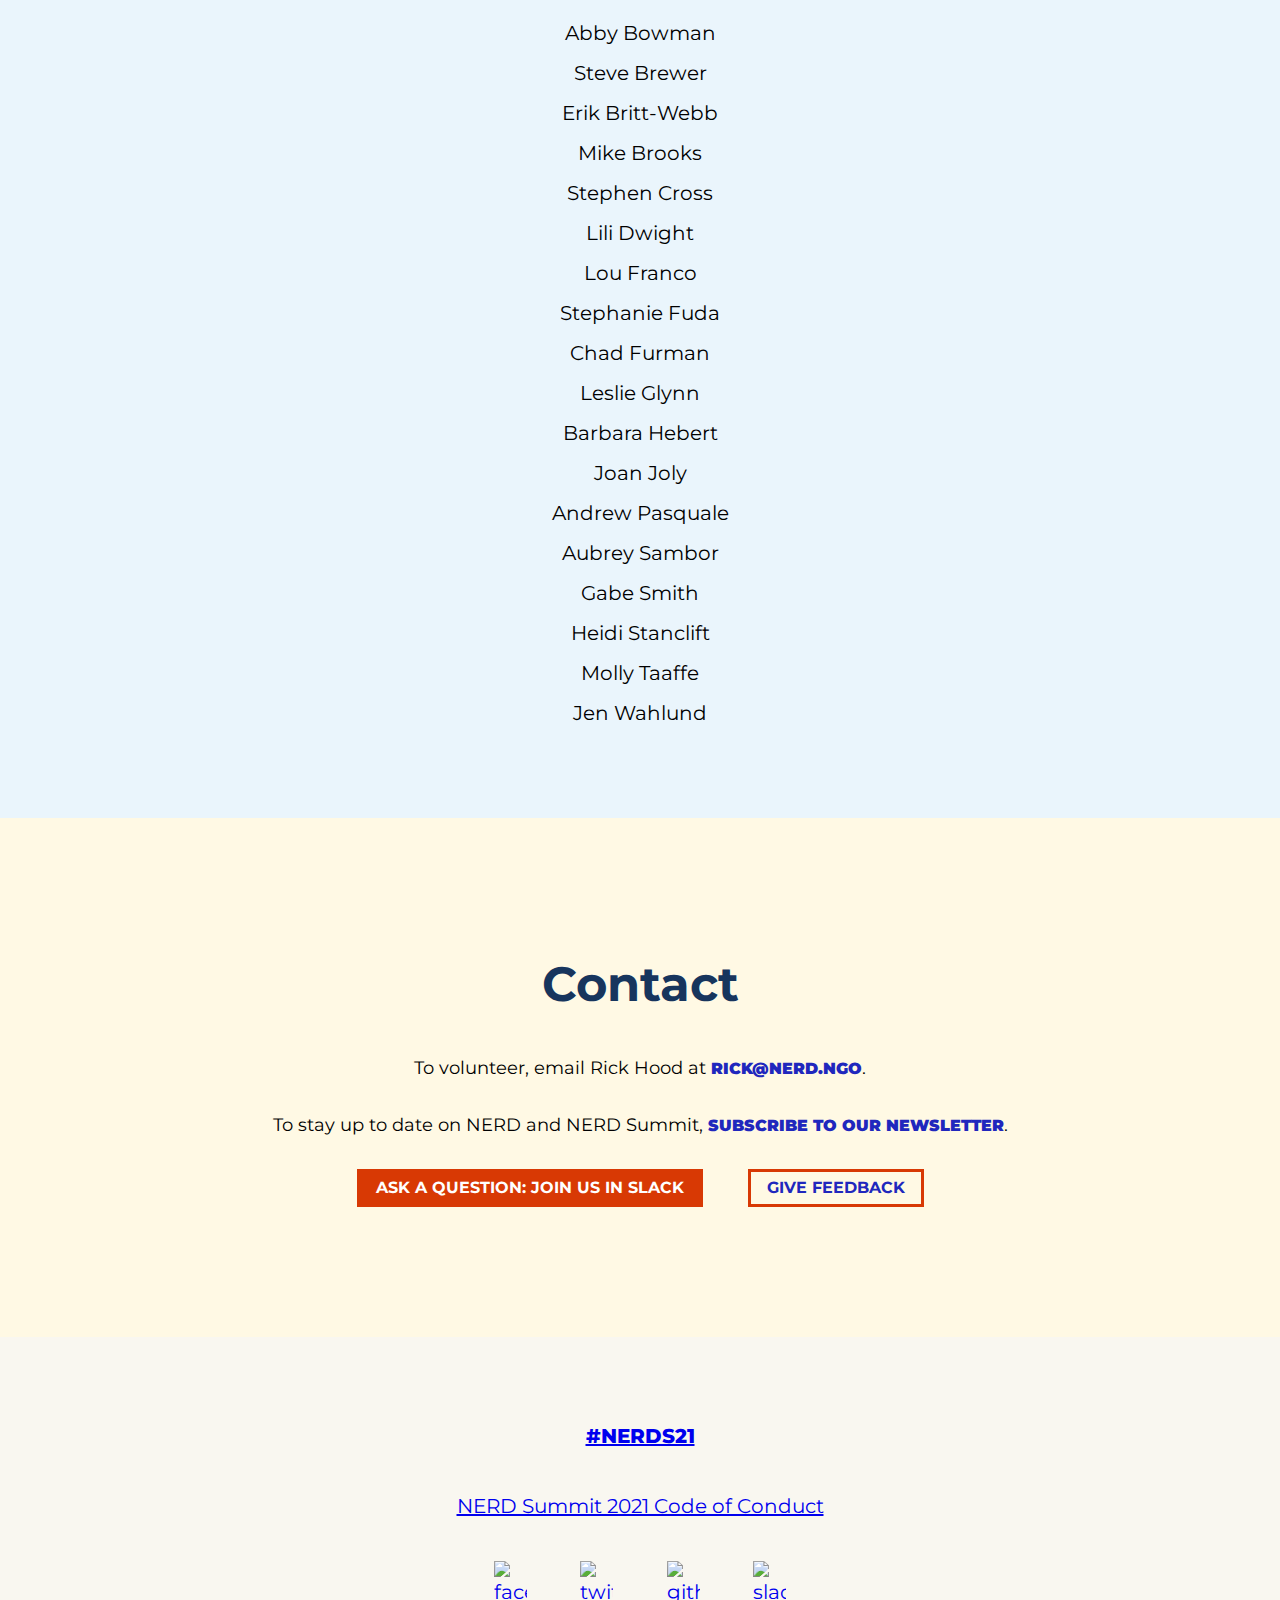
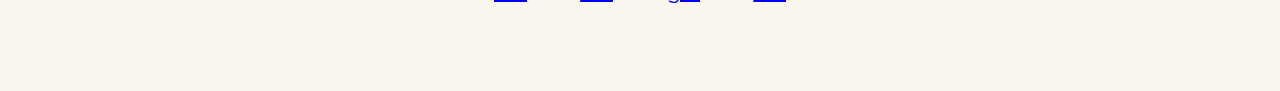
==== commit 30838aeb: "tweak to training day text" ====
--- a/index.html
+++ b/index.html
@@ -216,11 +216,11 @@
             <p>Welcome, curious coders!  Are you hoping for a career in creating with code?  Are you looking for something fun and educational for all ages?  We offer training in several programming languages with a pay-what-you-want ticket!</p>
             <p> For those more adventurous, we will help you build a portfolio piece with HTML, CSS, and JavaScript which you can use for your next College or Job Application.  And for the visual learners and those looking for a youth-focused experience, we also coach programming in Scratch (a visual programming language by MIT).</p>
             <p>Learn at your own pace and ask questions to our professionals!  With several free online courses to take you from wherever you are to where you want to be, and with the help of our volunteer mentors, we can and will help you take the next step in your journey to become a professional programmer.  Join us in this exciting industry, and start a career you can enjoy for the rest of your life!</p>
-            <p>NERDS Training Day has material suited for Adults, Teens, and Youth ages 8 and up.  All you need is a <a href="https://ti.to/nerd/nerd-summit-2021" target="blank">ticket</a>, <a href="https://zoom.us/">Zoom</a>, and a <a href="https://join.slack.com/t/nerdsummit/shared_invite/enQtNDcyODQ2ODg0NTAyLTllYjIzY2U0ZWE4YjJmYWM0MjVkNTYxMmZmMzUxZGFiYTM3YWE4MzA0ZDZmZTkzZGRiMDVkNTc5OGE5MWQ2YjY">slack account</a> -- we also recommend you have the <a href="https://slack.com/downloads">slack desktop client</a> as well.</p>
-            <p>NERDS2021 Training will take place on Sunday, March 21st from 9am until 4pm EST.  We will close with an opportunity to demo anything you’ve created, if you want, and to provide feedback so we can improve for next year!  All day, Mentors will be taking questions, pair programming with individuals via screenshares, and checking in to see if they can help.</p>
-            <p><strong>We will be using this Zoom link as the primary one: <a  href="https://nerd.zoom.us/j/2388158498" target="_blank"><span class="red">RED</span></a>, so join that link at 9:00AM on Sunday.</a> </strong>  The passcode to get in will be sent to you if you signed up by getting a ticket.</p>
-            <p>We look forward to meeting you!  March 21 at 9am :) See you soon!</p>
-            <a class="billboard__button billboard__button--primary" href="https://ti.to/nerd/nerd-summit-2021" target="blank">Get tickets!</a>
+            <p>NERDS Training Day has material suited for Adults, Teens, and Youth ages 8 and up.  All you need is a <a href="https://ti.to/nerd/nerd-summit-2021" target="_blank">ticket</a>, <a href="https://zoom.us/" target="_blank">Zoom</a>, and a <a href="https://join.slack.com/t/nerdsummit/shared_invite/enQtNDcyODQ2ODg0NTAyLTllYjIzY2U0ZWE4YjJmYWM0MjVkNTYxMmZmMzUxZGFiYTM3YWE4MzA0ZDZmZTkzZGRiMDVkNTc5OGE5MWQ2YjY" target="_blank">slack account</a> -- we also recommend you have the <a href="https://slack.com/downloads">slack desktop client</a> as well.</p>
+            <p>NERDS2021 Training will take place on Sunday, March 21st from 9am until 3pm EST.  We will close with an opportunity to demo anything you’ve created, if you want, and to provide feedback so we can improve for next year!  All day, Mentors will be taking questions, pair programming with individuals via screenshares, and checking in to see if they can help.</p>
+            <p><strong>We will be using this Zoom link as the primary one: <a  href="https://nerd.zoom.us/j/2388158498" target="_blank"><span class="red">RED</span></a> ...so join that link at 8:45AM on Sunday.</a> </strong> <br> The passcode to get in will be sent to you if you signed up by getting a ticket (see button below).</p>
+            <p>We look forward to meeting you!  March 21 at 9:00AM :) See you soon!</p>
+            <a class="billboard__button billboard__button--primary" href="https://ti.to/nerd/nerd-summit-2021" target="_blank">Get tickets!</a>
           </div>
          
       </div>  <!-- end billboard__inner -->
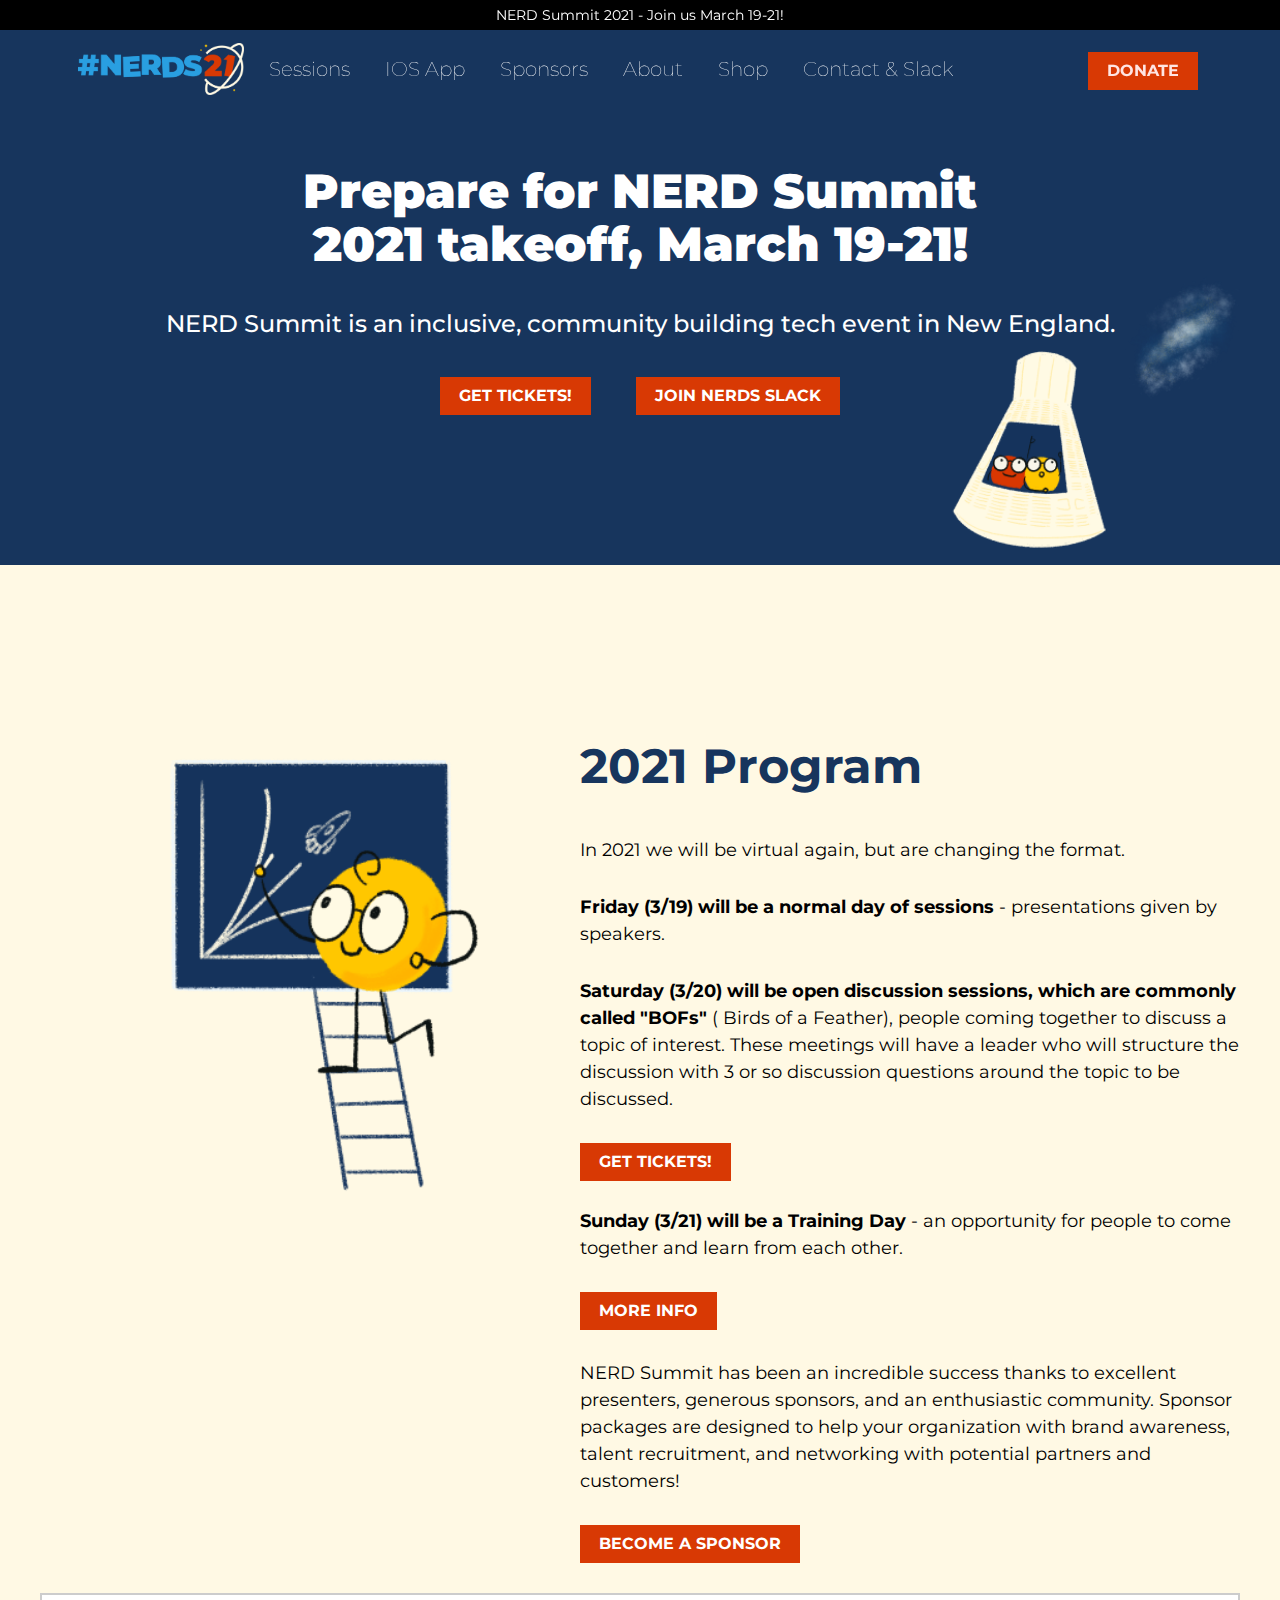
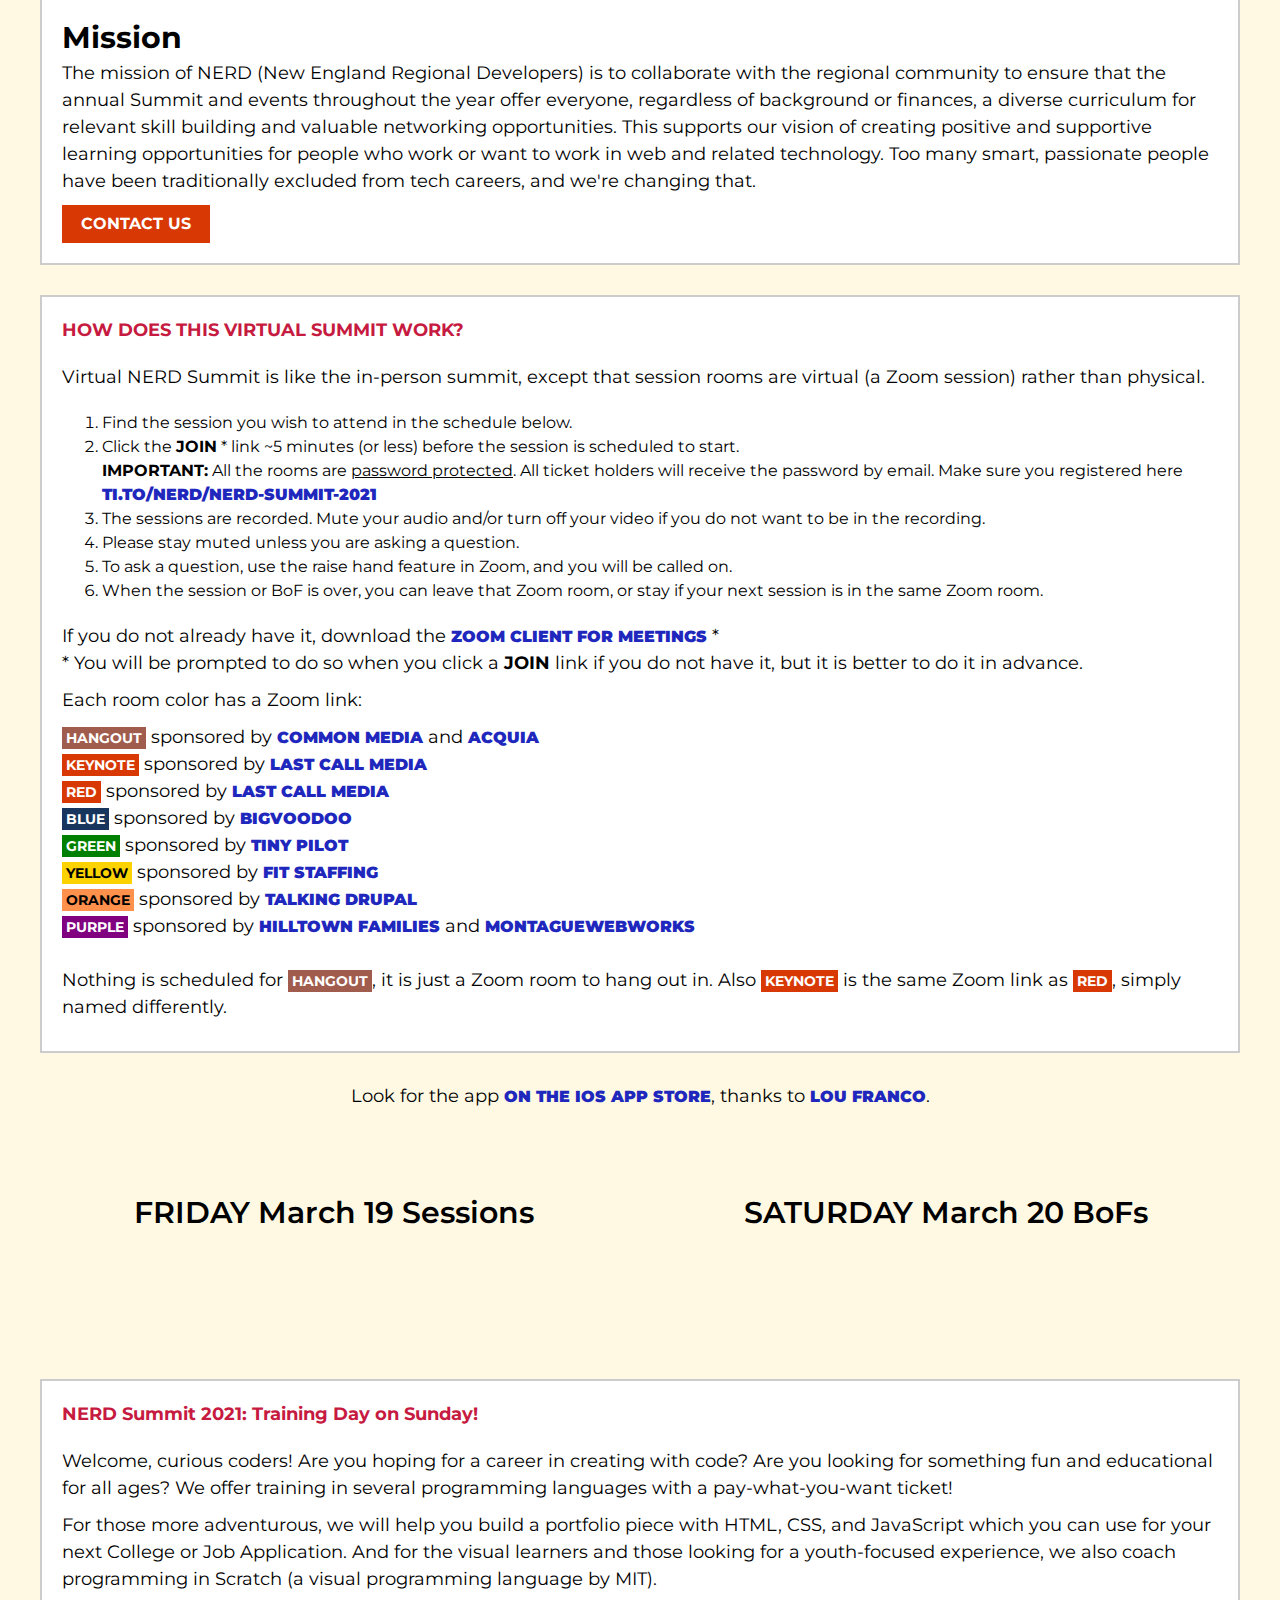
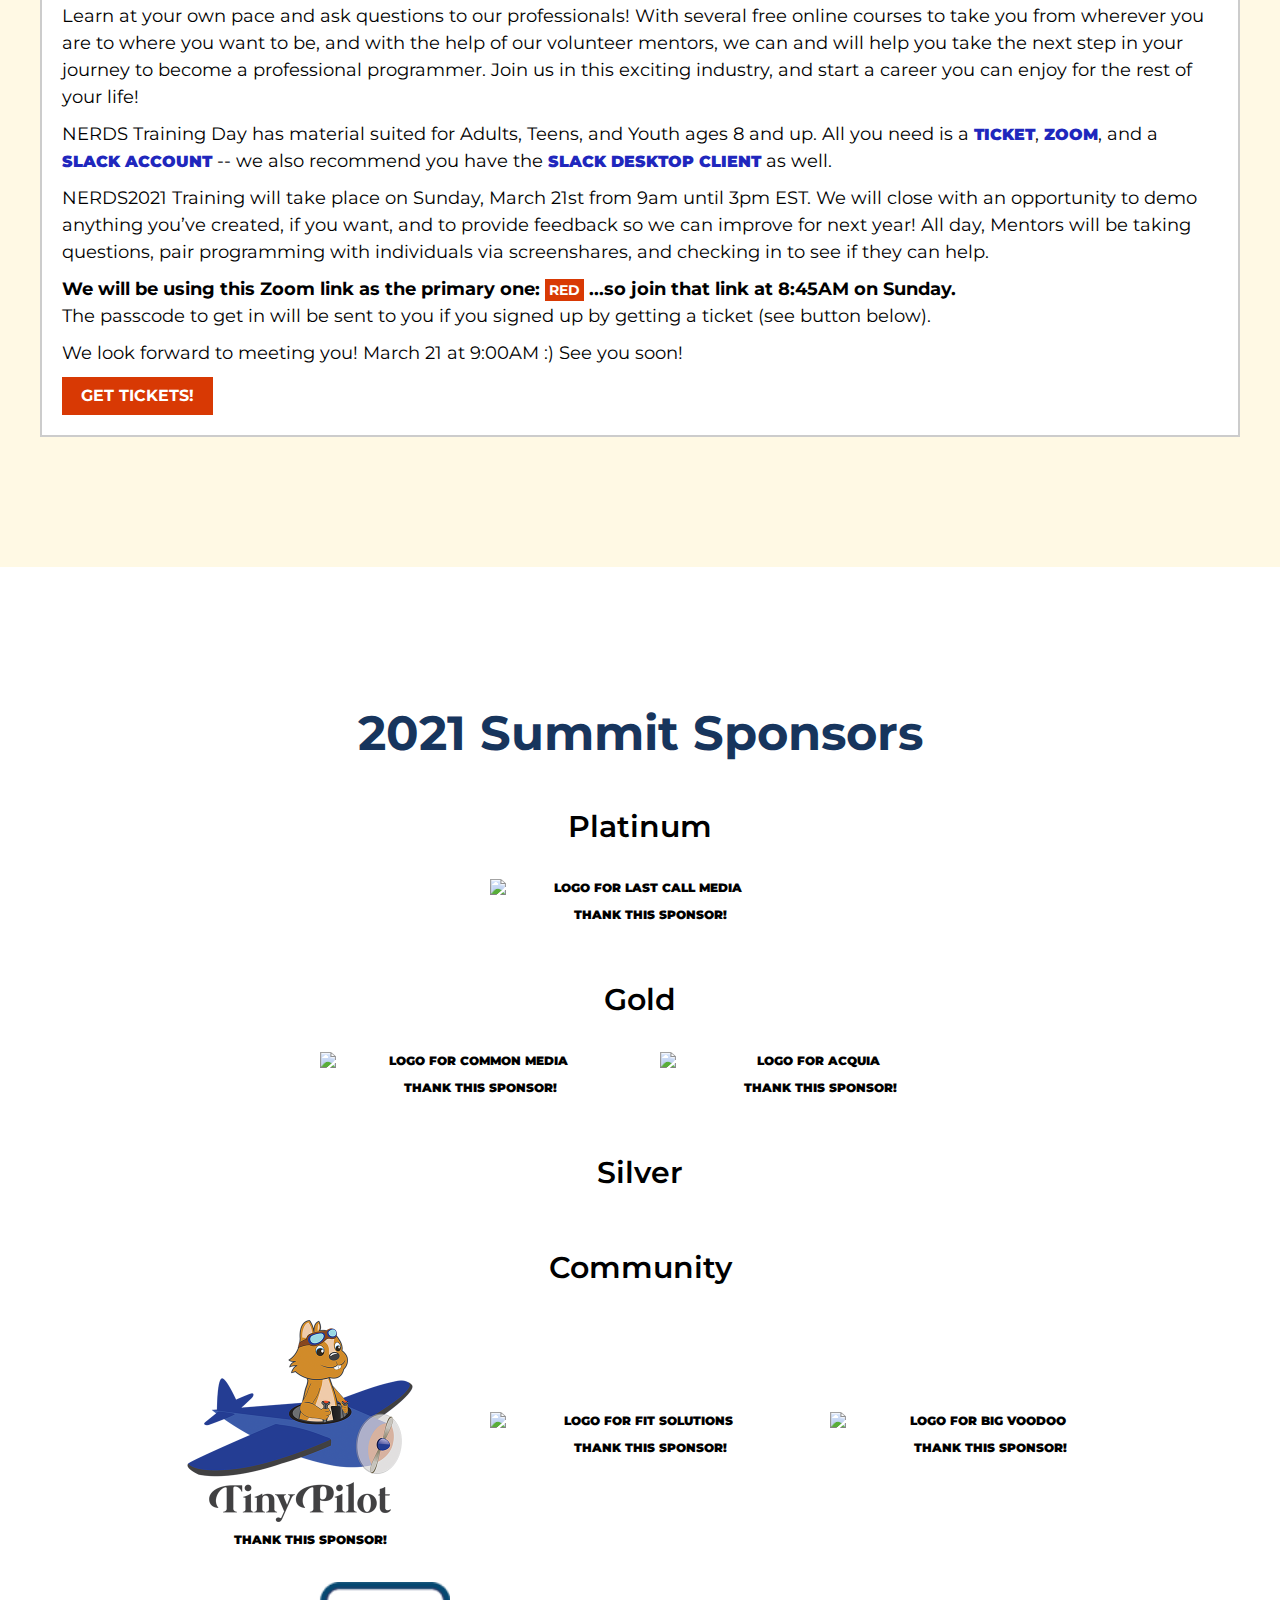
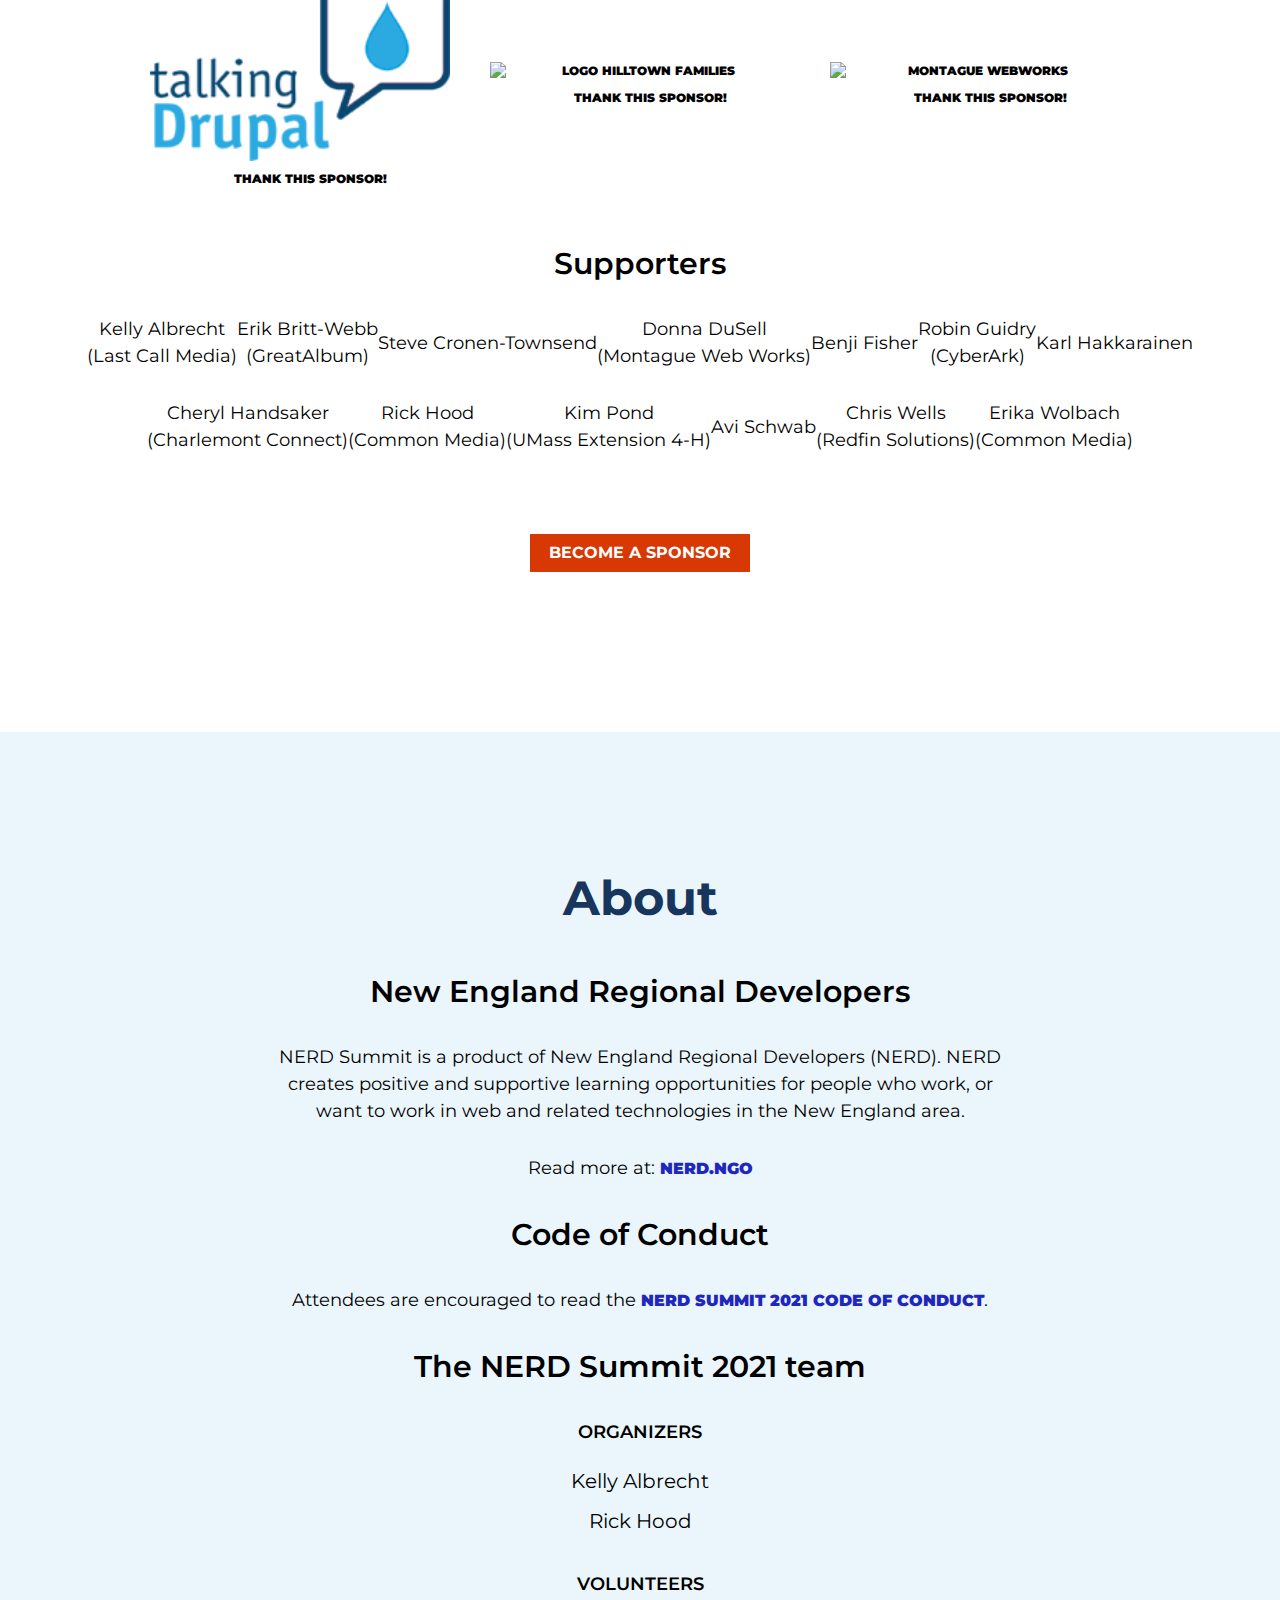
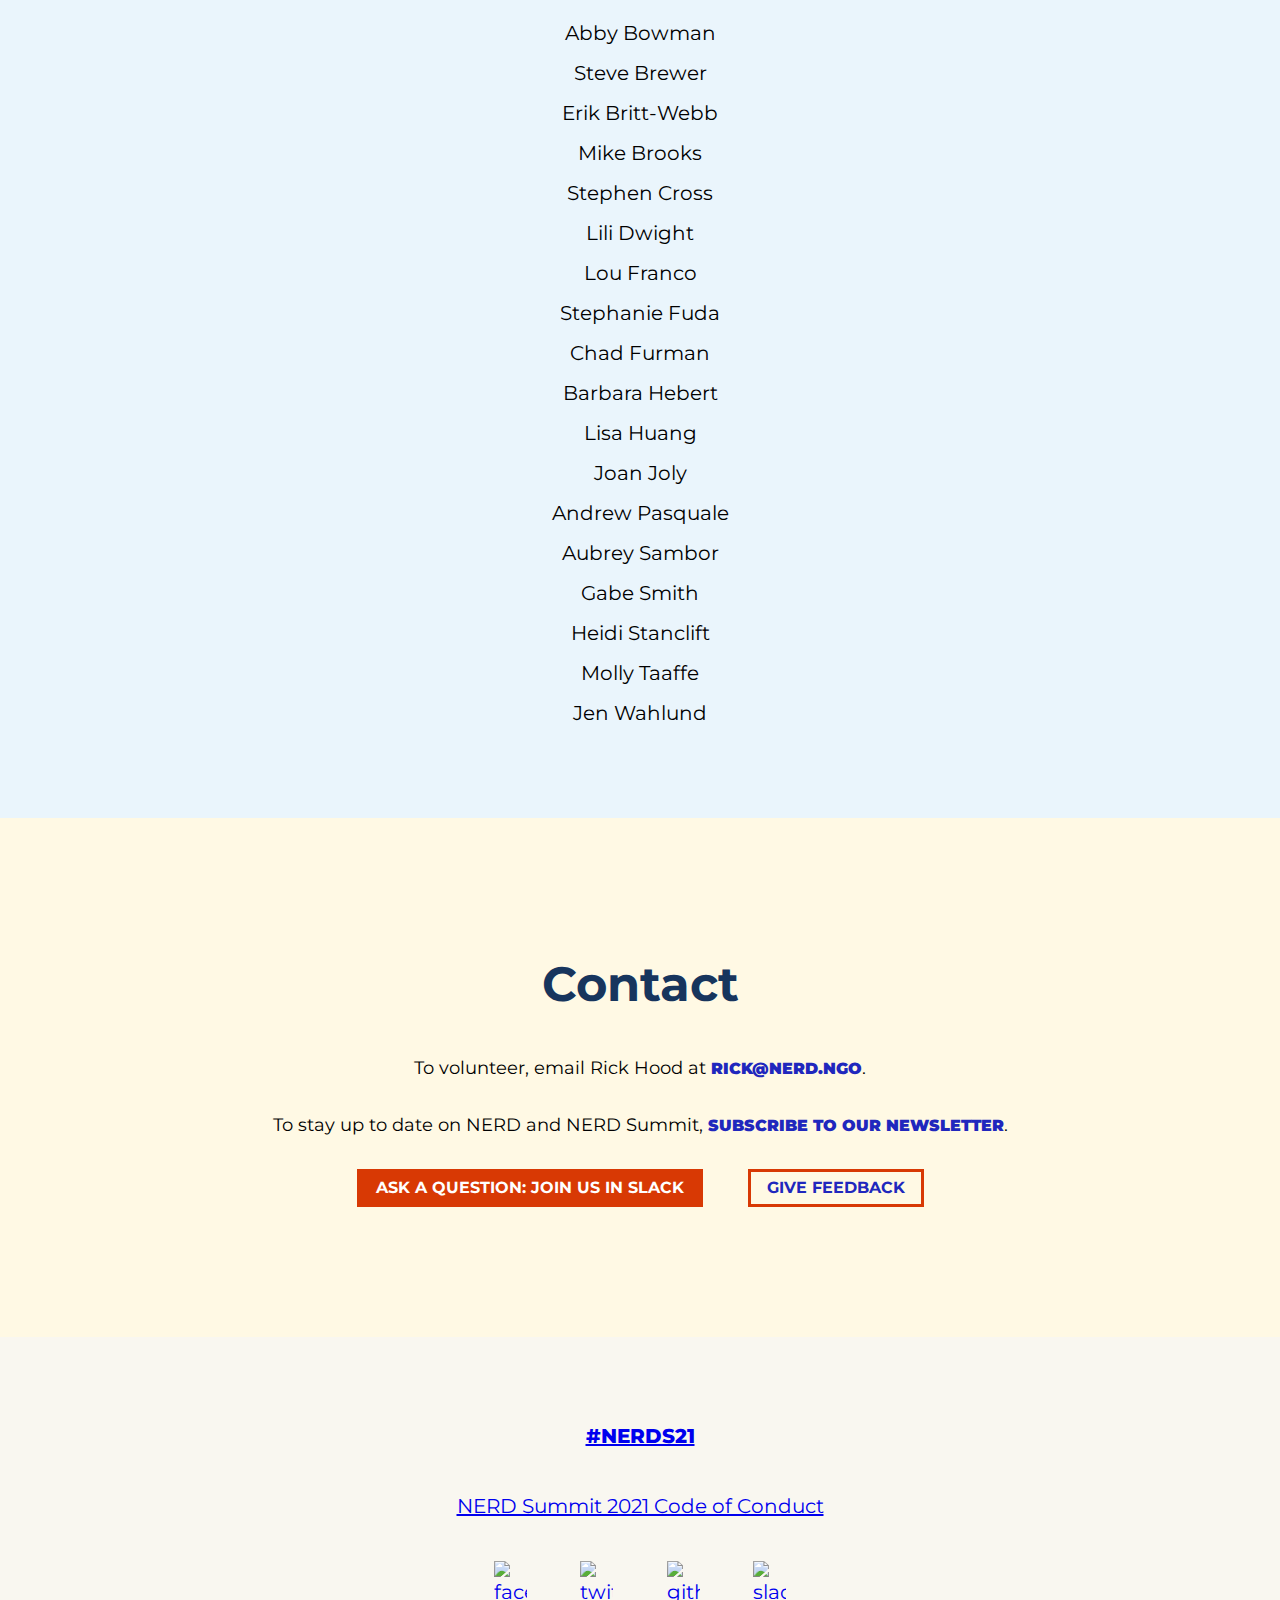
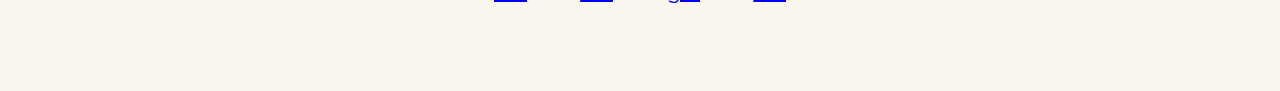
==== commit f66c23fa: "added Lisa Huang removed Leslie Glynn" ====
--- a/index.html
+++ b/index.html
@@ -568,8 +568,8 @@
                 <li>Lou Franco</li>
                 <li>Stephanie Fuda</li>
                 <li>Chad Furman</li>
-                <li>Leslie Glynn </li>
                 <li>Barbara Hebert</li>
+                <li>Lisa Huang</li>
                 <li>Joan Joly</li>  
                 <li>Andrew Pasquale</li>      
                 <li>Aubrey Sambor</li>
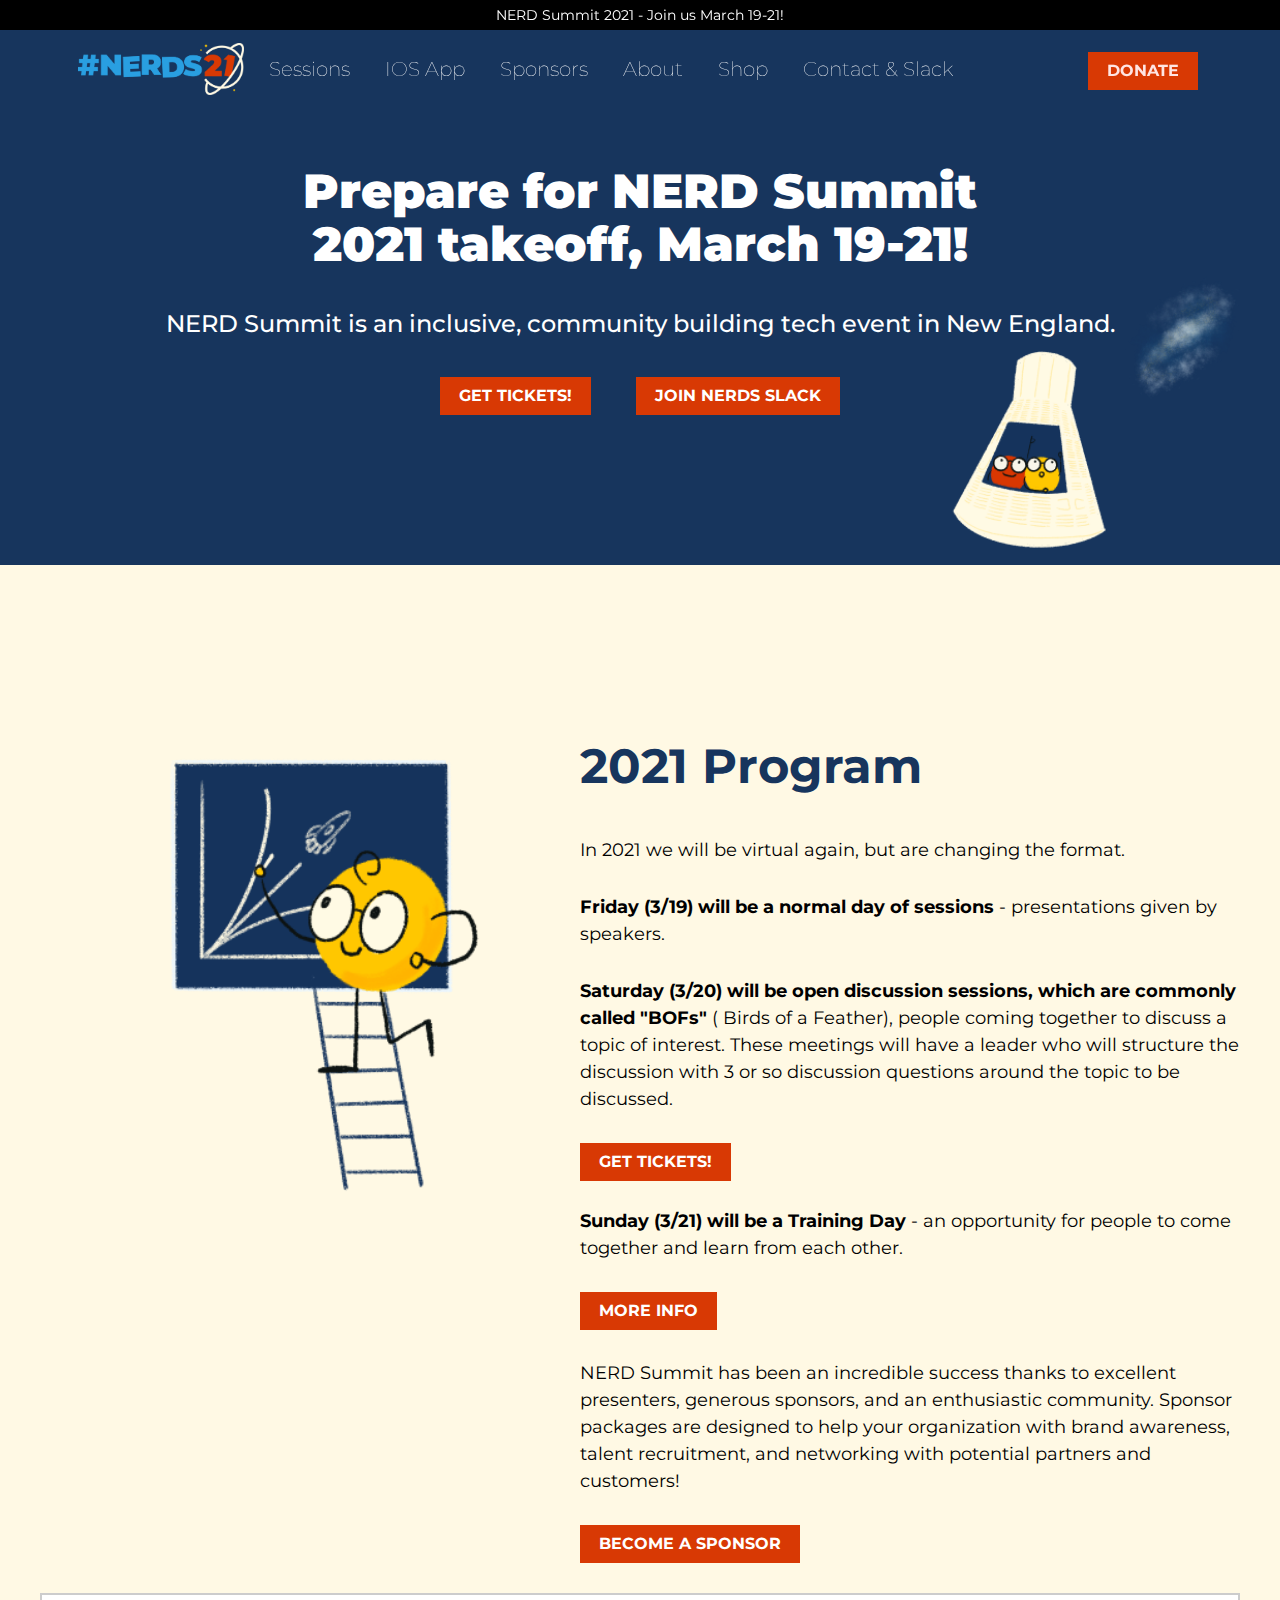
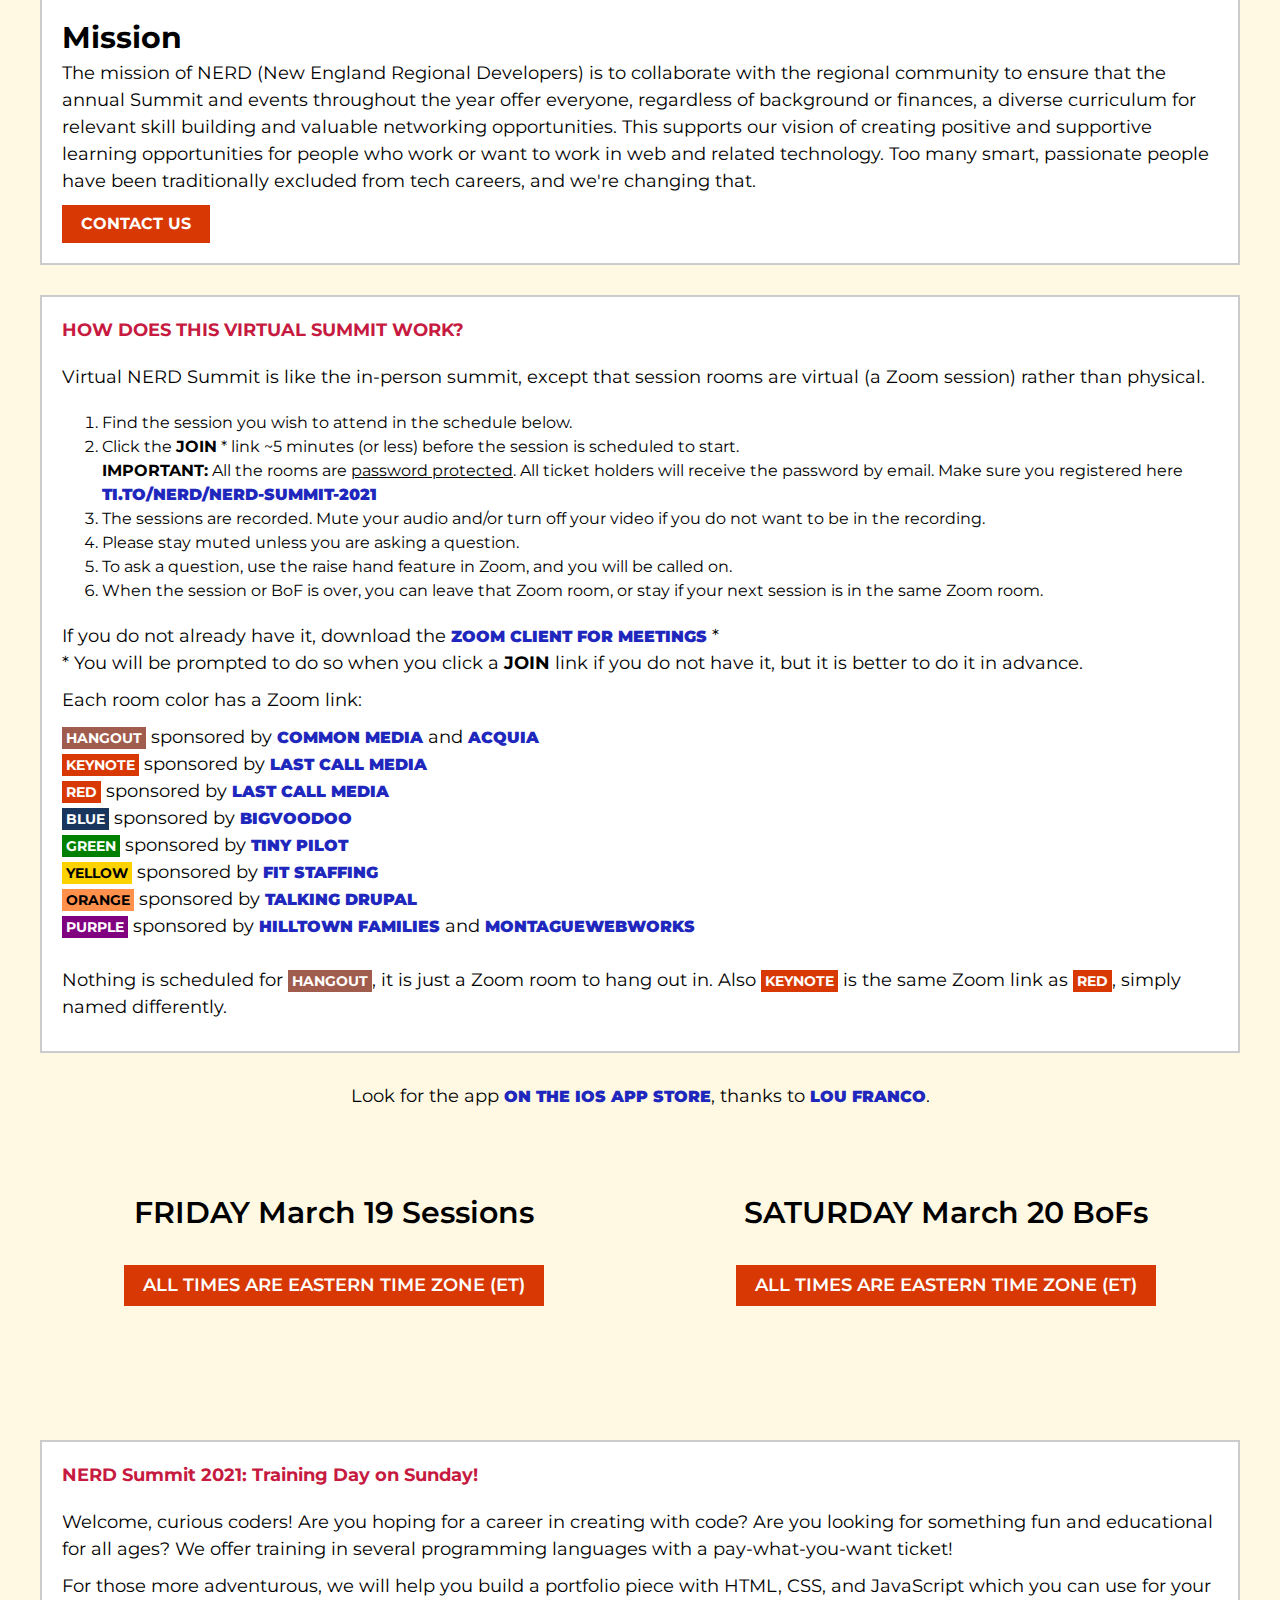
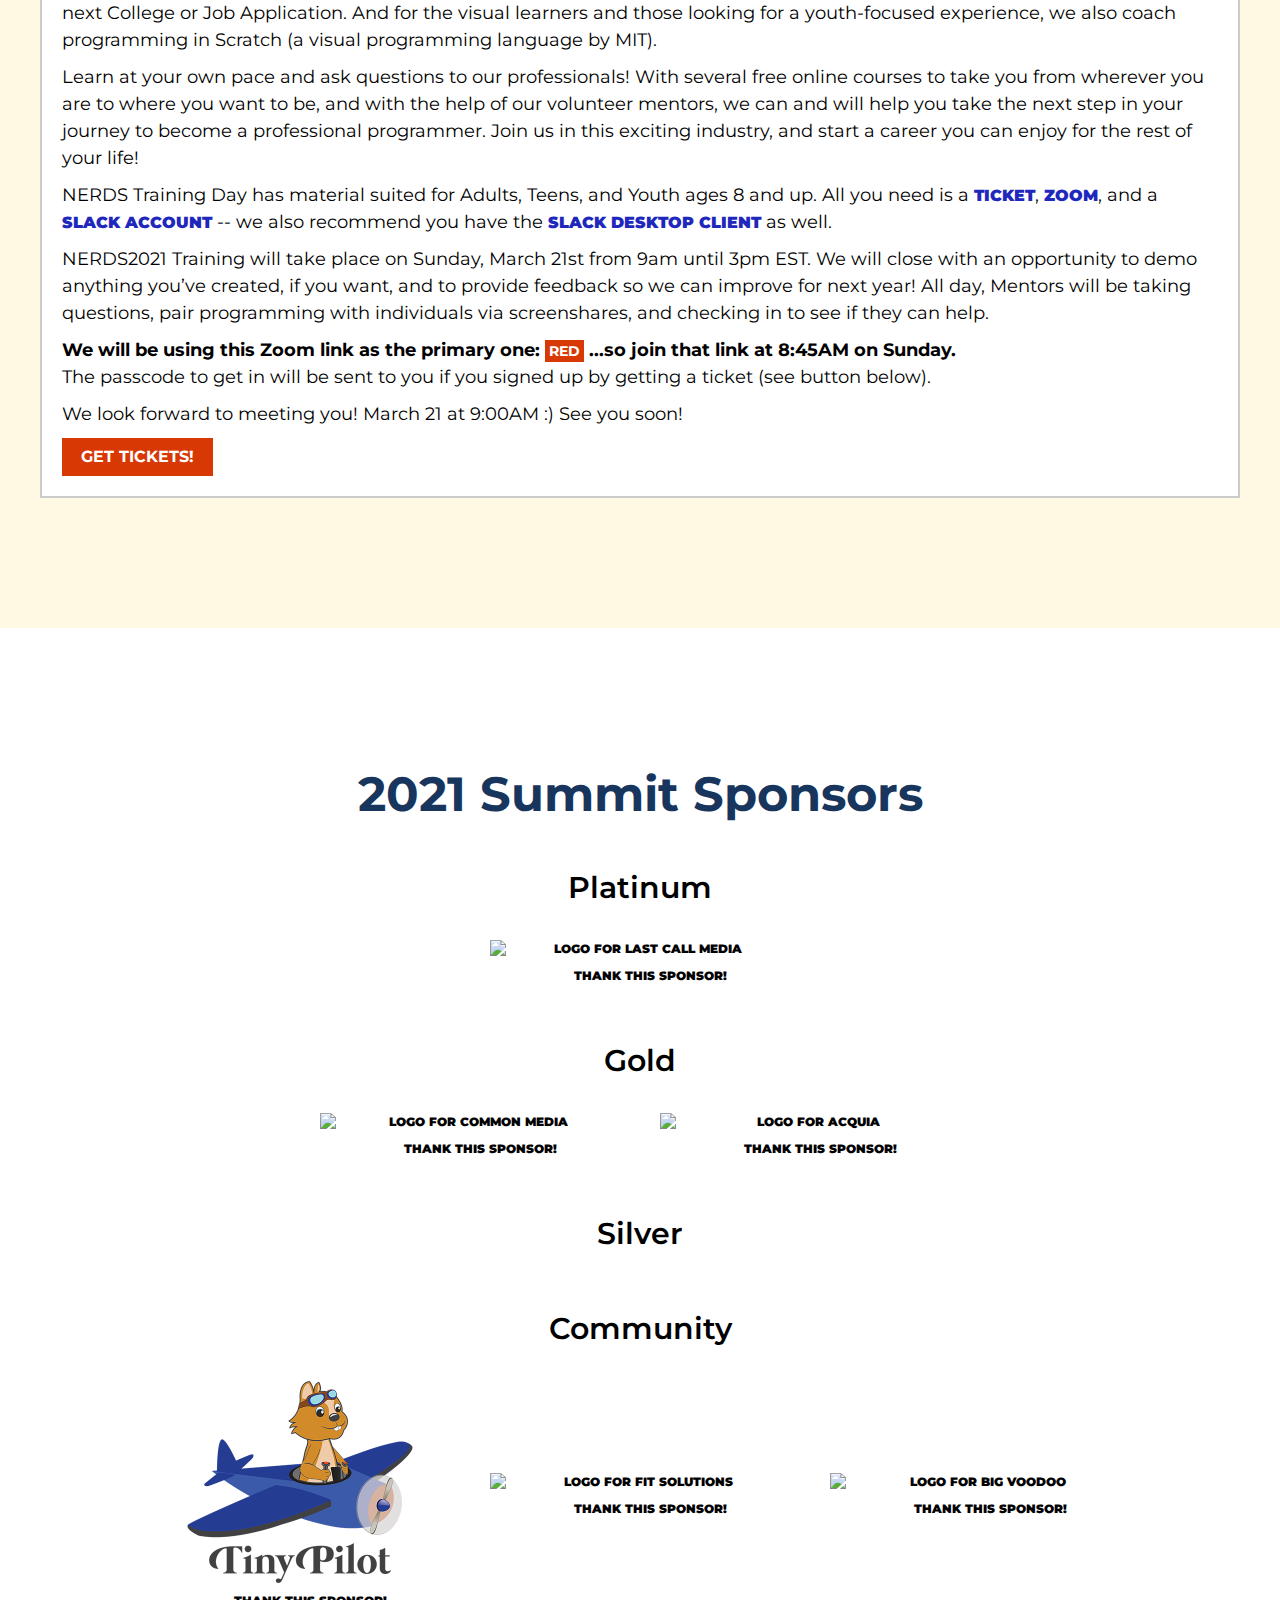
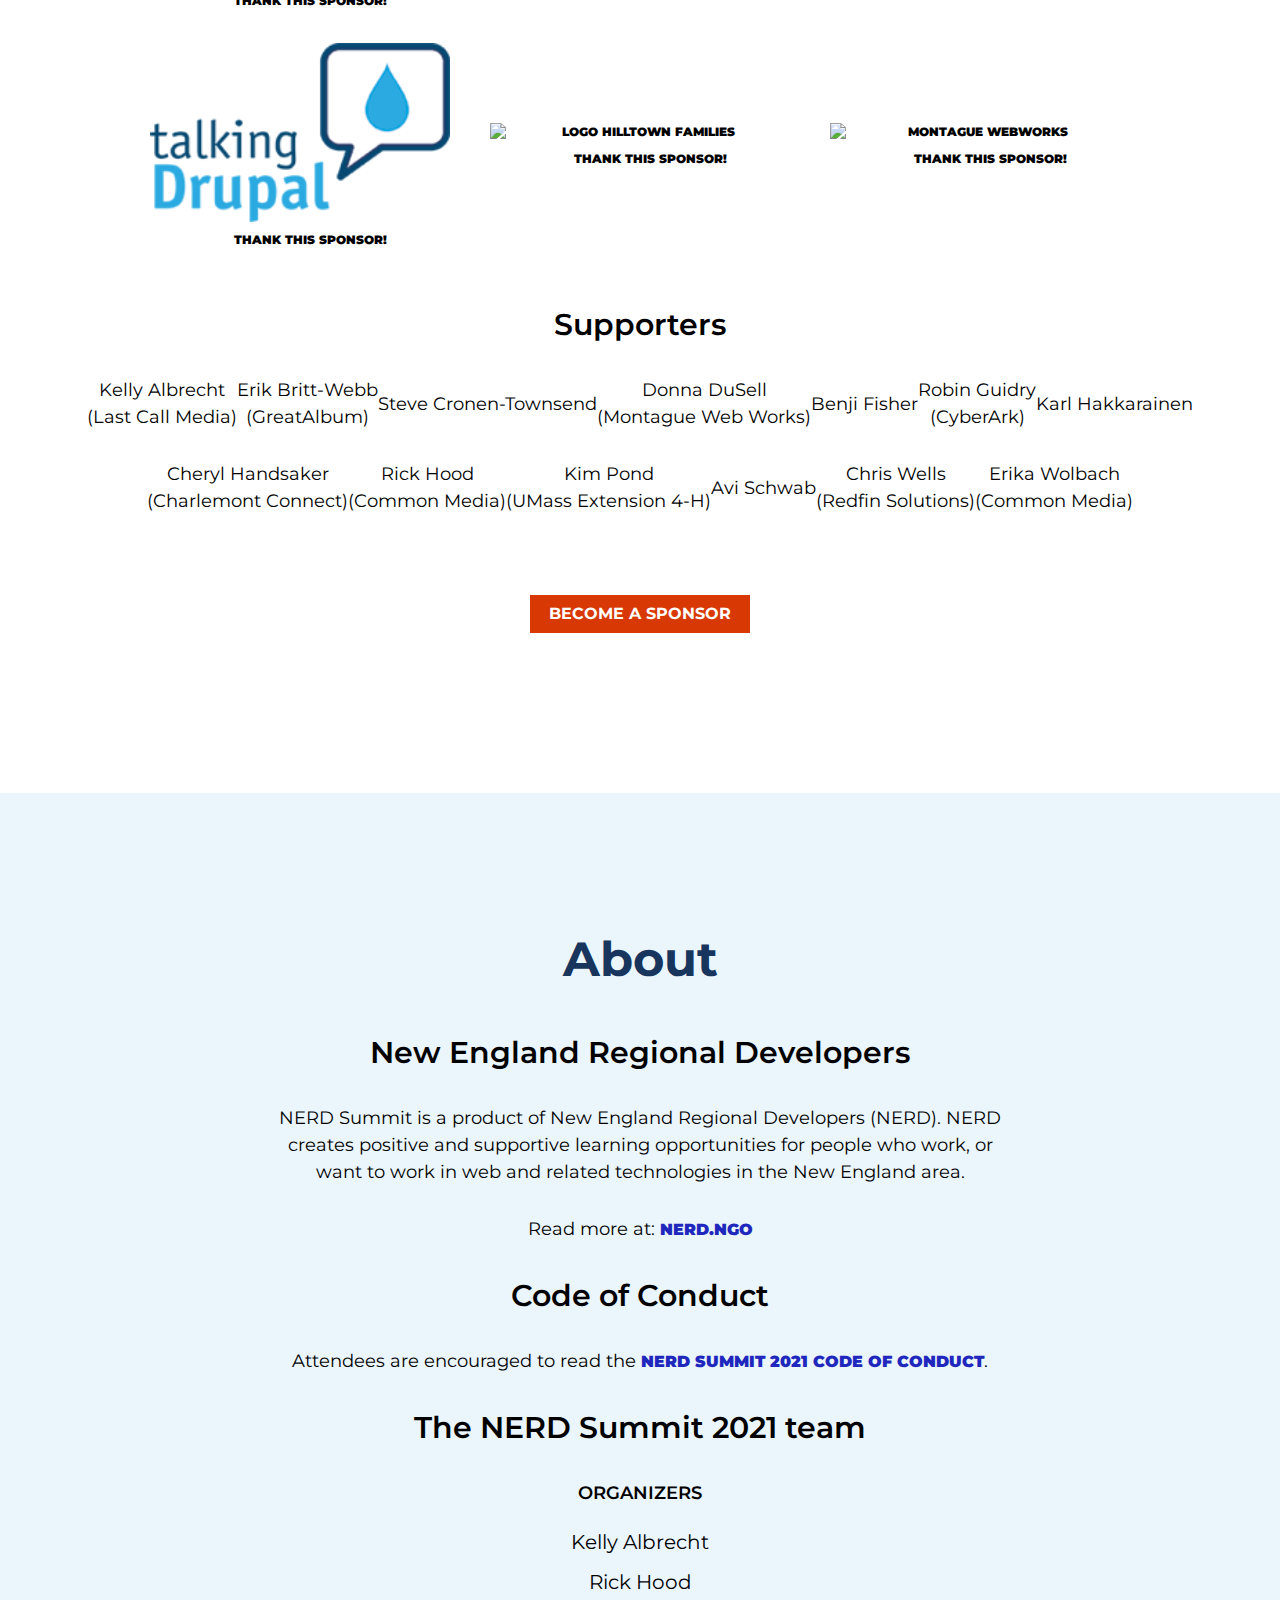
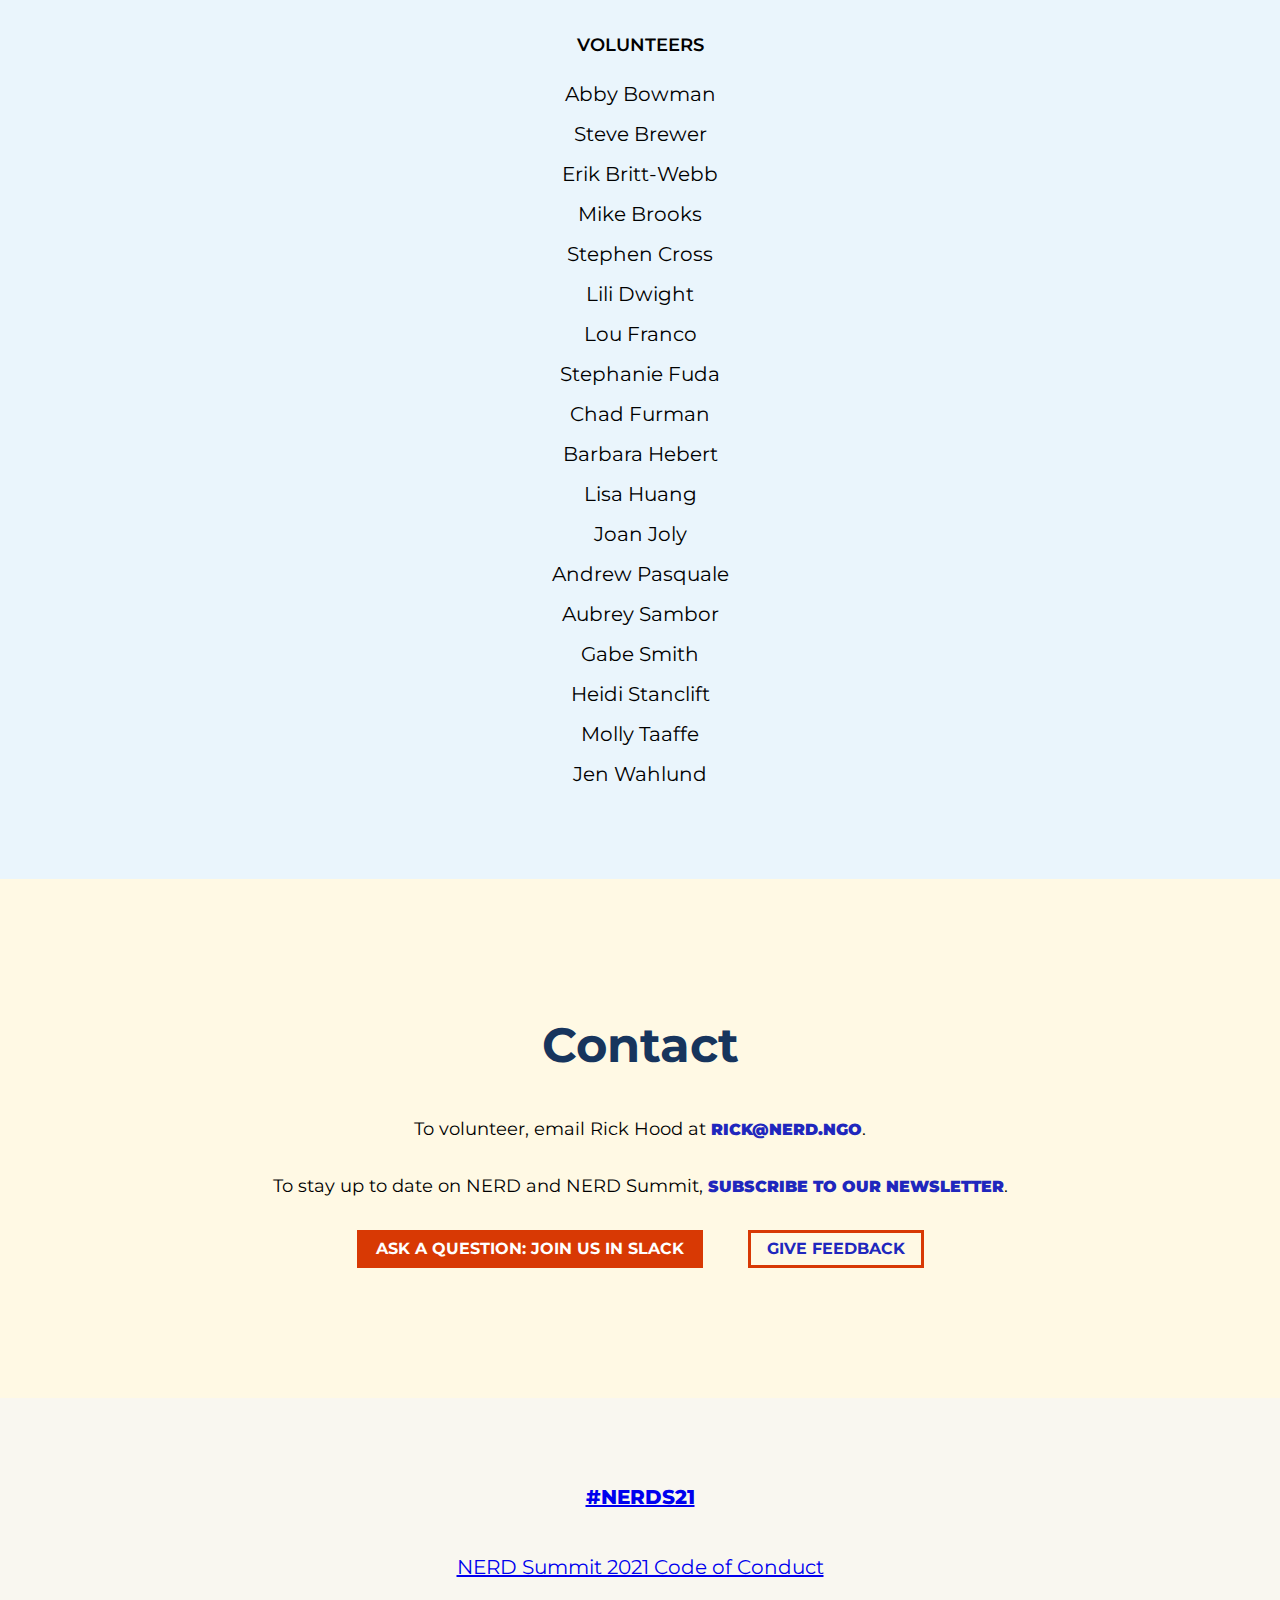
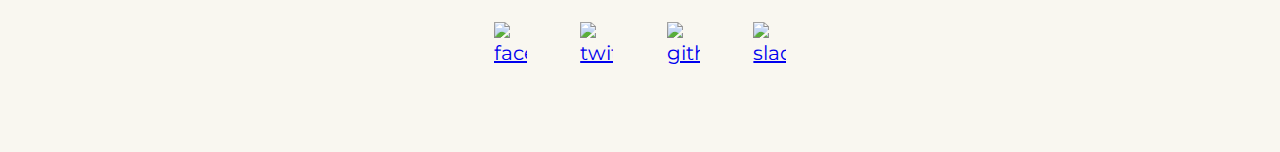
==== commit 2b04acc9: "changed to ET" ====
--- a/index.html
+++ b/index.html
@@ -187,7 +187,7 @@
             <div class="timeslot day-1">
               <h3 class="billboard__subheader" class="day">FRIDAY March 19 Sessions</h3>
                 <!-- <a class="billboard__button billboard__button--primary" href="https://www.youtube.com/nerdsummit" target="blank">Click the VIEW VIDEO links in each session below, or click this to see all NERD Summit videos.</a> -->
-                 <!-- <h4 class="billboard__button billboard__button--primary">SCHEDULE IS TENTATIVE -- FINAL BY MARCH 15</h4> -->
+                 <h4 class="billboard__button billboard__button--primary">All times are Eastern Time Zone (ET)</h4> 
 
               <div class="inner">
                 <div id="Day-1"></div>
@@ -198,7 +198,7 @@
             <div class="timeslot day-2">
               <h3 class="billboard__subheader" class="day">SATURDAY March 20 BoFs</h3>
                <!--  <a class="billboard__button billboard__button--primary" href="https://www.youtube.com/nerdsummit" target="blank">Click the VIEW VIDEO links in each session below, or click this to see all NERD Summit videos.</a> -->
-               <!--  <h4 class="billboard__button billboard__button--primary">SCHEDULE IS TENTATIVE -- FINAL BY MARCH 15</h4> -->
+                 <h4 class="billboard__button billboard__button--primary">All times are Eastern Time Zone (ET)</h4> 
 
               <div class="inner">
                 <div id="Day-2"></div>
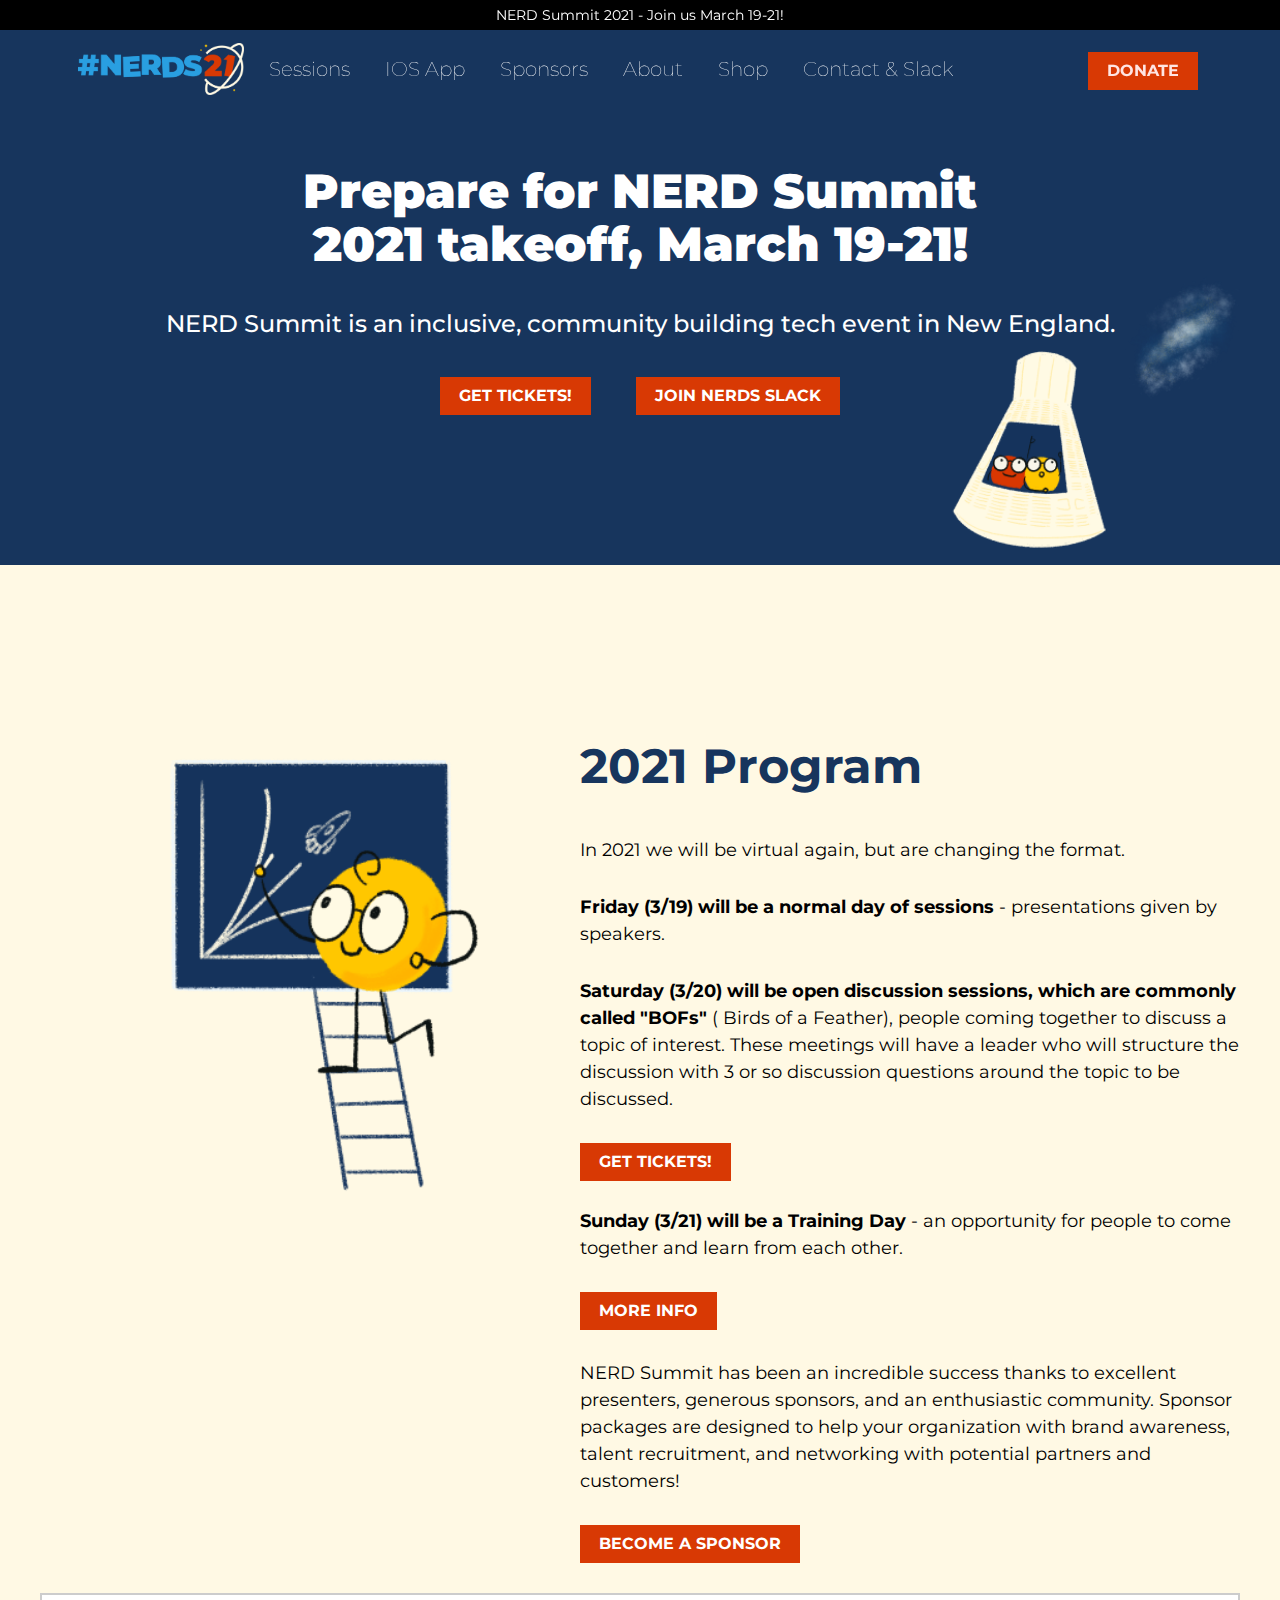
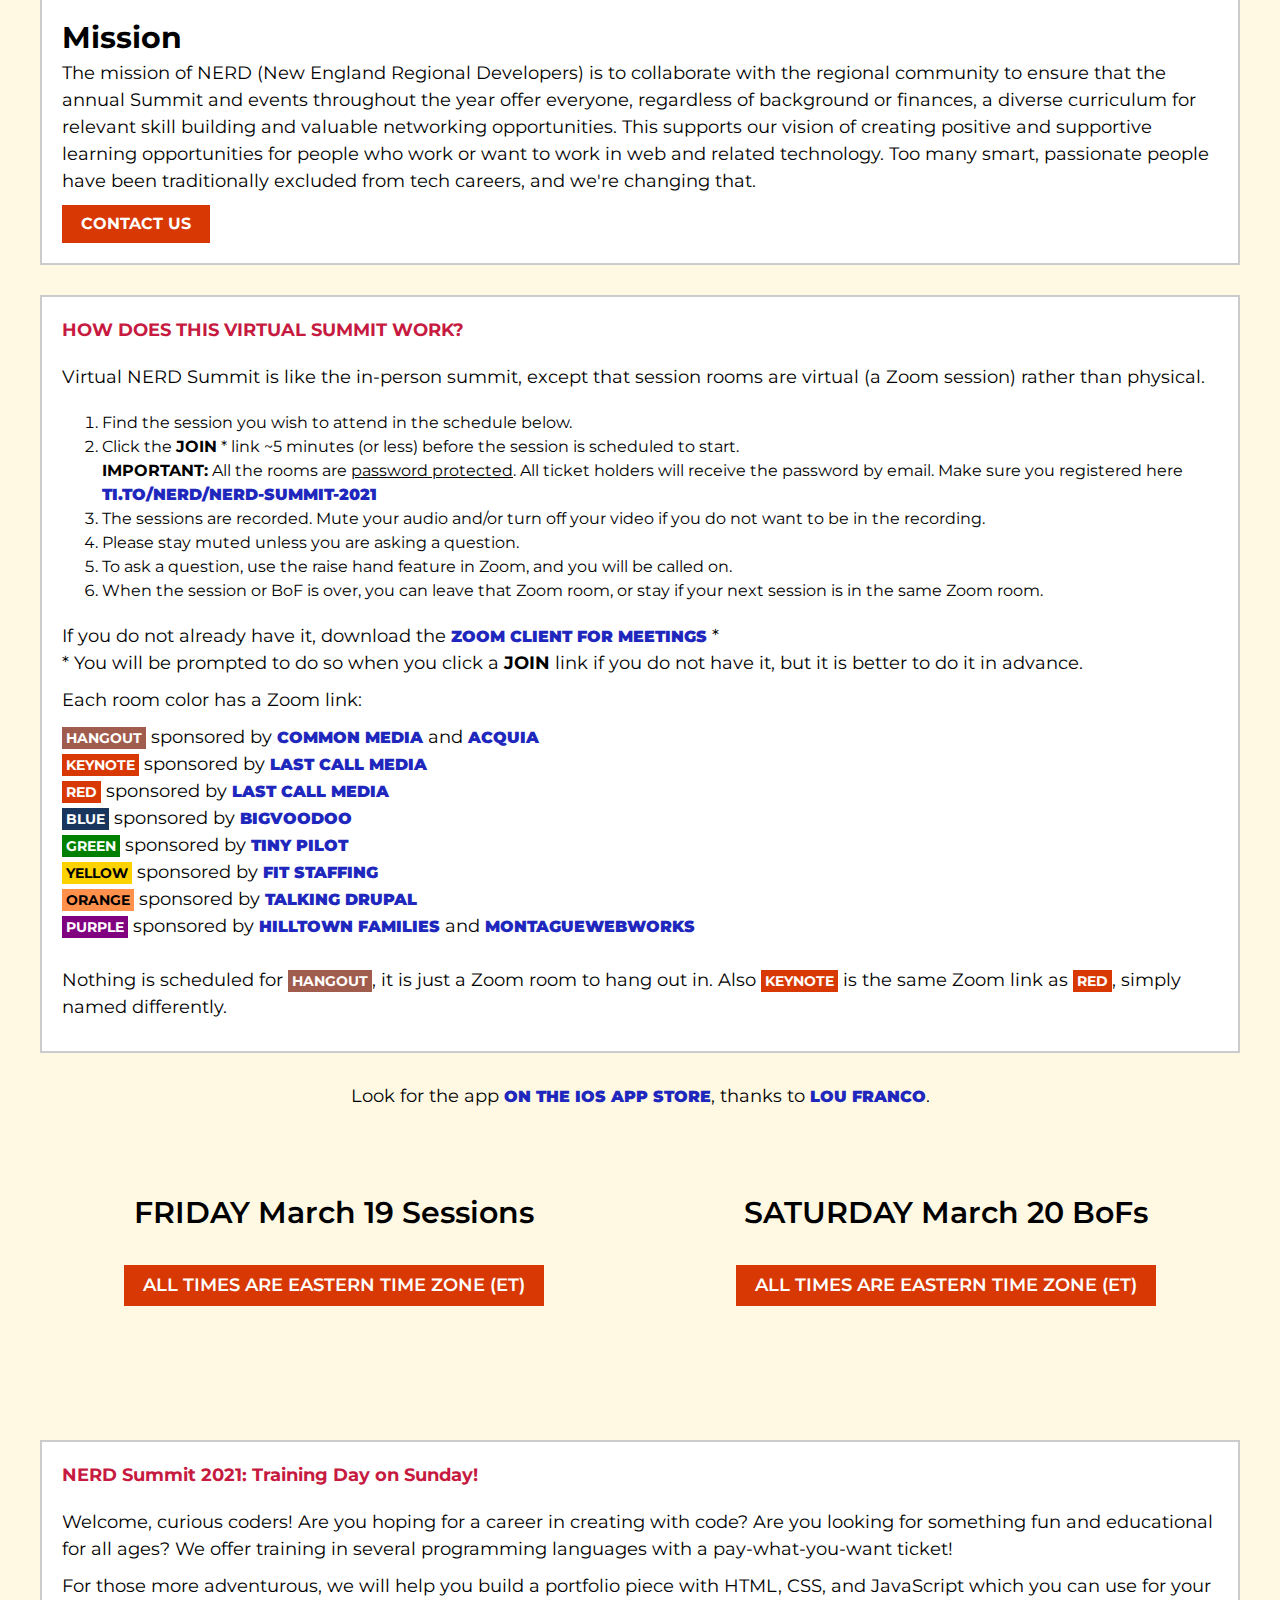
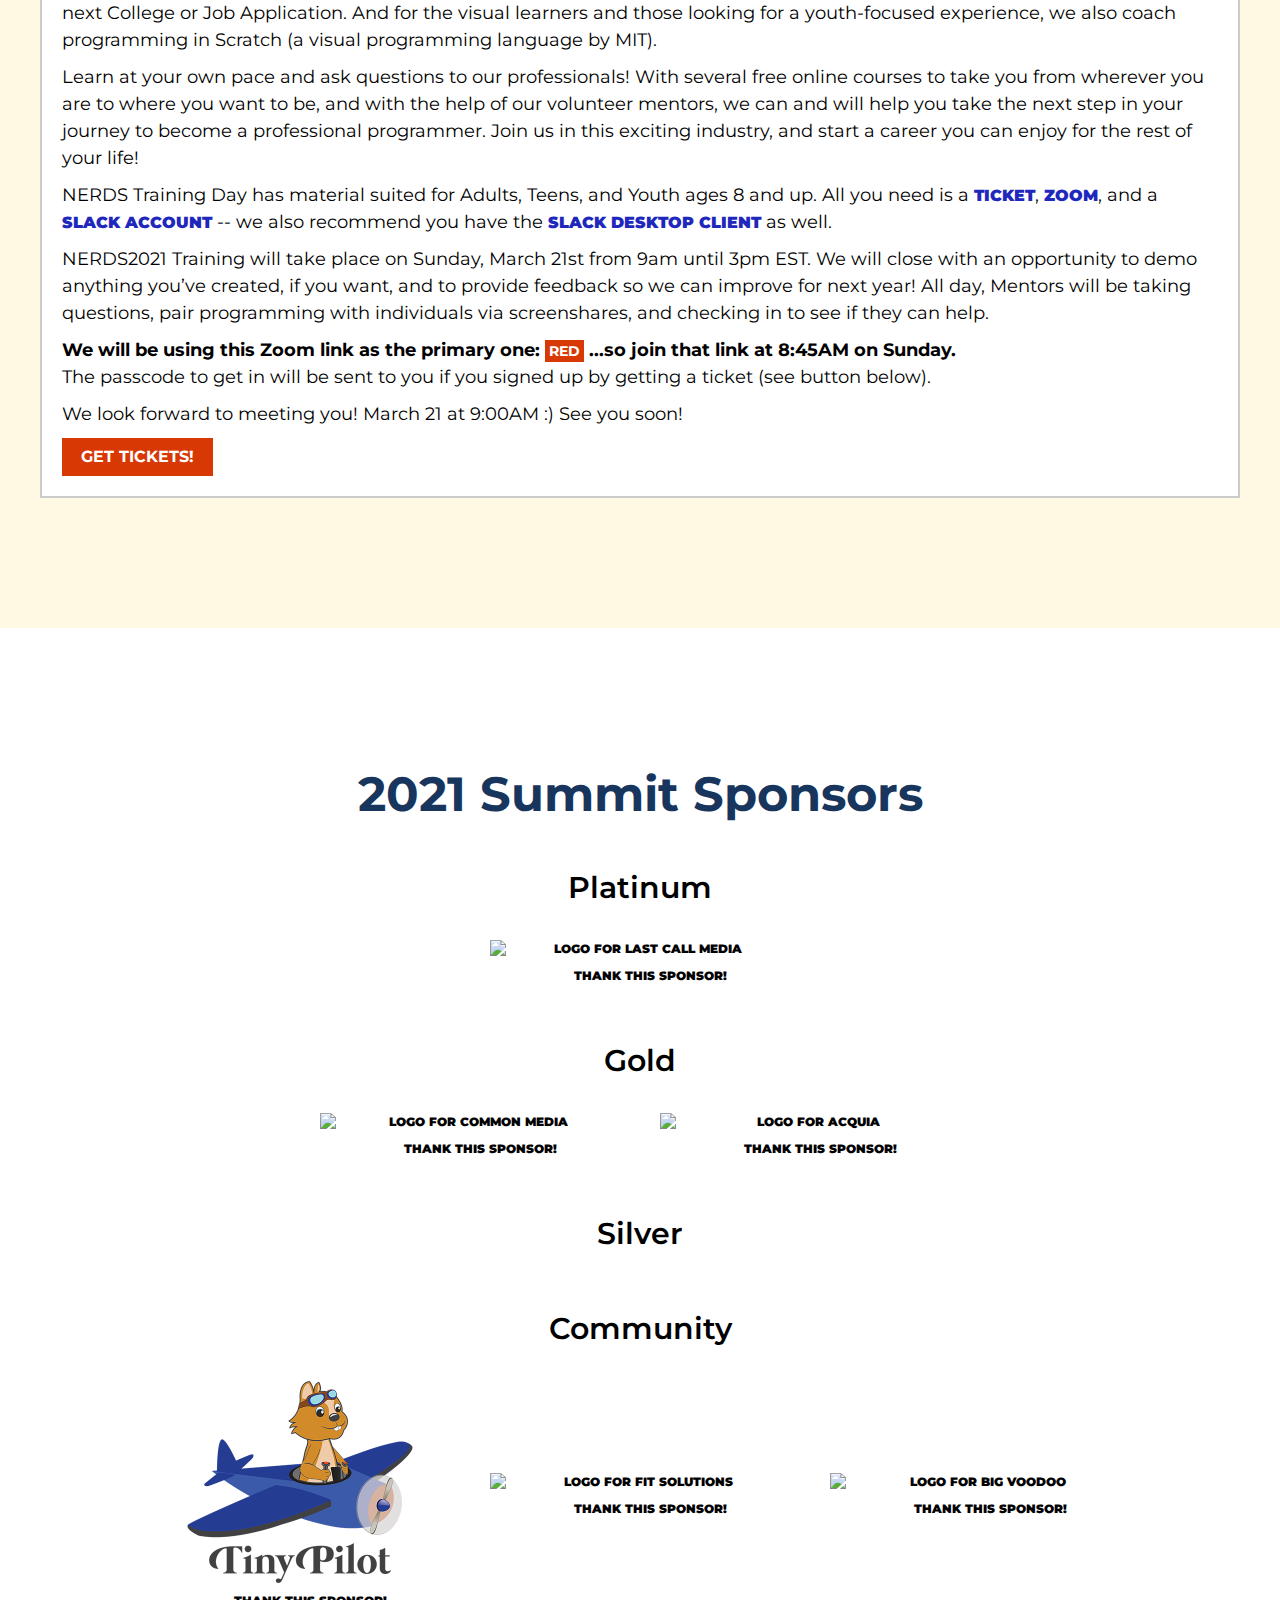
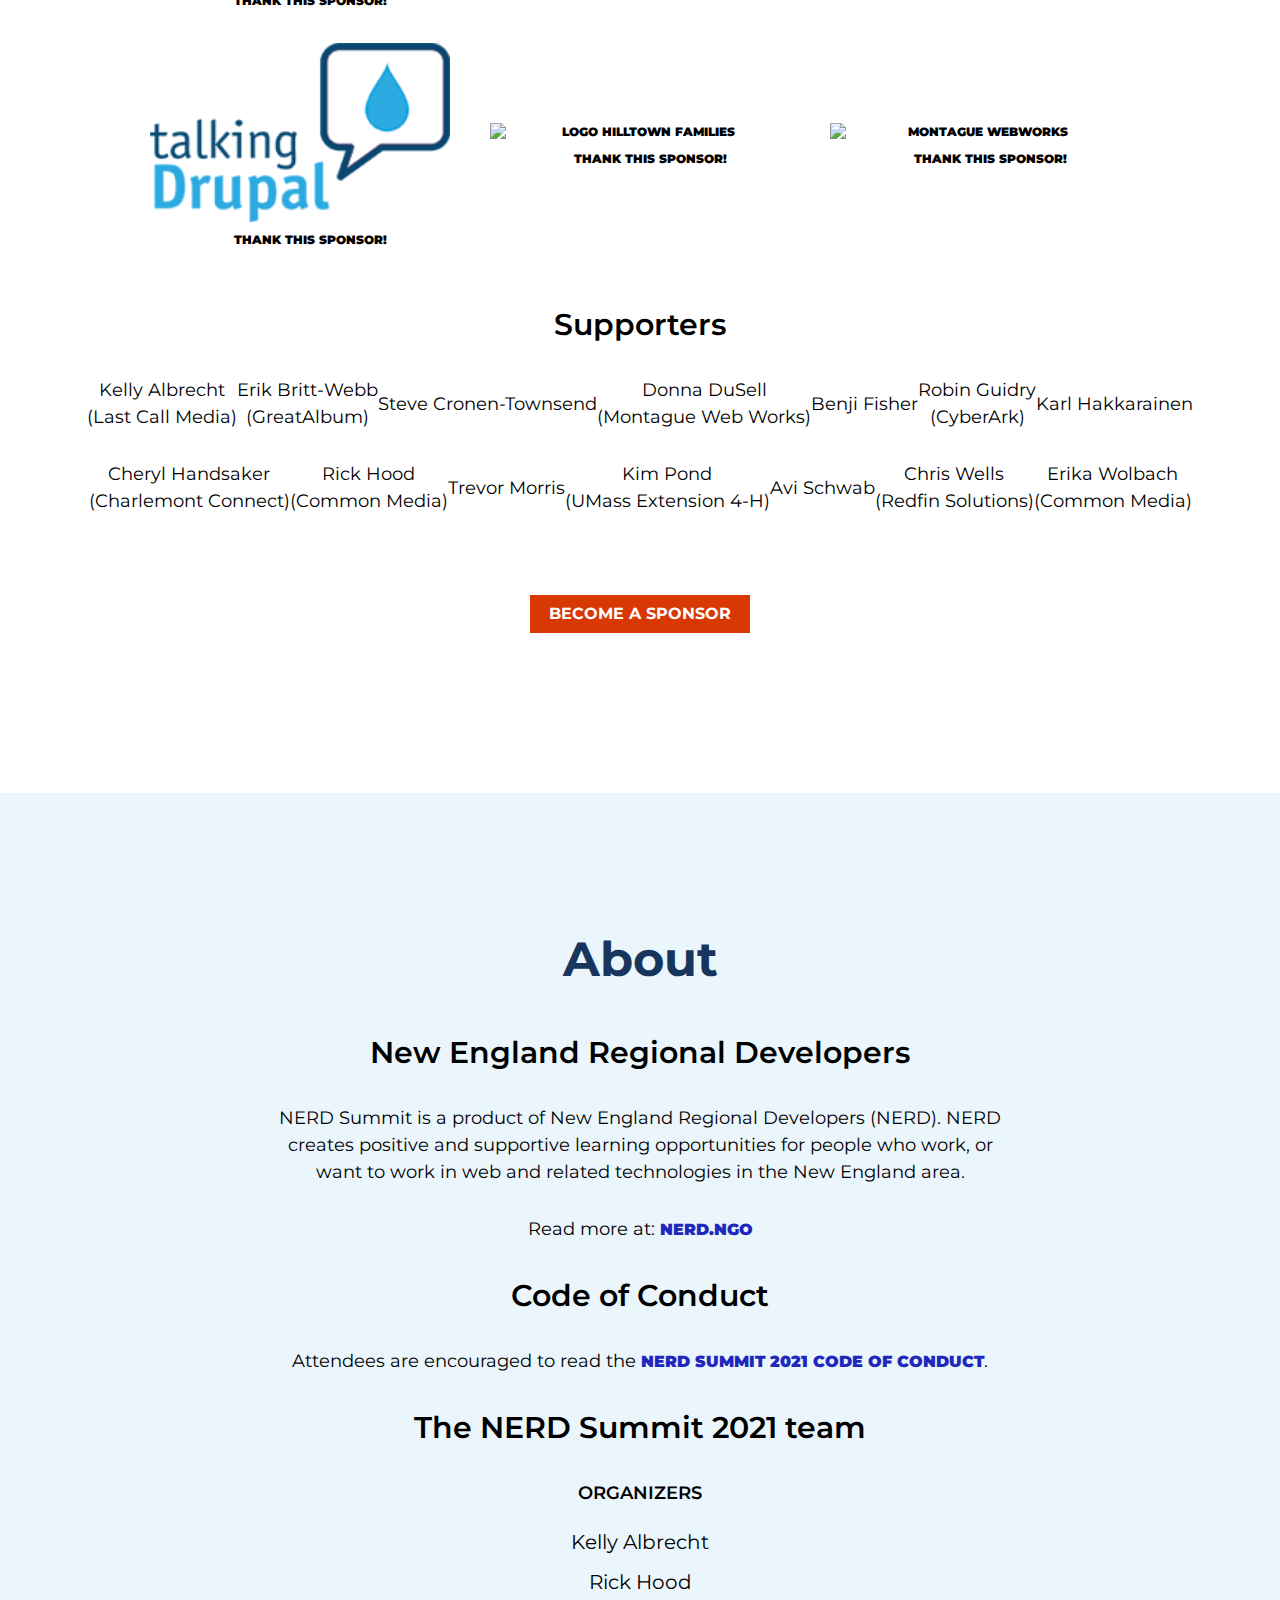
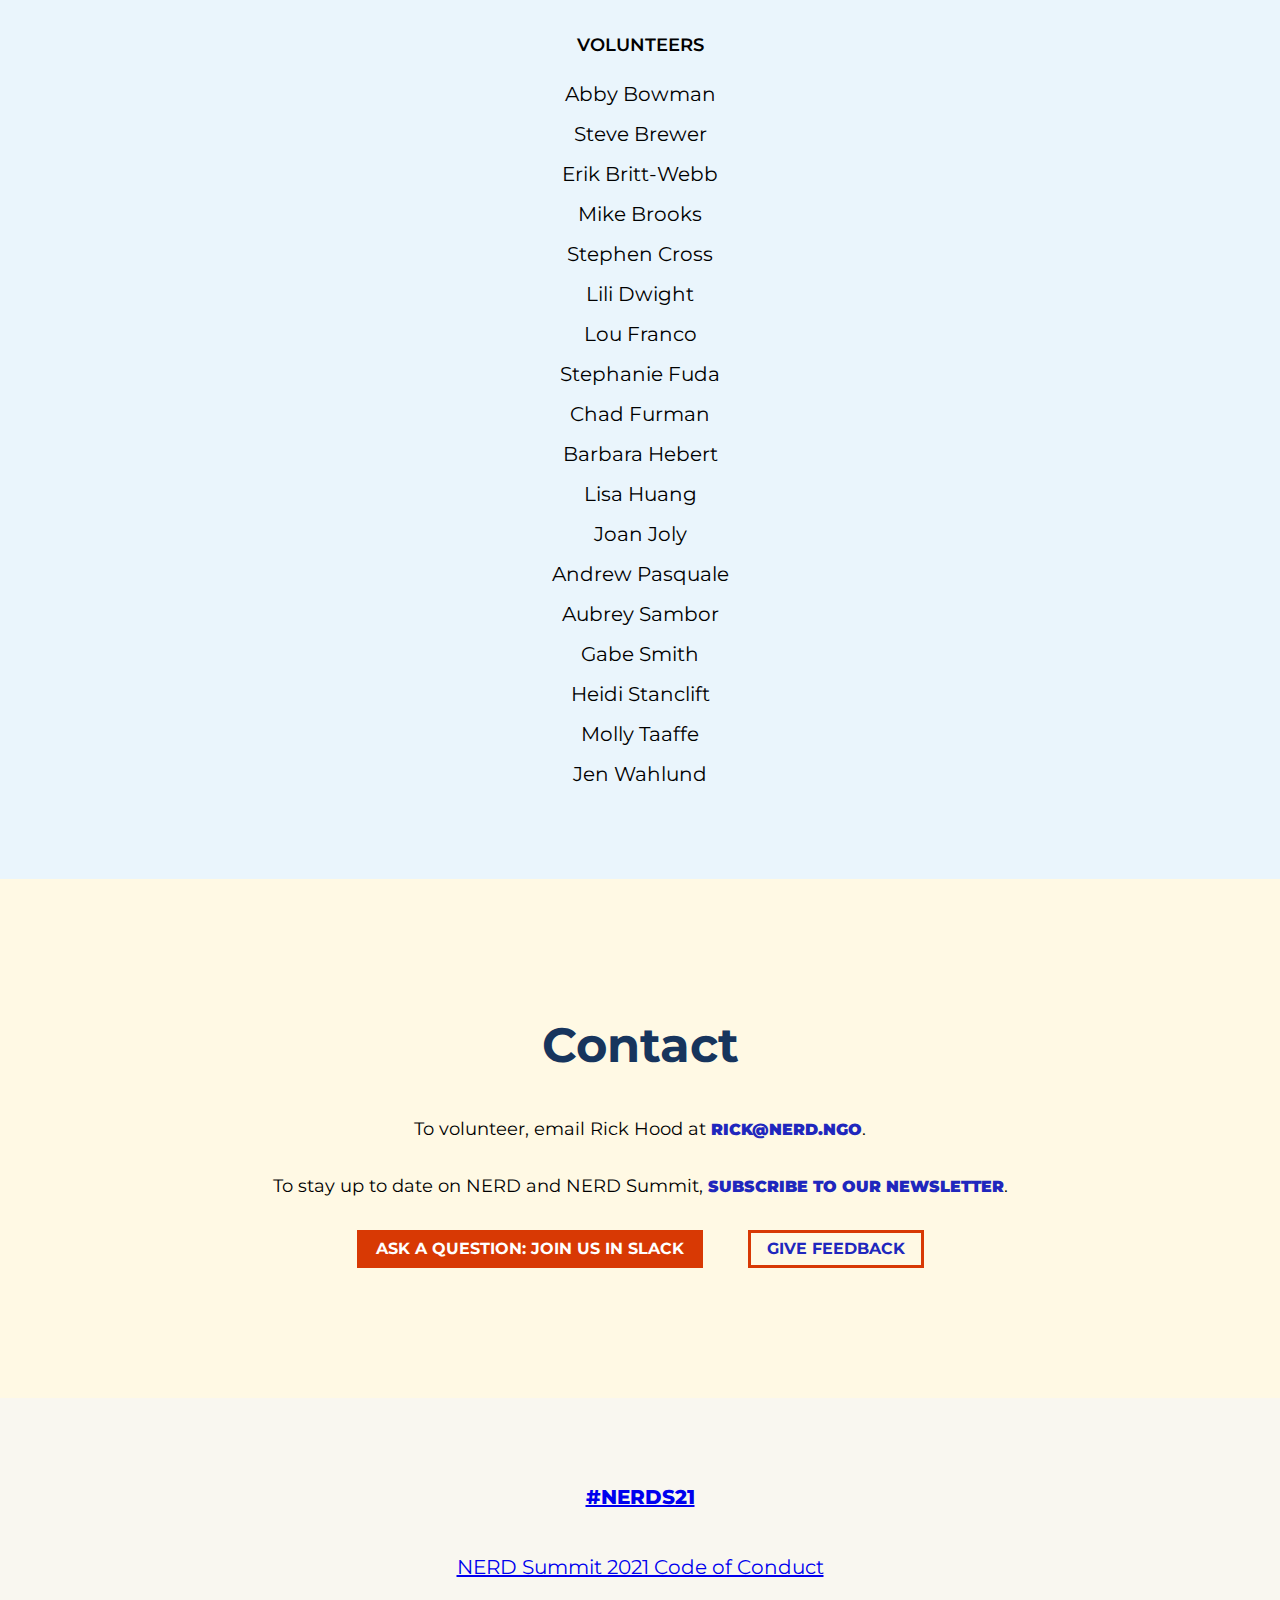
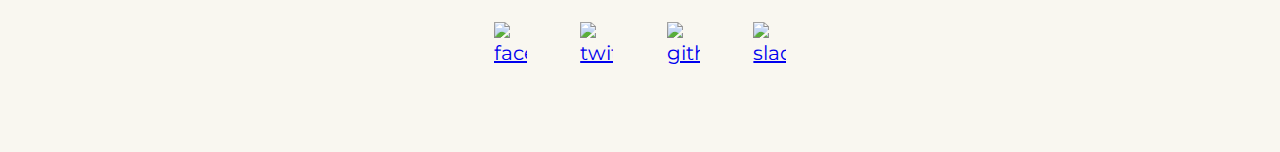
==== commit 66f73472: "added Trevor Morris" ====
--- a/index.html
+++ b/index.html
@@ -366,6 +366,9 @@
             <p>Rick Hood <br> (Common Media)</p>
           </div>    
           <div class="supporter">
+            <p>Trevor Morris</p>
+          </div>  
+          <div class="supporter">
             <p>Kim Pond <br>(UMass Extension 4-H)</p>
           </div>  
           <div class="supporter">
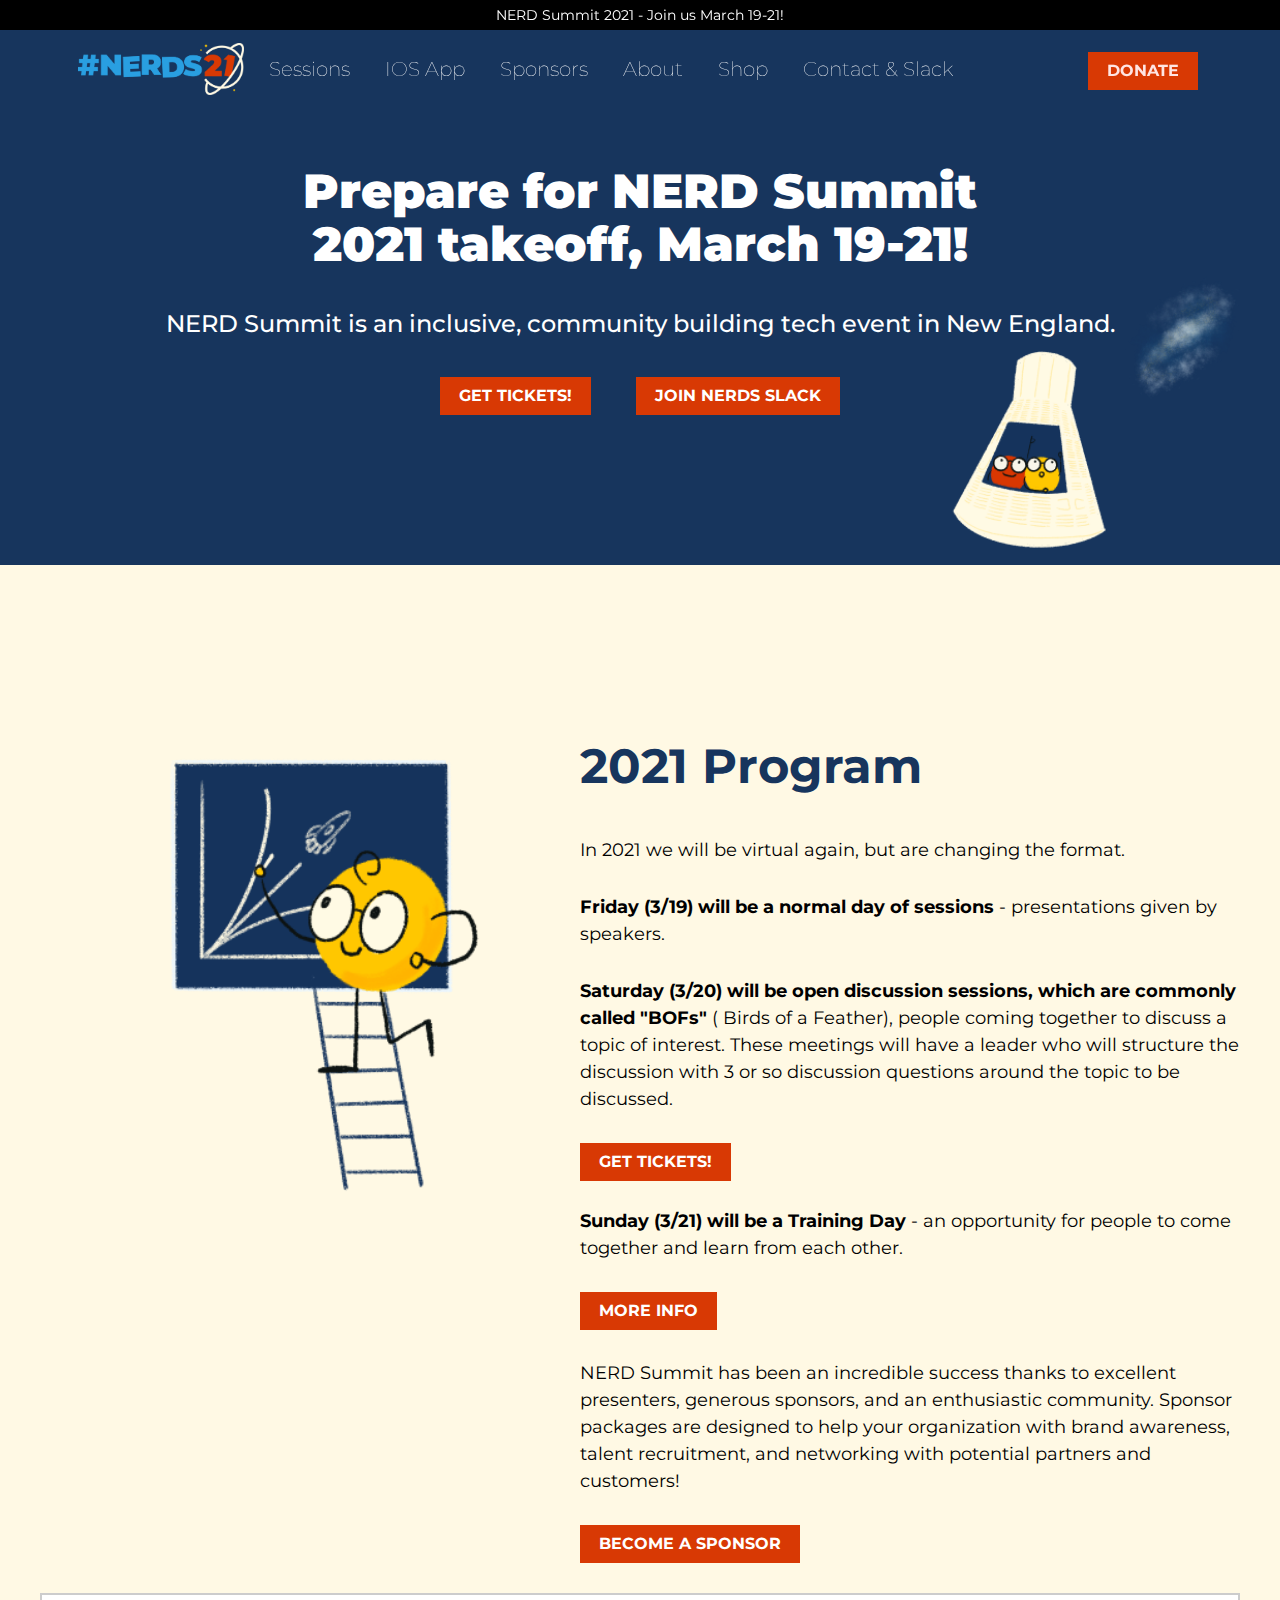
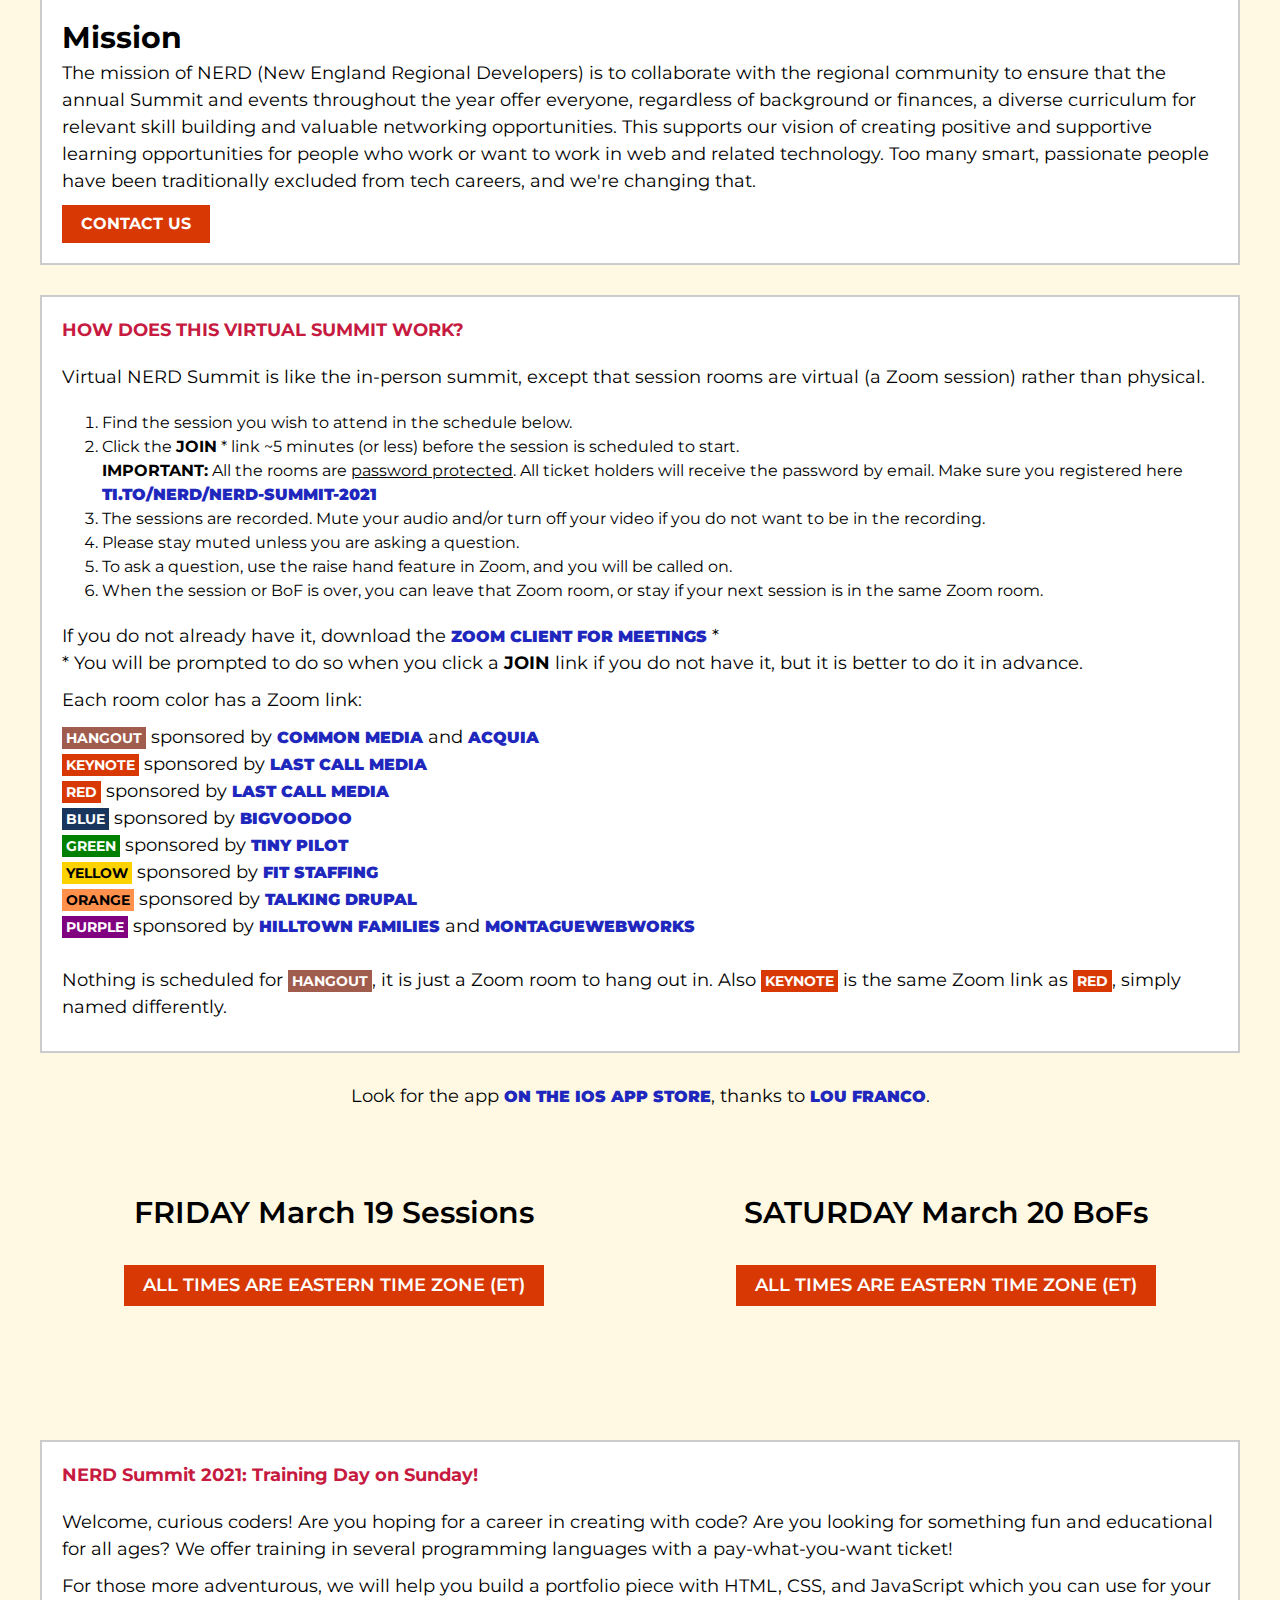
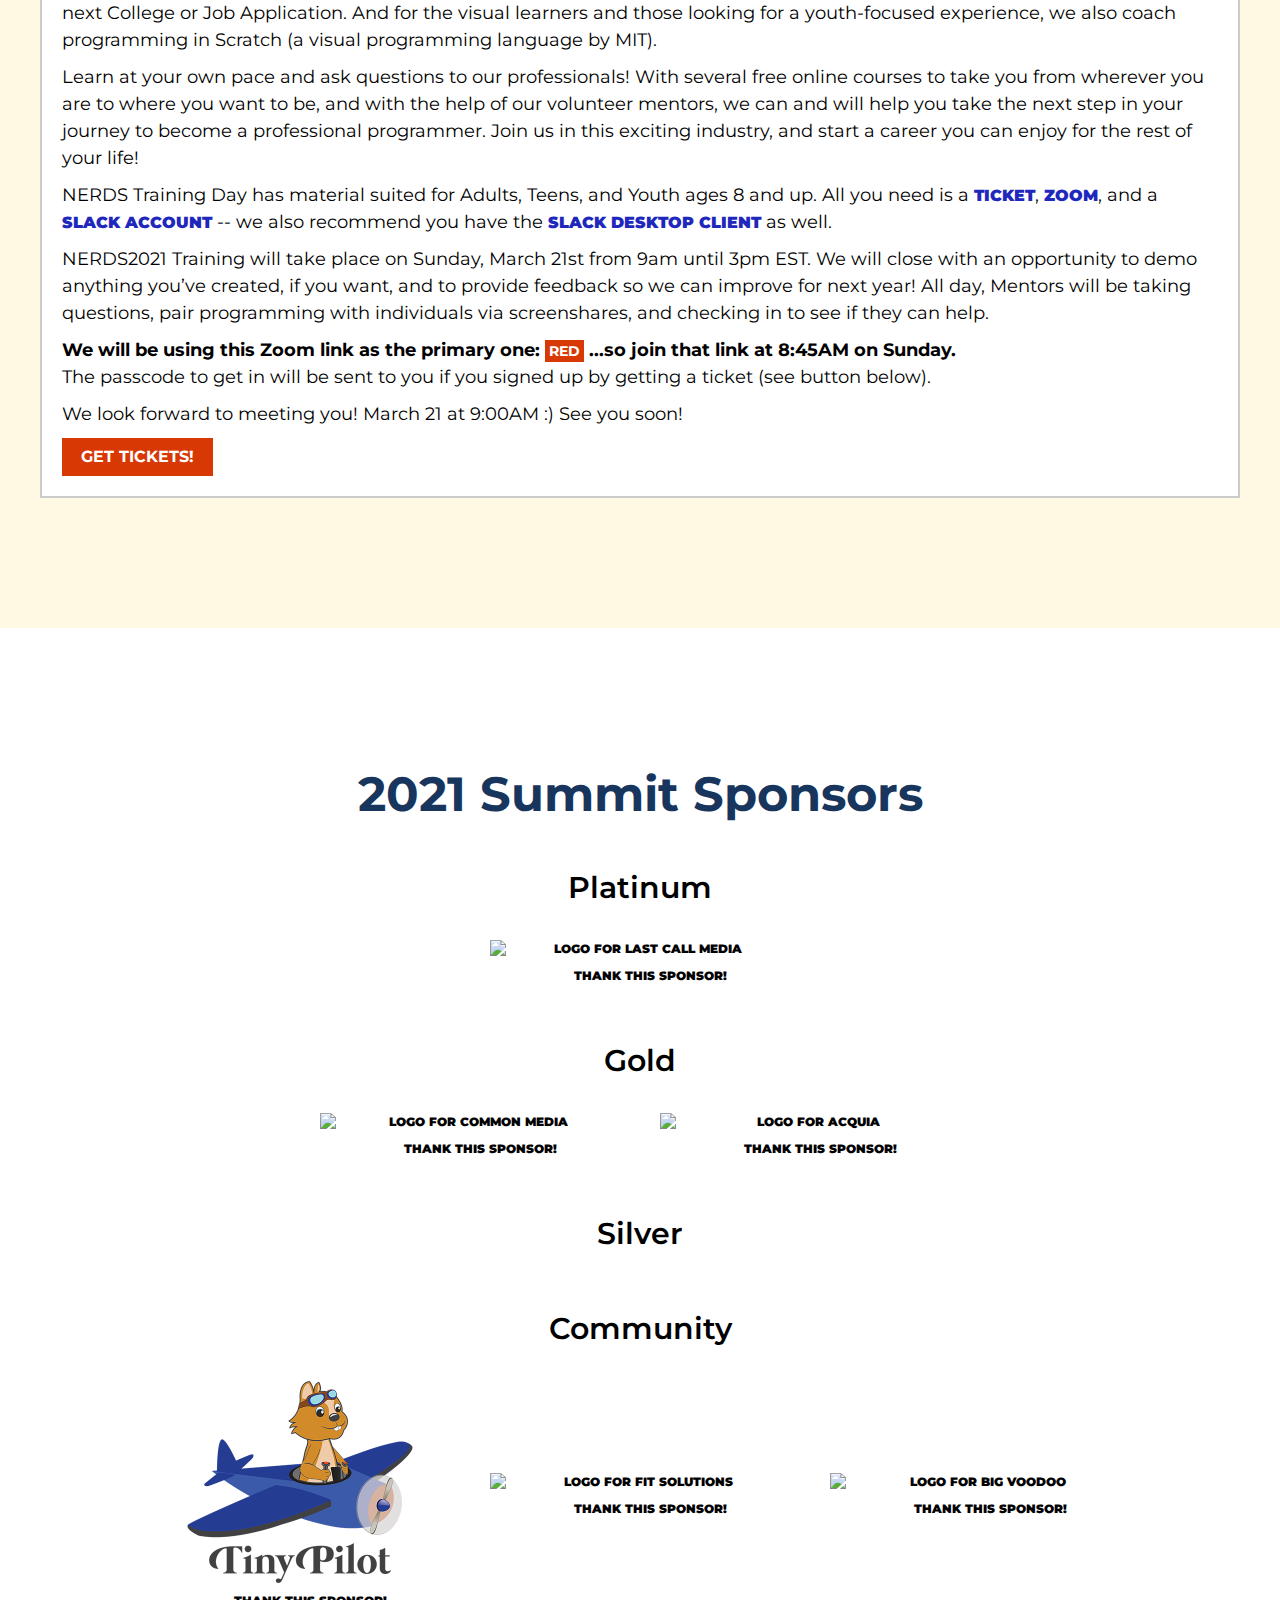
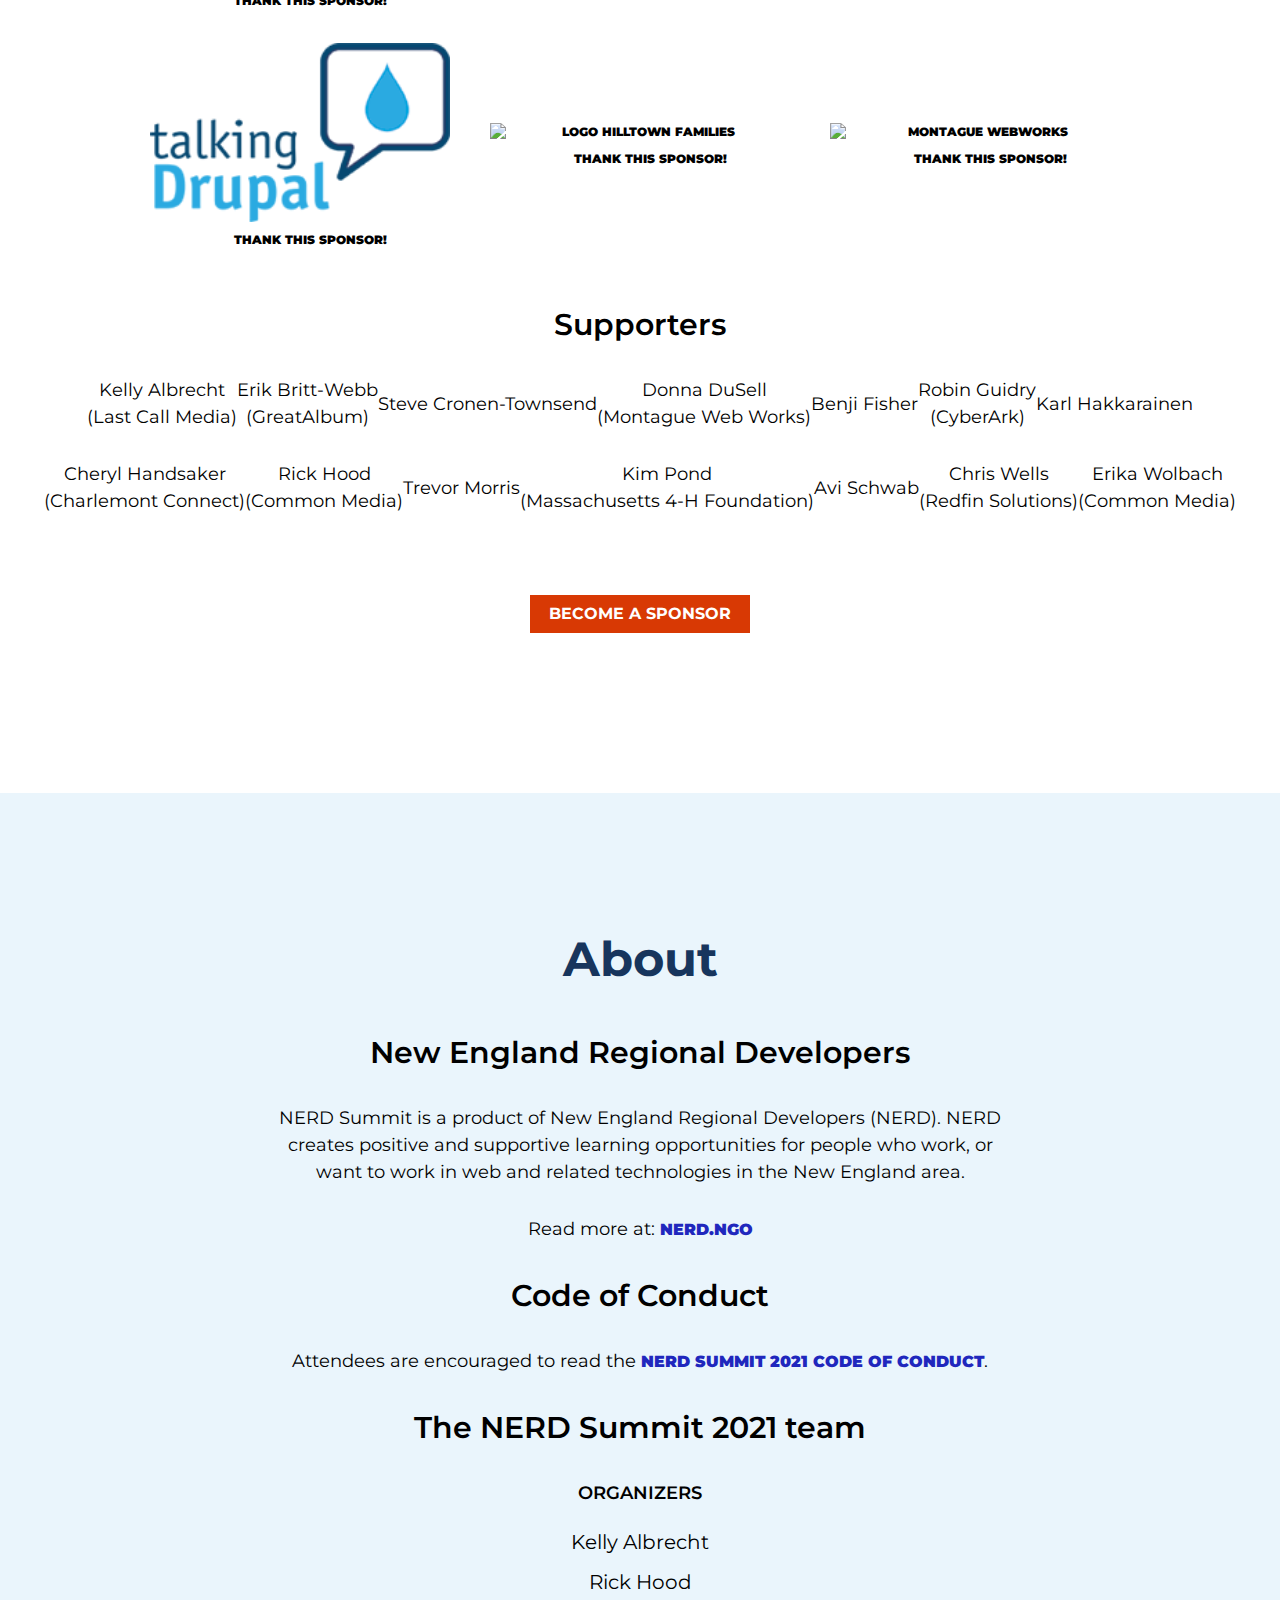
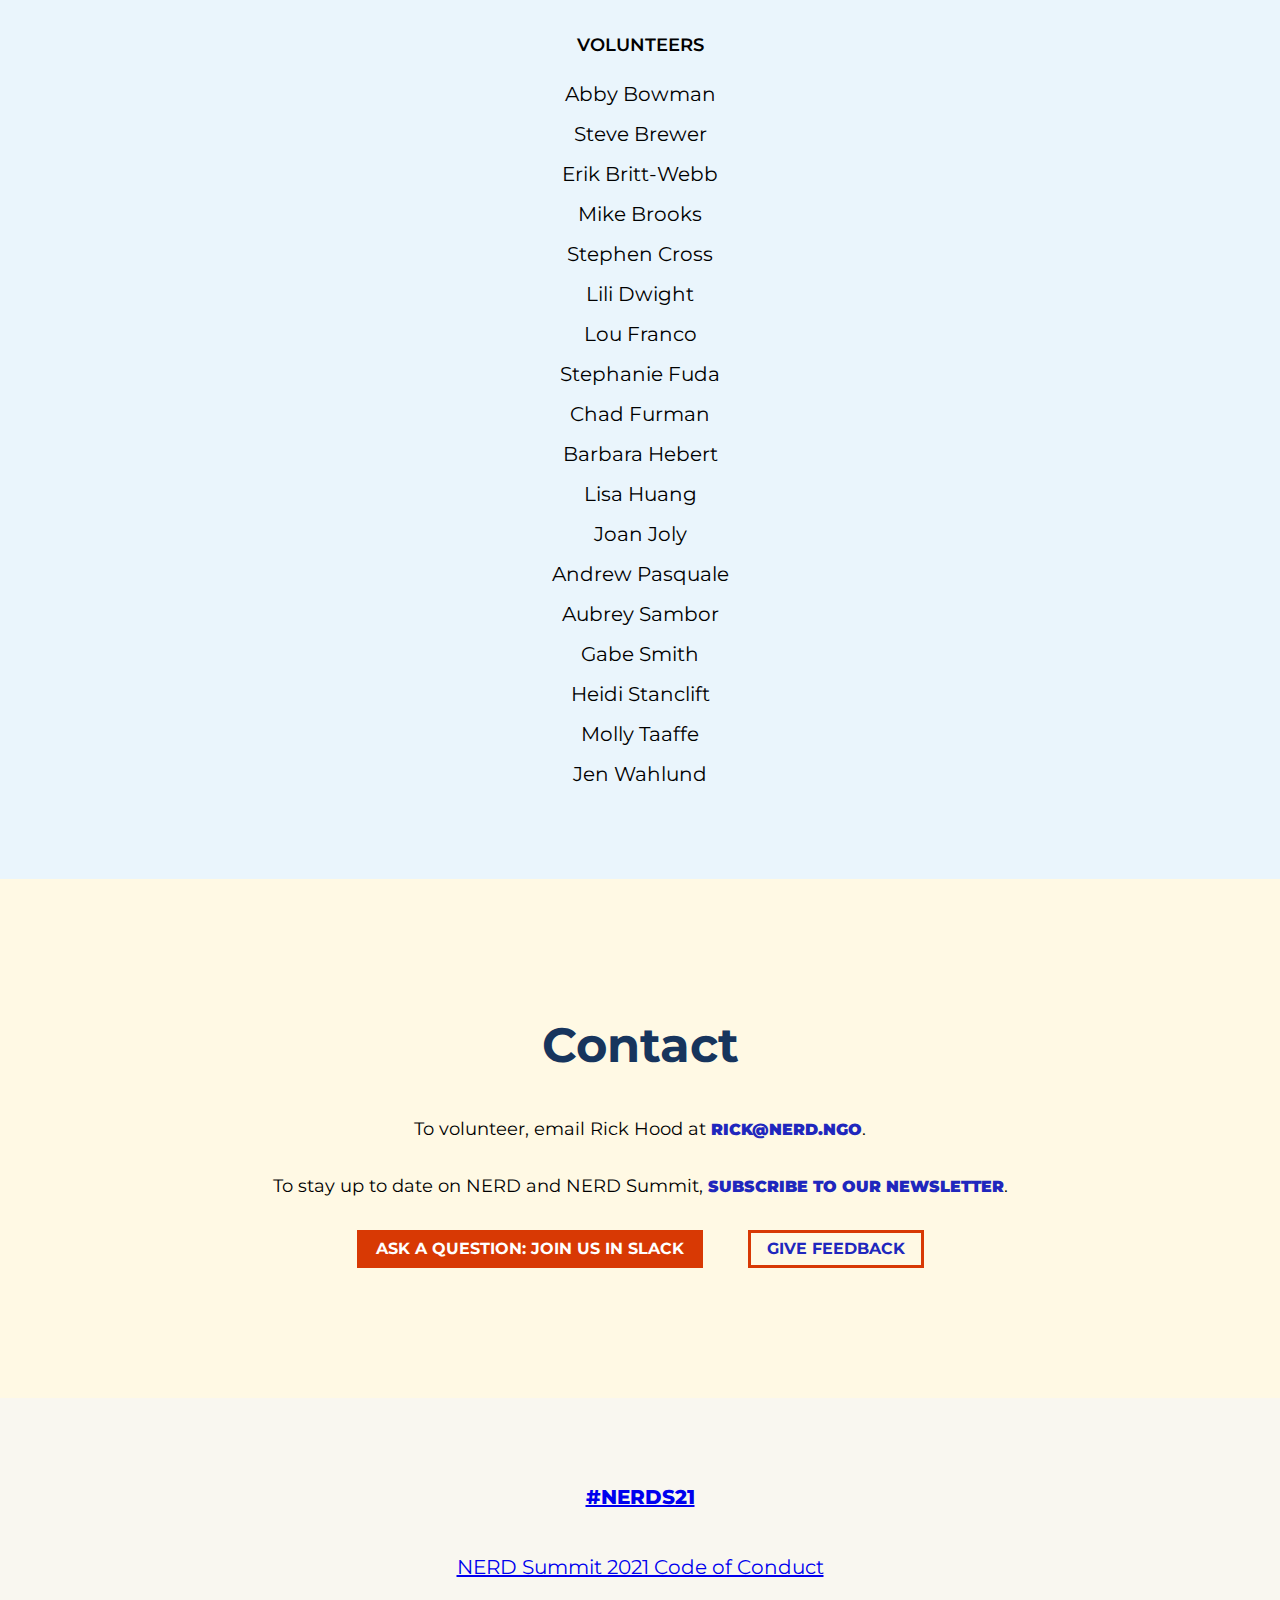
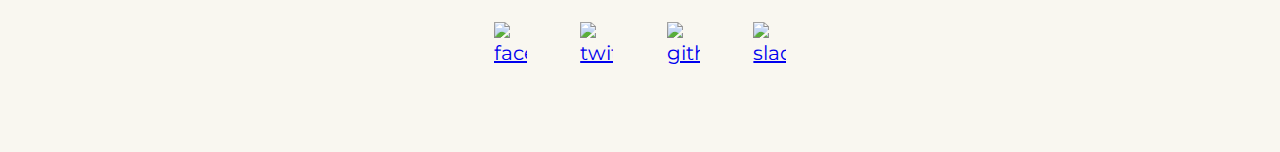
==== commit a4f38ec2: "changed UMass 4H name" ====
--- a/index.html
+++ b/index.html
@@ -369,7 +369,7 @@
             <p>Trevor Morris</p>
           </div>  
           <div class="supporter">
-            <p>Kim Pond <br>(UMass Extension 4-H)</p>
+            <p>Kim Pond <br>(Massachusetts 4-H Foundation)</p>
           </div>  
           <div class="supporter">
             <p>Avi Schwab</p>
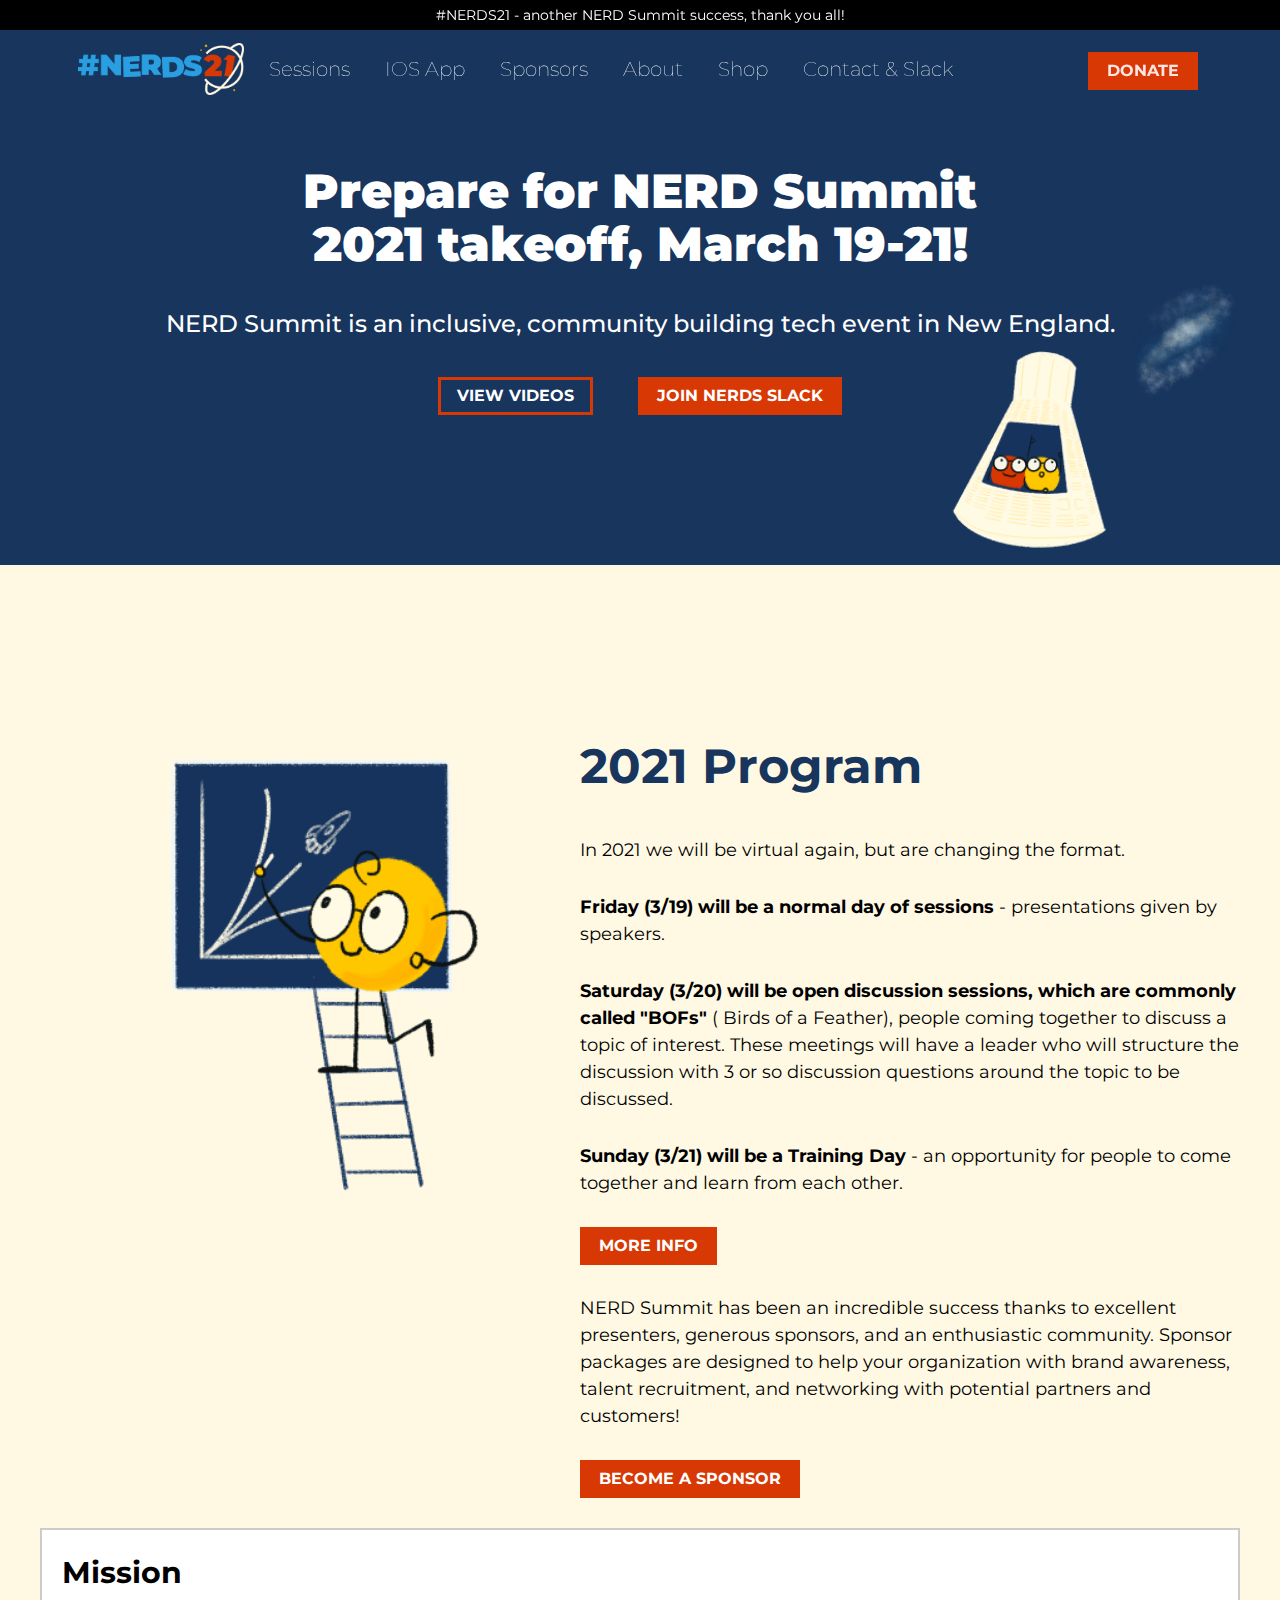
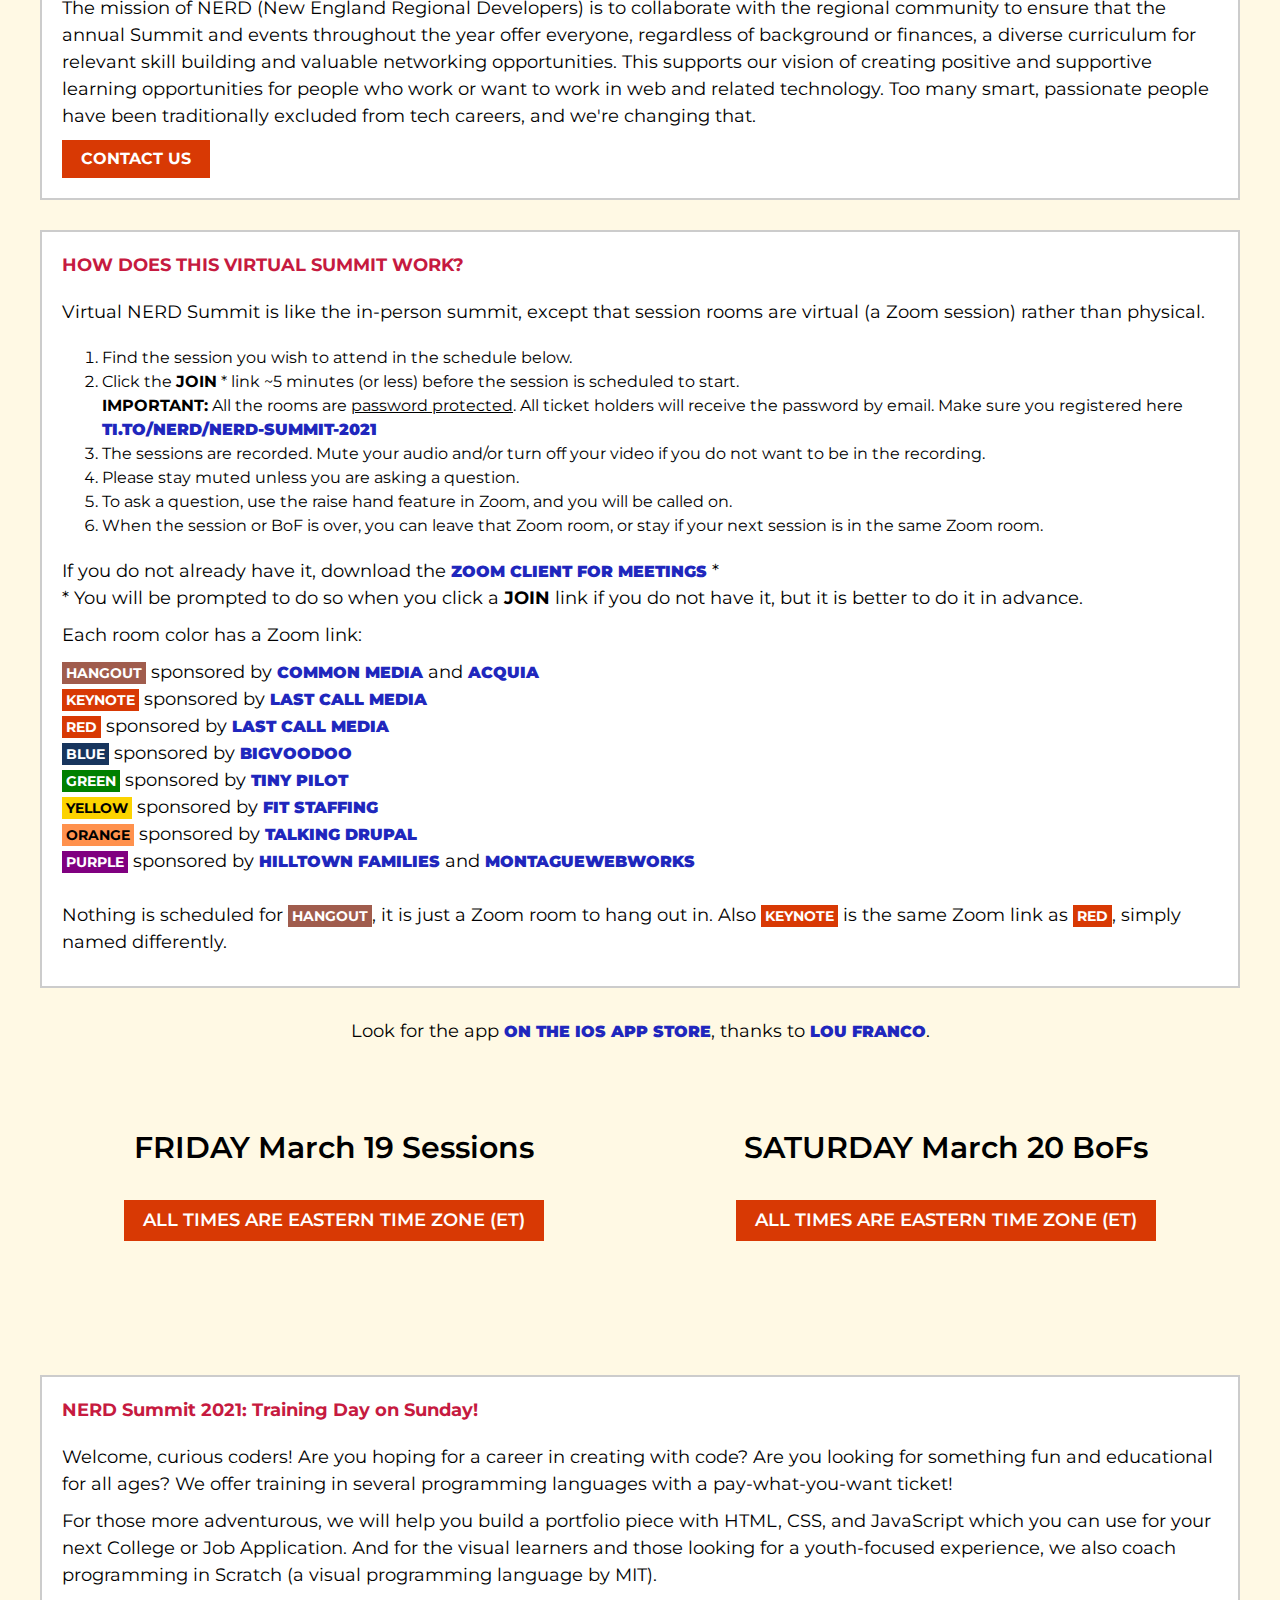
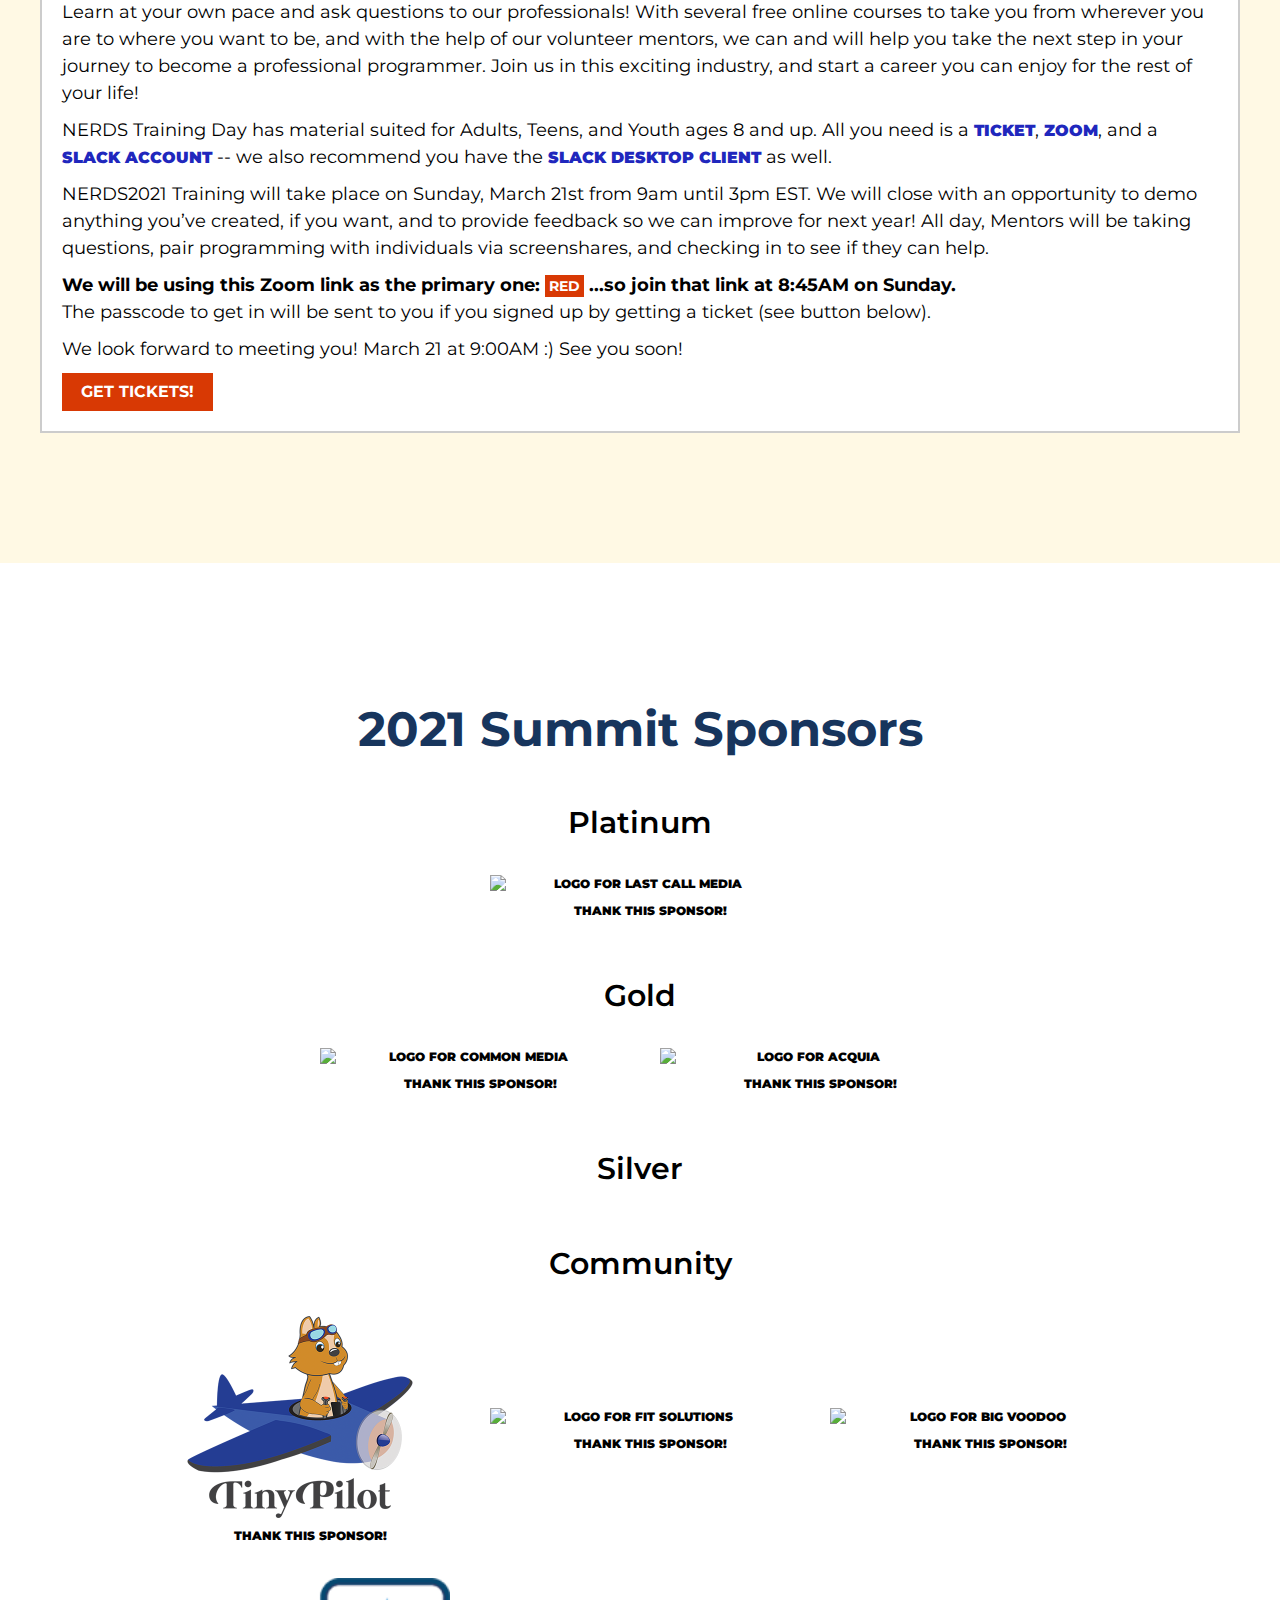
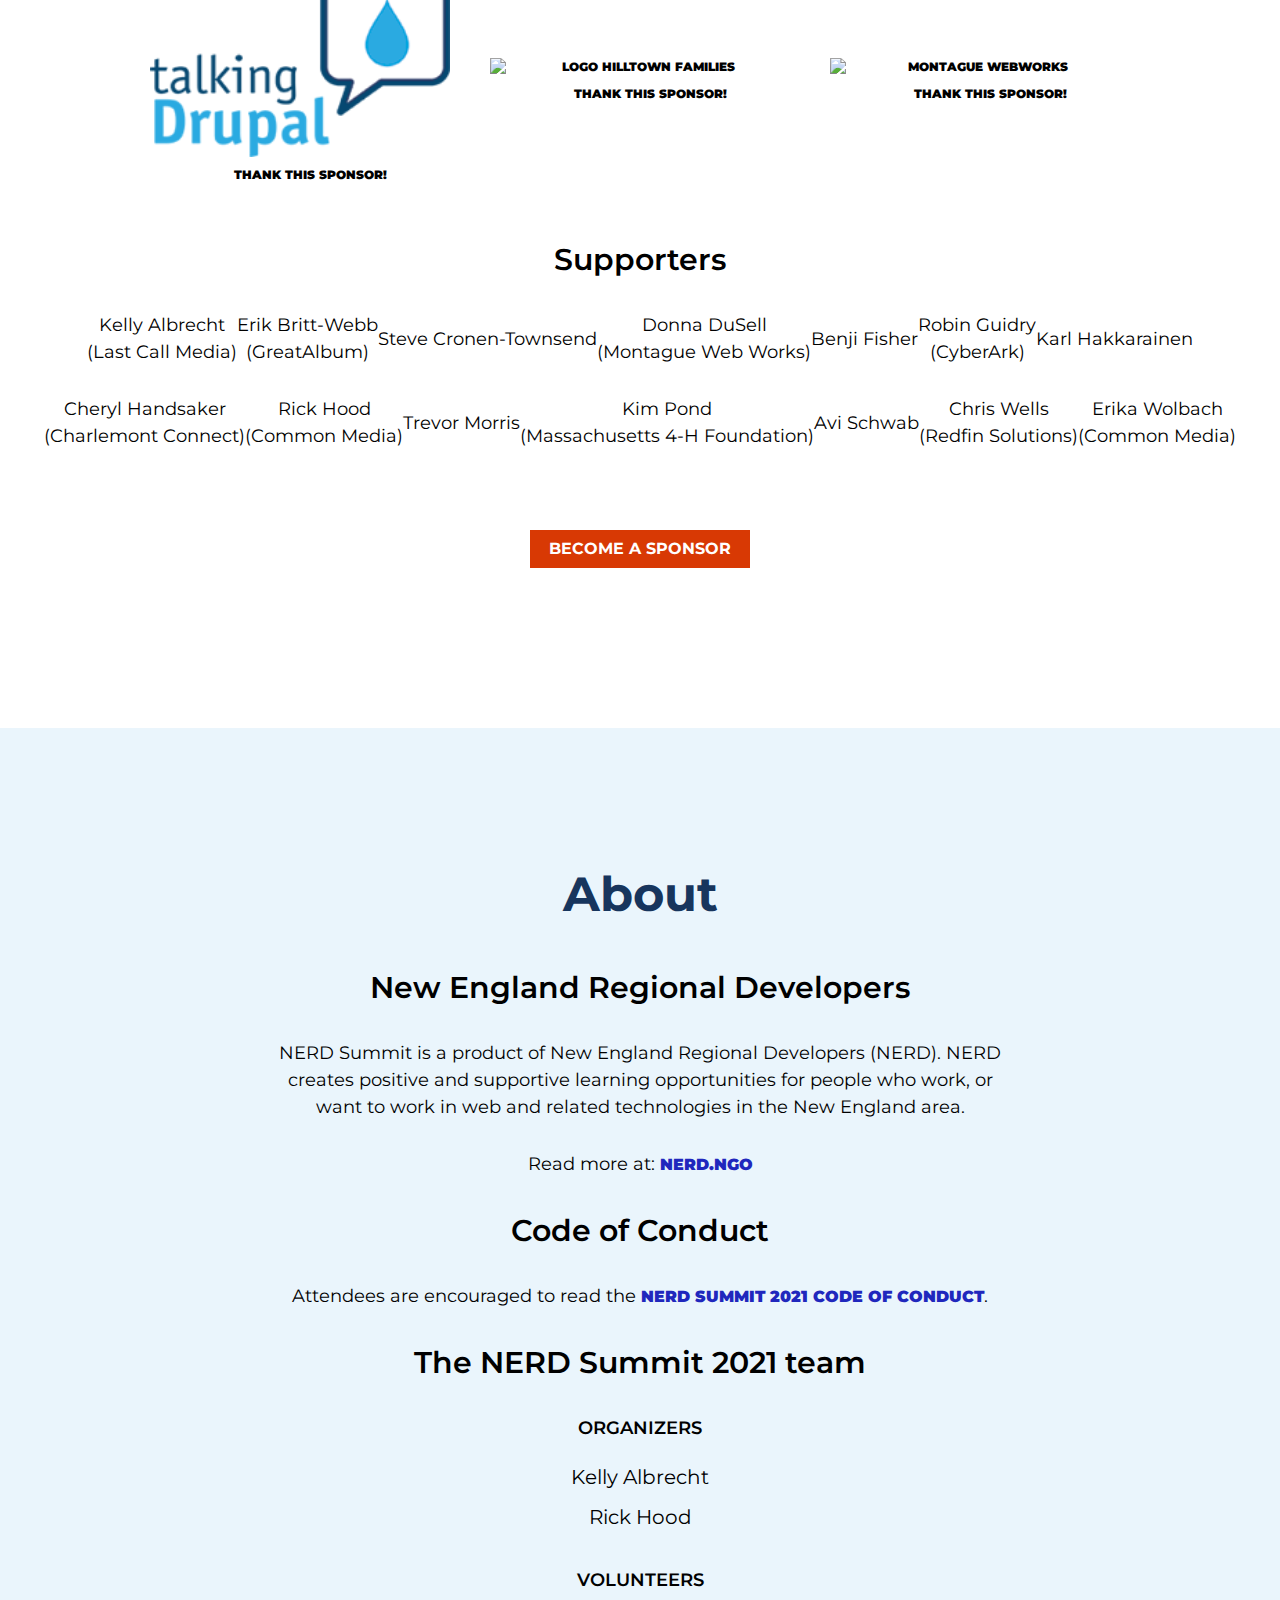
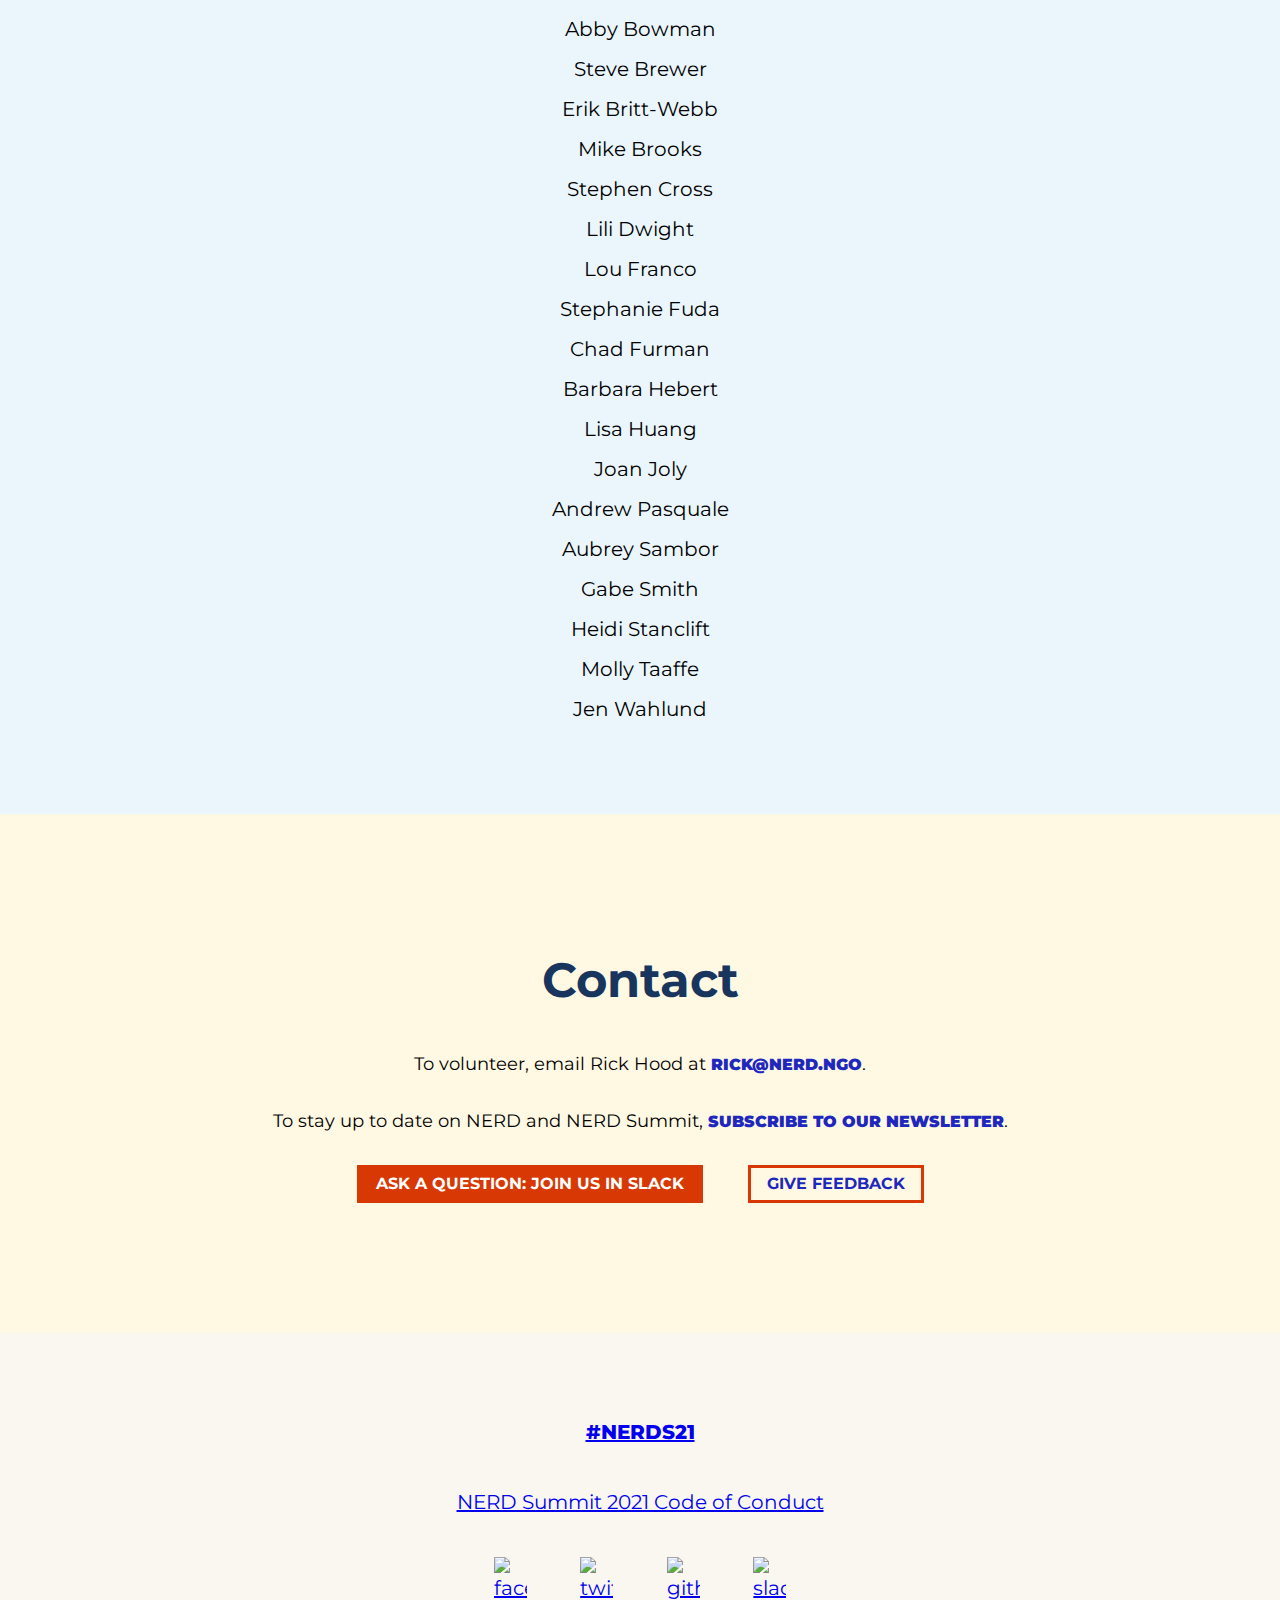
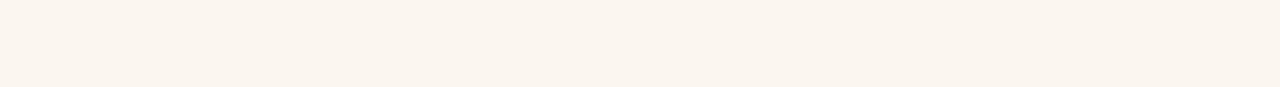
==== commit 1c809b53: "small change to kick deploy" ====
--- a/index.html
+++ b/index.html
@@ -24,7 +24,7 @@
       <div class="header__inner header--fixed" id="header1">
 
         <div id="notice">
-          <p>NERD Summit 2021 - Join us March 19-21!</p>
+          <p>#NERDS21 - another NERD Summit success, thank you all!</p>
         </div>
 
         <nav class="nav" role="navigation">
@@ -55,14 +55,14 @@
         <span class="billboard__callout">NERD Summit is an inclusive, community building tech event in New England.</span>
               
         <ul class="billboard__button-container">
+          <!--<li class="billboard__button-item">
+            <a class="billboard__button billboard__button--primary" href="https://ti.to/nerd/nerd-summit-2021" target="blank">Get tickets!</a>
+         </li>  -->
+          
           <li class="billboard__button-item">
-            <a class="billboard__button billboard__button--primary" href="https://ti.to/nerd/nerd-summit-2021" target="blank">Get tickets!</a>
-          </li>  
-          
-          <!-- <li class="billboard__button-item">
-            <a class="billboard__button billboard__button--outline" href="https://www.youtube.com/nerdsummit" target="blank">View past session videos</a>
+            <a class="billboard__button billboard__button--outline" href="https://www.youtube.com/nerdsummit" target="blank">View videos</a>
           </li>
-          -->
+      
           
           <li class="billboard__button-item">
               <a class="billboard__button billboard__button--primary" href="https://join.slack.com/t/nerdsummit/shared_invite/enQtNDcyODQ2ODg0NTAyLTllYjIzY2U0ZWE4YjJmYWM0MjVkNTYxMmZmMzUxZGFiYTM3YWE4MzA0ZDZmZTkzZGRiMDVkNTc5OGE5MWQ2YjY" target="blank">Join Nerds Slack</a>
@@ -85,14 +85,13 @@
           </div>
           <div>    
           <h2 class="billboard__header--blue">2021 Program</h2>     
-
           <p>In 2021 we will be virtual again, but are changing the format.</p>  
           <p><strong>Friday (3/19) will be a normal day of sessions</strong> - presentations given by speakers.</p>  
           <p><strong>Saturday (3/20) will be open discussion sessions, which are commonly called "BOFs"</strong> ( Birds of a Feather),  people coming together to discuss a topic of interest. 
           These meetings will have a leader who will structure the discussion with 3 or so discussion questions around the topic to be discussed. </p>
-          <a class="billboard__button billboard__button--primary" href="https://ti.to/nerd/nerd-summit-2021" target="blank">Get tickets!</a>
+         <!-- <a class="billboard__button billboard__button--primary" href="https://ti.to/nerd/nerd-summit-2021" target="blank">Get tickets!</a>-->
           
-          <p><br><strong>Sunday (3/21) will be a Training Day</strong> - an opportunity for people to come together and learn from each other.<p>  
+          <p><strong>Sunday (3/21) will be a Training Day</strong> - an opportunity for people to come together and learn from each other.<p>  
           <a class="billboard__button billboard__button--primary" href="/#training"target="blank">More Info</a>
 
           <p> NERD Summit has been an incredible success thanks to excellent presenters, generous sponsors, and an enthusiastic community. 
